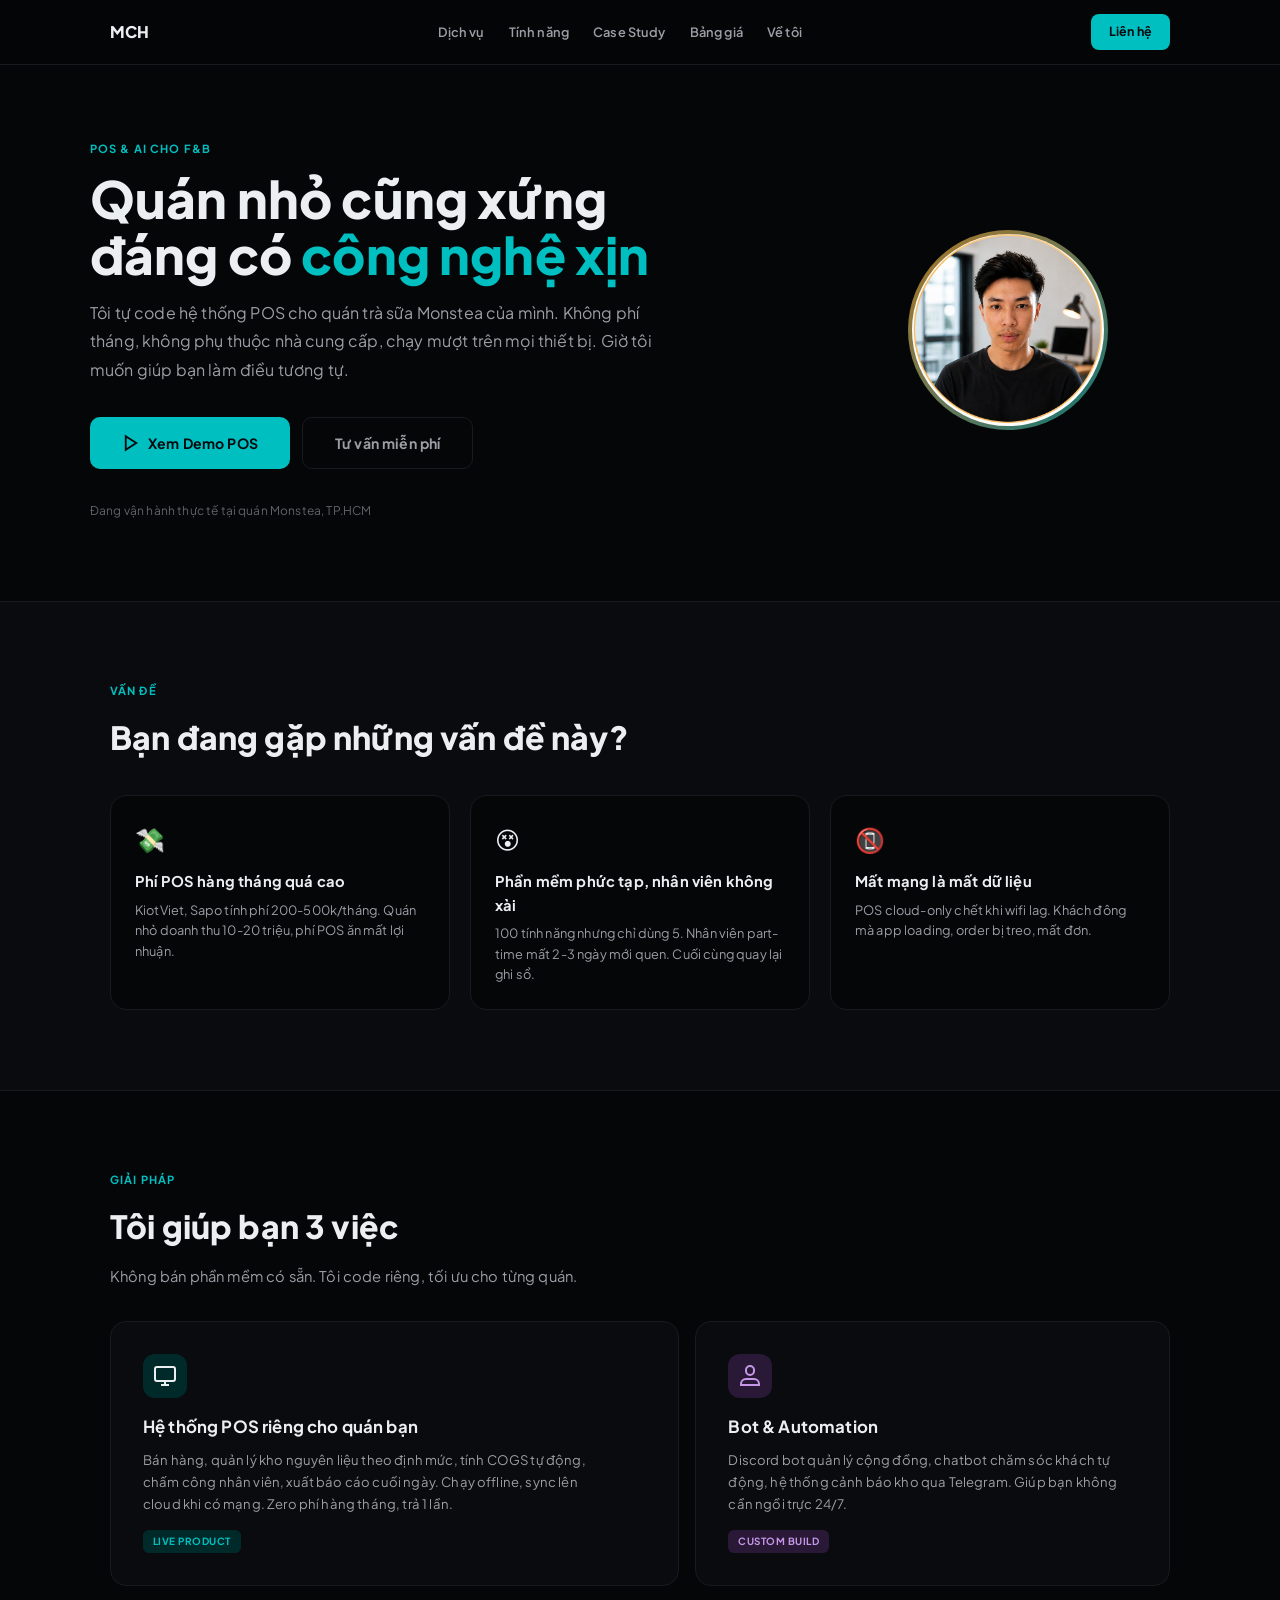
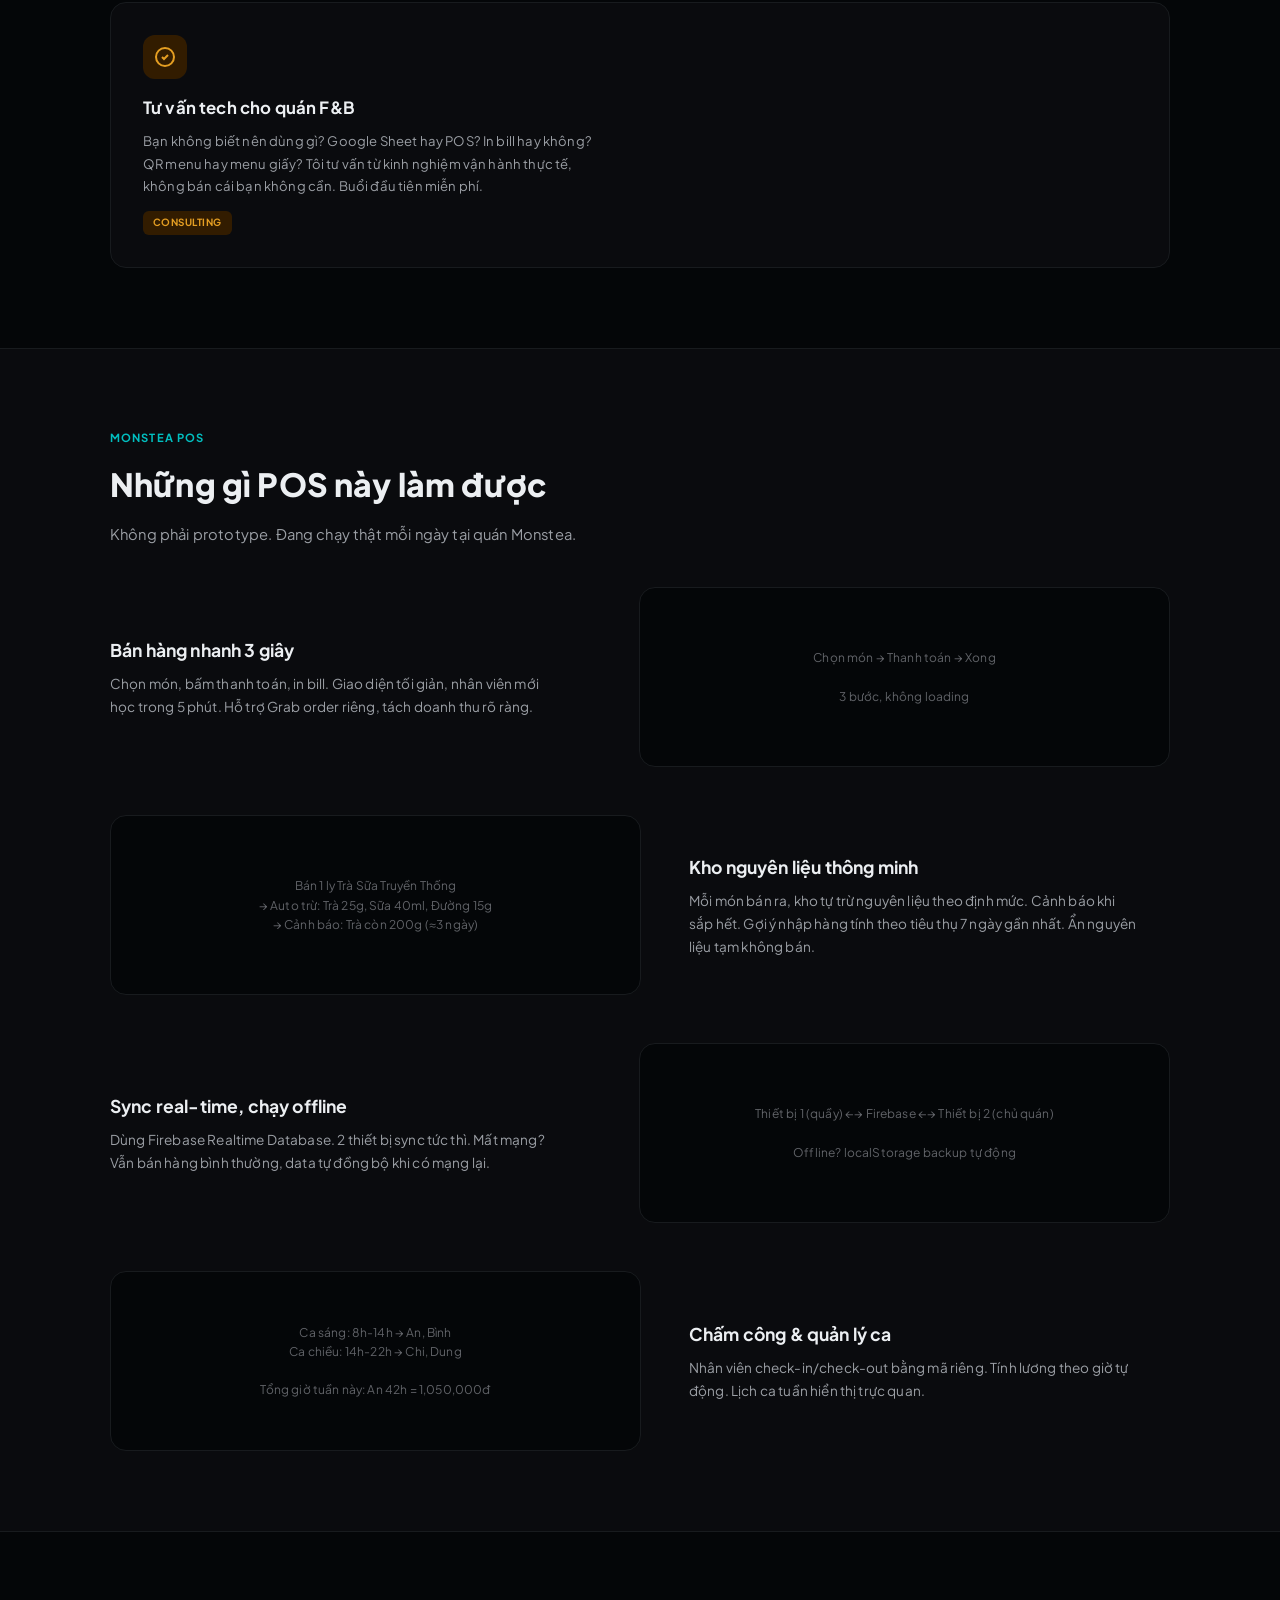
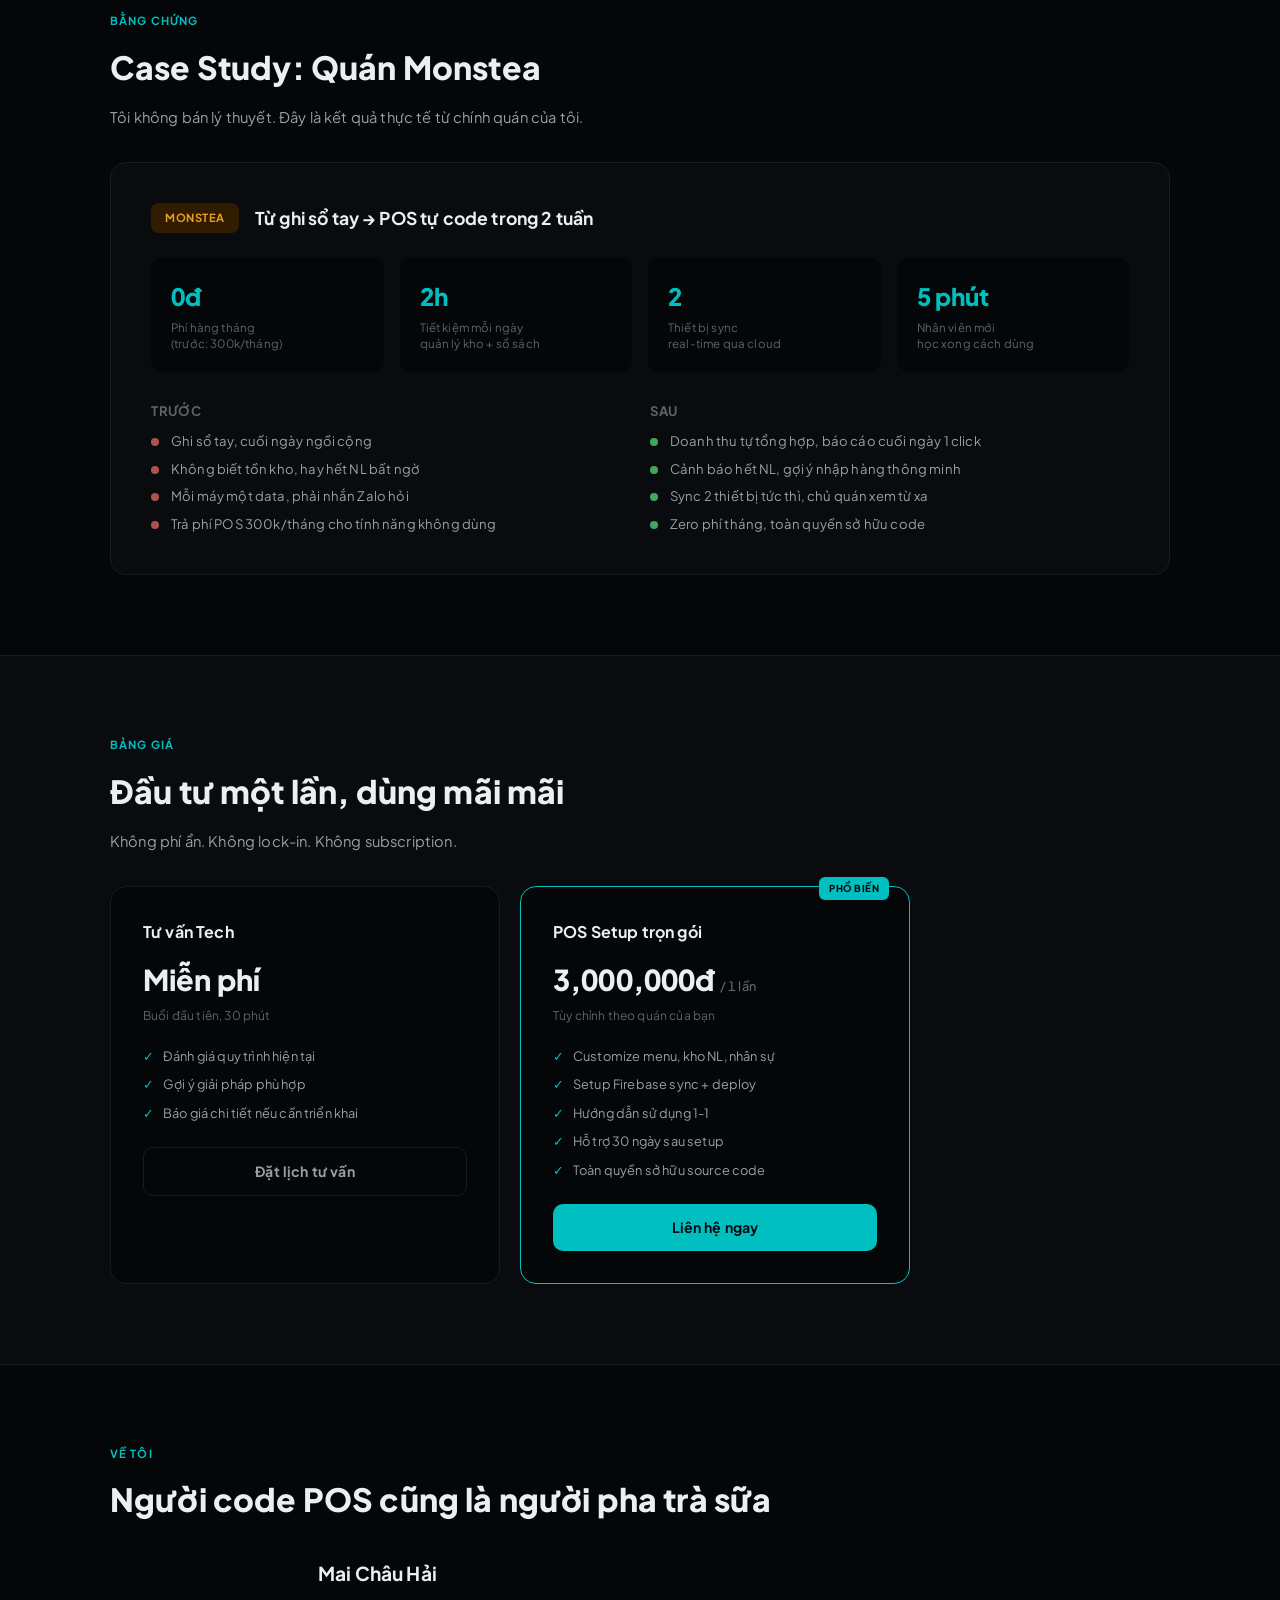
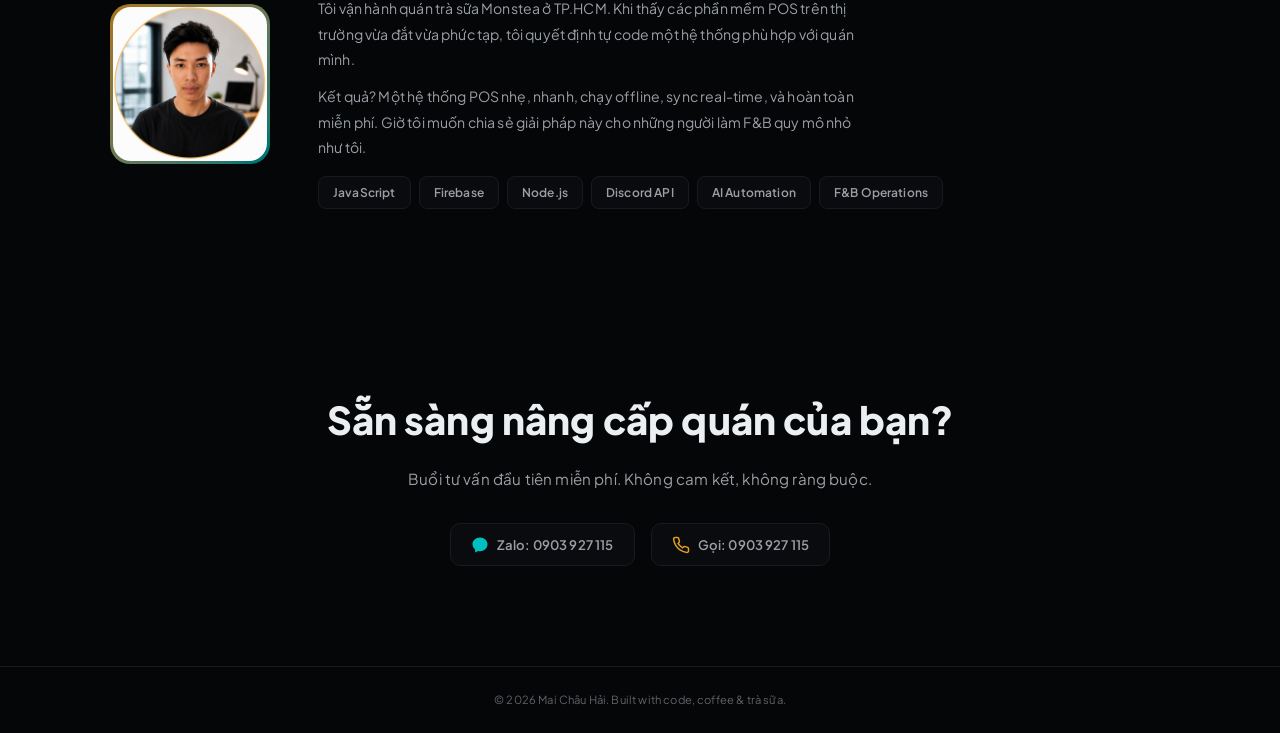
==== index.html @ 0582eb2e "feat: full-scroll landing page with 8 sections" ====
<!DOCTYPE html>
<html lang="vi">
<head>
<meta charset="UTF-8">
<meta name="viewport" content="width=device-width,initial-scale=1">
<title>Mai Châu Hải — POS & AI cho quán nhỏ</title>
<meta name="description" content="Giải pháp POS tự code, AI automation, tư vấn tech cho quán F&B nhỏ. Không phí tháng.">
<link rel="stylesheet" href="style.css">
</head>
<body>

<!-- NAV -->
<nav>
  <div class="container">
    <div class="logo">MCH</div>
    <div class="links">
      <a href="#services">Dịch vụ</a>
      <a href="#features">Tính năng</a>
      <a href="#case">Case Study</a>
      <a href="#pricing">Bảng giá</a>
      <a href="#about">Về tôi</a>
    </div>
    <a href="#contact" class="nav-cta">Liên hệ</a>
  </div>
</nav>

<!-- HERO -->
<section class="hero container">
  <div class="hero-text">
    <span class="label">POS & AI cho F&B</span>
    <h1>Quán nhỏ cũng xứng đáng có <em>công nghệ xịn</em></h1>
    <p>Tôi tự code hệ thống POS cho quán trà sữa Monstea của mình. Không phí tháng, không phụ thuộc nhà cung cấp, chạy mượt trên mọi thiết bị. Giờ tôi muốn giúp bạn làm điều tương tự.</p>
    <div class="hero-btns">
      <a href="https://maichauhai.github.io/monstea-pos/" target="_blank" class="btn btn-primary">
        <svg width="18" height="18" viewBox="0 0 24 24" fill="none" stroke="currentColor" stroke-width="2.5"><polygon points="5 3 19 12 5 21"/></svg>
        Xem Demo POS
      </a>
      <a href="#contact" class="btn btn-secondary">Tư vấn miễn phí</a>
    </div>
    <div class="trust-line">
      <span>Đang vận hành thực tế tại quán Monstea, TP.HCM</span>
    </div>
  </div>
  <div class="hero-img">
    <div class="avatar">
      <img src="assets/portrait.png" alt="Mai Châu Hải">
    </div>
  </div>
</section>

<!-- PROBLEM -->
<section class="problem" id="problem">
  <div class="container">
    <span class="label reveal">Vấn đề</span>
    <h2 class="reveal">Bạn đang gặp những vấn đề này?</h2>
    <div class="problem-grid">
      <div class="prob-card reveal">
        <span class="emoji">💸</span>
        <h3>Phí POS hàng tháng quá cao</h3>
        <p>KiotViet, Sapo tính phí 200-500k/tháng. Quán nhỏ doanh thu 10-20 triệu, phí POS ăn mất lợi nhuận.</p>
      </div>
      <div class="prob-card reveal">
        <span class="emoji">😵</span>
        <h3>Phần mềm phức tạp, nhân viên không xài</h3>
        <p>100 tính năng nhưng chỉ dùng 5. Nhân viên part-time mất 2-3 ngày mới quen. Cuối cùng quay lại ghi sổ.</p>
      </div>
      <div class="prob-card reveal">
        <span class="emoji">📵</span>
        <h3>Mất mạng là mất dữ liệu</h3>
        <p>POS cloud-only chết khi wifi lag. Khách đông mà app loading, order bị treo, mất đơn.</p>
      </div>
    </div>
  </div>
</section>

<!-- SERVICES -->
<section id="services">
  <div class="container">
    <span class="label reveal">Giải pháp</span>
    <h2 class="reveal">Tôi giúp bạn 3 việc</h2>
    <p class="sub reveal">Không bán phần mềm có sẵn. Tôi code riêng, tối ưu cho từng quán.</p>
    <div class="svc-grid">
      <div class="svc-card svc-pos reveal">
        <div class="icon"><svg width="24" height="24" viewBox="0 0 24 24" fill="none" stroke="currentColor" stroke-width="2"><rect x="2" y="3" width="20" height="14" rx="2"/><line x1="8" y1="21" x2="16" y2="21"/><line x1="12" y1="17" x2="12" y2="21"/></svg></div>
        <h3>Hệ thống POS riêng cho quán bạn</h3>
        <p>Bán hàng, quản lý kho nguyên liệu theo định mức, tính COGS tự động, chấm công nhân viên, xuất báo cáo cuối ngày. Chạy offline, sync lên cloud khi có mạng. Zero phí hàng tháng, trả 1 lần.</p>
        <span class="tag">Live product</span>
      </div>
      <div class="svc-card svc-ai reveal">
        <div class="icon"><svg width="24" height="24" viewBox="0 0 24 24" fill="none" stroke="oklch(75% 0.12 310)" stroke-width="2"><path d="M12 2a4 4 0 014 4v1a4 4 0 01-8 0V6a4 4 0 014-4z"/><path d="M16 15H8a5 5 0 00-5 5v1h18v-1a5 5 0 00-5-5z"/></svg></div>
        <h3>Bot & Automation</h3>
        <p>Discord bot quản lý cộng đồng, chatbot chăm sóc khách tự động, hệ thống cảnh báo kho qua Telegram. Giúp bạn không cần ngồi trực 24/7.</p>
        <span class="tag">Custom build</span>
      </div>
      <div class="svc-card svc-consult svc-full reveal">
        <div class="icon"><svg width="24" height="24" viewBox="0 0 24 24" fill="none" stroke="var(--accent2)" stroke-width="2"><path d="M21 12a9 9 0 11-18 0 9 9 0 0118 0z"/><path d="M9 12l2 2 4-4"/></svg></div>
        <h3>Tư vấn tech cho quán F&B</h3>
        <p>Bạn không biết nên dùng gì? Google Sheet hay POS? In bill hay không? QR menu hay menu giấy? Tôi tư vấn từ kinh nghiệm vận hành thực tế, không bán cái bạn không cần. Buổi đầu tiên miễn phí.</p>
        <span class="tag">Consulting</span>
      </div>
    </div>
  </div>
</section>

<!-- FEATURES -->
<section class="features" id="features">
  <div class="container">
    <span class="label reveal">Monstea POS</span>
    <h2 class="reveal">Những gì POS này làm được</h2>
    <p class="sub reveal">Không phải prototype. Đang chạy thật mỗi ngày tại quán Monstea.</p>
    <div class="feat-list">
      <div class="feat-row reveal">
        <div class="feat-text">
          <h3>Bán hàng nhanh 3 giây</h3>
          <p>Chọn món, bấm thanh toán, in bill. Giao diện tối giản, nhân viên mới học trong 5 phút. Hỗ trợ Grab order riêng, tách doanh thu rõ ràng.</p>
        </div>
        <div class="feat-visual"><div class="mock">Chọn món → Thanh toán → Xong<br><br>3 bước, không loading</div></div>
      </div>
      <div class="feat-row reveal">
        <div class="feat-text">
          <h3>Kho nguyên liệu thông minh</h3>
          <p>Mỗi món bán ra, kho tự trừ nguyên liệu theo định mức. Cảnh báo khi sắp hết. Gợi ý nhập hàng tính theo tiêu thụ 7 ngày gần nhất. Ẩn nguyên liệu tạm không bán.</p>
        </div>
        <div class="feat-visual"><div class="mock">Bán 1 ly Trà Sữa Truyền Thống<br>→ Auto trừ: Trà 25g, Sữa 40ml, Đường 15g<br>→ Cảnh báo: Trà còn 200g (≈3 ngày)</div></div>
      </div>
      <div class="feat-row reveal">
        <div class="feat-text">
          <h3>Sync real-time, chạy offline</h3>
          <p>Dùng Firebase Realtime Database. 2 thiết bị sync tức thì. Mất mạng? Vẫn bán hàng bình thường, data tự đồng bộ khi có mạng lại.</p>
        </div>
        <div class="feat-visual"><div class="mock">Thiết bị 1 (quầy) ←→ Firebase ←→ Thiết bị 2 (chủ quán)<br><br>Offline? localStorage backup tự động</div></div>
      </div>
      <div class="feat-row reveal">
        <div class="feat-text">
          <h3>Chấm công & quản lý ca</h3>
          <p>Nhân viên check-in/check-out bằng mã riêng. Tính lương theo giờ tự động. Lịch ca tuần hiển thị trực quan.</p>
        </div>
        <div class="feat-visual"><div class="mock">Ca sáng: 8h-14h → An, Bình<br>Ca chiều: 14h-22h → Chi, Dung<br><br>Tổng giờ tuần này: An 42h = 1,050,000đ</div></div>
      </div>
    </div>
  </div>
</section>

<!-- CASE STUDY -->
<section id="case">
  <div class="container">
    <span class="label reveal">Bằng chứng</span>
    <h2 class="reveal">Case Study: Quán Monstea</h2>
    <p class="sub reveal">Tôi không bán lý thuyết. Đây là kết quả thực tế từ chính quán của tôi.</p>
    <div class="case-card reveal">
      <div class="case-header">
        <span class="badge">Monstea</span>
        <h3>Từ ghi sổ tay → POS tự code trong 2 tuần</h3>
      </div>
      <div class="case-metrics">
        <div class="case-metric"><div class="val">0đ</div><div class="lbl">Phí hàng tháng<br>(trước: 300k/tháng)</div></div>
        <div class="case-metric"><div class="val">2h</div><div class="lbl">Tiết kiệm mỗi ngày<br>quản lý kho + sổ sách</div></div>
        <div class="case-metric"><div class="val">2</div><div class="lbl">Thiết bị sync<br>real-time qua cloud</div></div>
        <div class="case-metric"><div class="val">5 phút</div><div class="lbl">Nhân viên mới<br>học xong cách dùng</div></div>
      </div>
      <div class="case-story">
        <div class="case-col case-before">
          <h4>Trước</h4>
          <ul>
            <li>Ghi sổ tay, cuối ngày ngồi cộng</li>
            <li>Không biết tồn kho, hay hết NL bất ngờ</li>
            <li>Mỗi máy một data, phải nhắn Zalo hỏi</li>
            <li>Trả phí POS 300k/tháng cho tính năng không dùng</li>
          </ul>
        </div>
        <div class="case-col case-after">
          <h4>Sau</h4>
          <ul>
            <li>Doanh thu tự tổng hợp, báo cáo cuối ngày 1 click</li>
            <li>Cảnh báo hết NL, gợi ý nhập hàng thông minh</li>
            <li>Sync 2 thiết bị tức thì, chủ quán xem từ xa</li>
            <li>Zero phí tháng, toàn quyền sở hữu code</li>
          </ul>
        </div>
      </div>
    </div>
  </div>
</section>

<!-- PRICING -->
<section class="pricing" id="pricing">
  <div class="container">
    <span class="label reveal">Bảng giá</span>
    <h2 class="reveal">Đầu tư một lần, dùng mãi mãi</h2>
    <p class="sub reveal">Không phí ẩn. Không lock-in. Không subscription.</p>
    <div class="price-grid reveal">
      <div class="price-card">
        <h3>Tư vấn Tech</h3>
        <div class="price">Miễn phí</div>
        <div class="note">Buổi đầu tiên, 30 phút</div>
        <ul>
          <li>Đánh giá quy trình hiện tại</li>
          <li>Gợi ý giải pháp phù hợp</li>
          <li>Báo giá chi tiết nếu cần triển khai</li>
        </ul>
        <a href="#contact" class="btn btn-secondary">Đặt lịch tư vấn</a>
      </div>
      <div class="price-card featured">
        <h3>POS Setup trọn gói</h3>
        <div class="price">3,000,000đ <span>/ 1 lần</span></div>
        <div class="note">Tùy chỉnh theo quán của bạn</div>
        <ul>
          <li>Customize menu, kho NL, nhân sự</li>
          <li>Setup Firebase sync + deploy</li>
          <li>Hướng dẫn sử dụng 1-1</li>
          <li>Hỗ trợ 30 ngày sau setup</li>
          <li>Toàn quyền sở hữu source code</li>
        </ul>
        <a href="#contact" class="btn btn-primary">Liên hệ ngay</a>
      </div>
    </div>
  </div>
</section>

<!-- ABOUT -->
<section id="about">
  <div class="container">
    <span class="label reveal">Về tôi</span>
    <h2 class="reveal">Người code POS cũng là người pha trà sữa</h2>
    <div class="about-row reveal">
      <div class="about-img">
        <div class="avatar">
          <img src="assets/portrait.png" alt="Mai Châu Hải">
        </div>
      </div>
      <div class="about-text">
        <h3>Mai Châu Hải</h3>
        <p>Tôi vận hành quán trà sữa Monstea ở TP.HCM. Khi thấy các phần mềm POS trên thị trường vừa đắt vừa phức tạp, tôi quyết định tự code một hệ thống phù hợp với quán mình.</p>
        <p>Kết quả? Một hệ thống POS nhẹ, nhanh, chạy offline, sync real-time, và hoàn toàn miễn phí. Giờ tôi muốn chia sẻ giải pháp này cho những người làm F&B quy mô nhỏ như tôi.</p>
        <div class="about-tags">
          <span>JavaScript</span><span>Firebase</span><span>Node.js</span>
          <span>Discord API</span><span>AI Automation</span><span>F&B Operations</span>
        </div>
      </div>
    </div>
  </div>
</section>

<!-- FINAL CTA -->
<section class="final-cta" id="contact">
  <div class="container">
    <h2 class="reveal">Sẵn sàng nâng cấp quán của bạn?</h2>
    <p class="reveal">Buổi tư vấn đầu tiên miễn phí. Không cam kết, không ràng buộc.</p>
    <div class="contact-row reveal">
      <a href="https://zalo.me/0903927115" target="_blank" class="contact-pill">
        <svg width="18" height="18" viewBox="0 0 24 24" fill="var(--accent)"><path d="M12 2C6.48 2 2 6.04 2 11c0 2.77 1.36 5.24 3.5 6.87V22l3.93-2.16c.83.23 1.7.36 2.57.36 5.52 0 10-4.04 10-9S17.52 2 12 2z"/></svg>
        Zalo: 0903 927 115
      </a>
      <a href="tel:0903927115" class="contact-pill">
        <svg width="18" height="18" viewBox="0 0 24 24" fill="none" stroke="var(--accent2)" stroke-width="2"><path d="M22 16.92v3a2 2 0 01-2.18 2 19.79 19.79 0 01-8.63-3.07 19.5 19.5 0 01-6-6A19.79 19.79 0 012.12 4.18 2 2 0 014.11 2h3a2 2 0 012 1.72c.127.96.361 1.903.7 2.81a2 2 0 01-.45 2.11L8.09 9.91a16 16 0 006 6l1.27-1.27a2 2 0 012.11-.45c.907.339 1.85.573 2.81.7A2 2 0 0122 16.92z"/></svg>
        Gọi: 0903 927 115
      </a>
    </div>
  </div>
</section>

<footer>
  <div class="container">&copy; 2026 Mai Châu Hải. Built with code, coffee & trà sữa.</div>
</footer>

<script>
const obs=new IntersectionObserver((entries)=>{
  entries.forEach(e=>{if(e.isIntersecting){e.target.classList.add('visible');obs.unobserve(e.target)}})
},{threshold:0.1,rootMargin:'0px 0px -40px 0px'});
document.querySelectorAll('.reveal').forEach(el=>obs.observe(el));
</script>
</body>
</html>
---- style.css ----
@import url('https://fonts.googleapis.com/css2?family=Plus+Jakarta+Sans:wght@400;500;600;700;800&display=swap');
*,*::before,*::after{box-sizing:border-box;margin:0;padding:0}
:root{
  --bg:oklch(12% 0.008 260);--bg2:oklch(15% 0.006 260);--bg3:oklch(18% 0.008 260);
  --text1:oklch(95% 0.005 260);--text2:oklch(70% 0.01 260);--text3:oklch(50% 0.008 260);
  --accent:oklch(72% 0.14 195);--accent2:oklch(75% 0.15 75);
  --border:oklch(22% 0.008 260);--radius:16px;
  --font:'Plus Jakarta Sans',system-ui,sans-serif;
}
html{scroll-behavior:smooth}
body{font-family:var(--font);background:var(--bg);color:var(--text1);line-height:1.6;letter-spacing:0.01em;-webkit-font-smoothing:antialiased}
a{color:var(--accent);text-decoration:none}
.container{max-width:1100px;margin:0 auto;padding:0 20px}
section{padding:80px 0}
h2{font-size:clamp(1.4rem,3vw,2rem);font-weight:800;text-wrap:balance;margin-bottom:12px}
.label{font-size:0.7rem;font-weight:700;letter-spacing:0.1em;text-transform:uppercase;color:var(--accent);margin-bottom:12px;display:block}
.sub{font-size:0.92rem;color:var(--text2);max-width:55ch;line-height:1.7}

/* NAV */
nav{position:fixed;top:0;left:0;right:0;z-index:100;background:oklch(12% 0.008 260 / 0.85);backdrop-filter:blur(12px);border-bottom:1px solid var(--border);padding:14px 0}
nav .container{display:flex;justify-content:space-between;align-items:center}
nav .logo{font-weight:800;font-size:1rem;color:var(--text1)}
nav .links{display:flex;gap:24px;font-size:0.8rem;font-weight:600}
nav .links a{color:var(--text2);transition:color 0.2s}
nav .links a:hover{color:var(--text1)}
.nav-cta{background:var(--accent);color:oklch(15% 0.01 260);padding:8px 18px;border-radius:8px;font-weight:700;font-size:0.78rem;transition:opacity 0.2s}
.nav-cta:hover{opacity:0.85}

/* HERO */
.hero{padding:140px 0 80px;display:flex;align-items:center;gap:60px}
.hero-text{flex:1.3}
.hero-text h1{font-size:clamp(2rem,5vw,3.2rem);font-weight:800;line-height:1.1;margin-bottom:16px;text-wrap:balance}
.hero-text h1 em{font-style:normal;color:var(--accent)}
.hero-text p{font-size:1rem;color:var(--text2);max-width:50ch;margin-bottom:32px;line-height:1.8}
.hero-img{flex:0.7;display:flex;justify-content:center}
.hero-img .avatar{width:200px;height:200px;border-radius:50%;padding:4px;background:linear-gradient(135deg,oklch(60% 0.12 75),oklch(50% 0.1 195))}
.hero-img .avatar img{width:100%;height:100%;border-radius:50%;object-fit:cover}
.btn{display:inline-flex;align-items:center;gap:8px;padding:14px 32px;border-radius:10px;font-weight:700;font-size:0.88rem;border:none;cursor:pointer;transition:transform 0.15s,opacity 0.15s}
.btn:active{transform:scale(0.97)}
.btn-primary{background:var(--accent);color:oklch(15% 0.01 260)}
.btn-secondary{background:transparent;color:var(--text2);border:1px solid var(--border)}
.btn-primary:hover{opacity:0.9;transform:translateY(-1px)}
.btn-secondary:hover{border-color:var(--text3);color:var(--text1)}
.hero-btns{display:flex;gap:12px;flex-wrap:wrap}
.trust-line{margin-top:32px;font-size:0.75rem;color:var(--text3);display:flex;align-items:center;gap:8px}

/* PROBLEM */
.problem{background:var(--bg2);border-top:1px solid var(--border);border-bottom:1px solid var(--border)}
.problem-grid{display:grid;grid-template-columns:repeat(3,1fr);gap:20px;margin-top:32px}
.prob-card{padding:24px;border-radius:var(--radius);background:var(--bg);border:1px solid var(--border)}
.prob-card .emoji{font-size:1.5rem;margin-bottom:12px;display:block}
.prob-card h3{font-size:0.92rem;font-weight:700;margin-bottom:6px}
.prob-card p{font-size:0.8rem;color:var(--text2);line-height:1.6}

/* SERVICES */
.svc-grid{display:grid;grid-template-columns:1.2fr 1fr;gap:16px;margin-top:32px}
.svc-card{padding:32px;border-radius:var(--radius);background:var(--bg2);border:1px solid var(--border);transition:transform 0.25s cubic-bezier(0.16,1,0.3,1),background 0.25s}
.svc-card:hover{transform:translateY(-2px);background:var(--bg3)}
.svc-card .icon{width:44px;height:44px;border-radius:12px;display:flex;align-items:center;justify-content:center;margin-bottom:16px;font-size:1.3rem}
.svc-card h3{font-size:1.05rem;font-weight:700;margin-bottom:8px}
.svc-card p{font-size:0.82rem;color:var(--text2);line-height:1.7;max-width:45ch}
.svc-card .tag{display:inline-block;font-size:0.62rem;font-weight:700;padding:4px 10px;border-radius:6px;margin-top:14px;letter-spacing:0.05em;text-transform:uppercase}
.svc-pos .icon{background:oklch(25% 0.06 195)}.svc-pos .tag{background:oklch(25% 0.06 195);color:var(--accent)}
.svc-ai .icon{background:oklch(25% 0.06 310)}.svc-ai .tag{background:oklch(25% 0.06 310);color:oklch(75% 0.12 310)}
.svc-consult .icon{background:oklch(25% 0.06 75)}.svc-consult .tag{background:oklch(25% 0.06 75);color:var(--accent2)}
.svc-full{grid-column:1/-1}

/* FEATURES */
.features{background:var(--bg2);border-top:1px solid var(--border);border-bottom:1px solid var(--border)}
.feat-list{display:flex;flex-direction:column;gap:48px;margin-top:40px}
.feat-row{display:flex;align-items:center;gap:48px}
.feat-row:nth-child(even){flex-direction:row-reverse}
.feat-text{flex:1}
.feat-text h3{font-size:1.1rem;font-weight:700;margin-bottom:8px}
.feat-text p{font-size:0.85rem;color:var(--text2);line-height:1.7;max-width:45ch}
.feat-visual{flex:1;background:var(--bg);border:1px solid var(--border);border-radius:var(--radius);padding:24px;min-height:180px;display:flex;align-items:center;justify-content:center}
.feat-visual .mock{font-size:0.75rem;color:var(--text3);text-align:center}

/* CASE STUDY */
.case-card{background:var(--bg2);border:1px solid var(--border);border-radius:var(--radius);padding:40px;margin-top:32px}
.case-header{display:flex;align-items:center;gap:16px;margin-bottom:24px}
.case-header .badge{padding:6px 14px;border-radius:8px;background:oklch(25% 0.06 75);font-size:0.7rem;font-weight:700;color:var(--accent2);text-transform:uppercase;letter-spacing:0.05em}
.case-header h3{font-size:1.1rem;font-weight:700}
.case-metrics{display:grid;grid-template-columns:repeat(4,1fr);gap:16px;margin-bottom:28px}
.case-metric{padding:20px;border-radius:12px;background:var(--bg)}
.case-metric .val{font-size:1.5rem;font-weight:800;color:var(--accent);font-variant-numeric:tabular-nums}
.case-metric .lbl{font-size:0.72rem;color:var(--text3);margin-top:4px;line-height:1.4}
.case-story{display:grid;grid-template-columns:1fr 1fr;gap:20px}
.case-col h4{font-size:0.82rem;font-weight:700;margin-bottom:10px;color:var(--text3);text-transform:uppercase;letter-spacing:0.05em}
.case-col ul{list-style:none;display:flex;flex-direction:column;gap:8px}
.case-col li{font-size:0.82rem;color:var(--text2);padding-left:20px;position:relative;line-height:1.5}
.case-col li::before{content:'';position:absolute;left:0;top:7px;width:8px;height:8px;border-radius:50%}
.case-before li::before{background:oklch(55% 0.12 25)}
.case-after li::before{background:oklch(65% 0.14 150)}

/* PRICING */
.pricing{background:var(--bg2);border-top:1px solid var(--border);border-bottom:1px solid var(--border)}
.price-grid{display:grid;grid-template-columns:1fr 1fr;gap:20px;margin-top:32px;max-width:800px}
.price-card{padding:32px;border-radius:var(--radius);background:var(--bg);border:1px solid var(--border)}
.price-card.featured{border-color:var(--accent);position:relative}
.price-card.featured::after{content:'PHỔ BIẾN';position:absolute;top:-10px;right:20px;background:var(--accent);color:oklch(15% 0.01 260);font-size:0.6rem;font-weight:800;padding:4px 10px;border-radius:6px;letter-spacing:0.05em}
.price-card h3{font-size:1rem;font-weight:700;margin-bottom:4px}
.price-card .price{font-size:1.8rem;font-weight:800;margin:12px 0 4px;font-variant-numeric:tabular-nums}
.price-card .price span{font-size:0.8rem;font-weight:500;color:var(--text3)}
.price-card .note{font-size:0.75rem;color:var(--text3);margin-bottom:20px}
.price-card ul{list-style:none;display:flex;flex-direction:column;gap:8px;margin-bottom:24px}
.price-card li{font-size:0.8rem;color:var(--text2);padding-left:20px;position:relative}
.price-card li::before{content:'✓';position:absolute;left:0;color:var(--accent);font-weight:700}
.price-card .btn{width:100%;justify-content:center;padding:12px}

/* ABOUT */
.about-row{display:flex;gap:48px;align-items:center;margin-top:32px}
.about-img{flex-shrink:0}
.about-img .avatar{width:160px;height:160px;border-radius:20px;padding:3px;background:linear-gradient(135deg,oklch(60% 0.12 75),oklch(50% 0.1 195))}
.about-img .avatar img{width:100%;height:100%;border-radius:18px;object-fit:cover}
.about-text h3{font-size:1.2rem;font-weight:700;margin-bottom:8px}
.about-text p{font-size:0.88rem;color:var(--text2);line-height:1.8;max-width:55ch;margin-bottom:12px}
.about-tags{display:flex;flex-wrap:wrap;gap:8px;margin-top:16px}
.about-tags span{padding:6px 14px;border-radius:8px;background:var(--bg2);border:1px solid var(--border);font-size:0.75rem;font-weight:600;color:var(--text2)}

/* CTA */
.final-cta{text-align:center;padding:100px 0}
.final-cta h2{font-size:clamp(1.6rem,4vw,2.4rem);margin-bottom:16px}
.final-cta p{font-size:0.95rem;color:var(--text2);margin-bottom:32px;max-width:45ch;margin-left:auto;margin-right:auto}
.final-cta .btns{display:flex;gap:12px;justify-content:center;flex-wrap:wrap}
.contact-row{display:flex;gap:16px;justify-content:center;margin-top:24px}
.contact-pill{display:flex;align-items:center;gap:8px;padding:10px 20px;border-radius:10px;background:var(--bg2);border:1px solid var(--border);font-size:0.82rem;font-weight:600;color:var(--text2);transition:border-color 0.2s}
.contact-pill:hover{border-color:var(--text3);color:var(--text1)}

/* FOOTER */
footer{text-align:center;padding:24px 20px;font-size:0.7rem;color:var(--text3);border-top:1px solid var(--border)}

/* SCROLL ANIMATION */
.reveal{opacity:0;transform:translateY(24px);transition:opacity 0.6s cubic-bezier(0.16,1,0.3,1),transform 0.6s cubic-bezier(0.16,1,0.3,1)}
.reveal.visible{opacity:1;transform:translateY(0)}

/* RESPONSIVE */
@media(max-width:768px){
  .hero{flex-direction:column-reverse;padding:120px 0 60px;gap:32px;text-align:center}
  .hero-text p{margin-left:auto;margin-right:auto}
  .hero-btns{justify-content:center}
  .hero-img .avatar{width:140px;height:140px}
  .trust-line{justify-content:center}
  .problem-grid{grid-template-columns:1fr}
  .svc-grid{grid-template-columns:1fr}
  .feat-row,.feat-row:nth-child(even){flex-direction:column}
  .case-metrics{grid-template-columns:1fr 1fr}
  .case-story{grid-template-columns:1fr}
  .price-grid{grid-template-columns:1fr}
  .about-row{flex-direction:column;text-align:center}
  .about-tags{justify-content:center}
  nav .links{display:none}
  section{padding:60px 0}
}
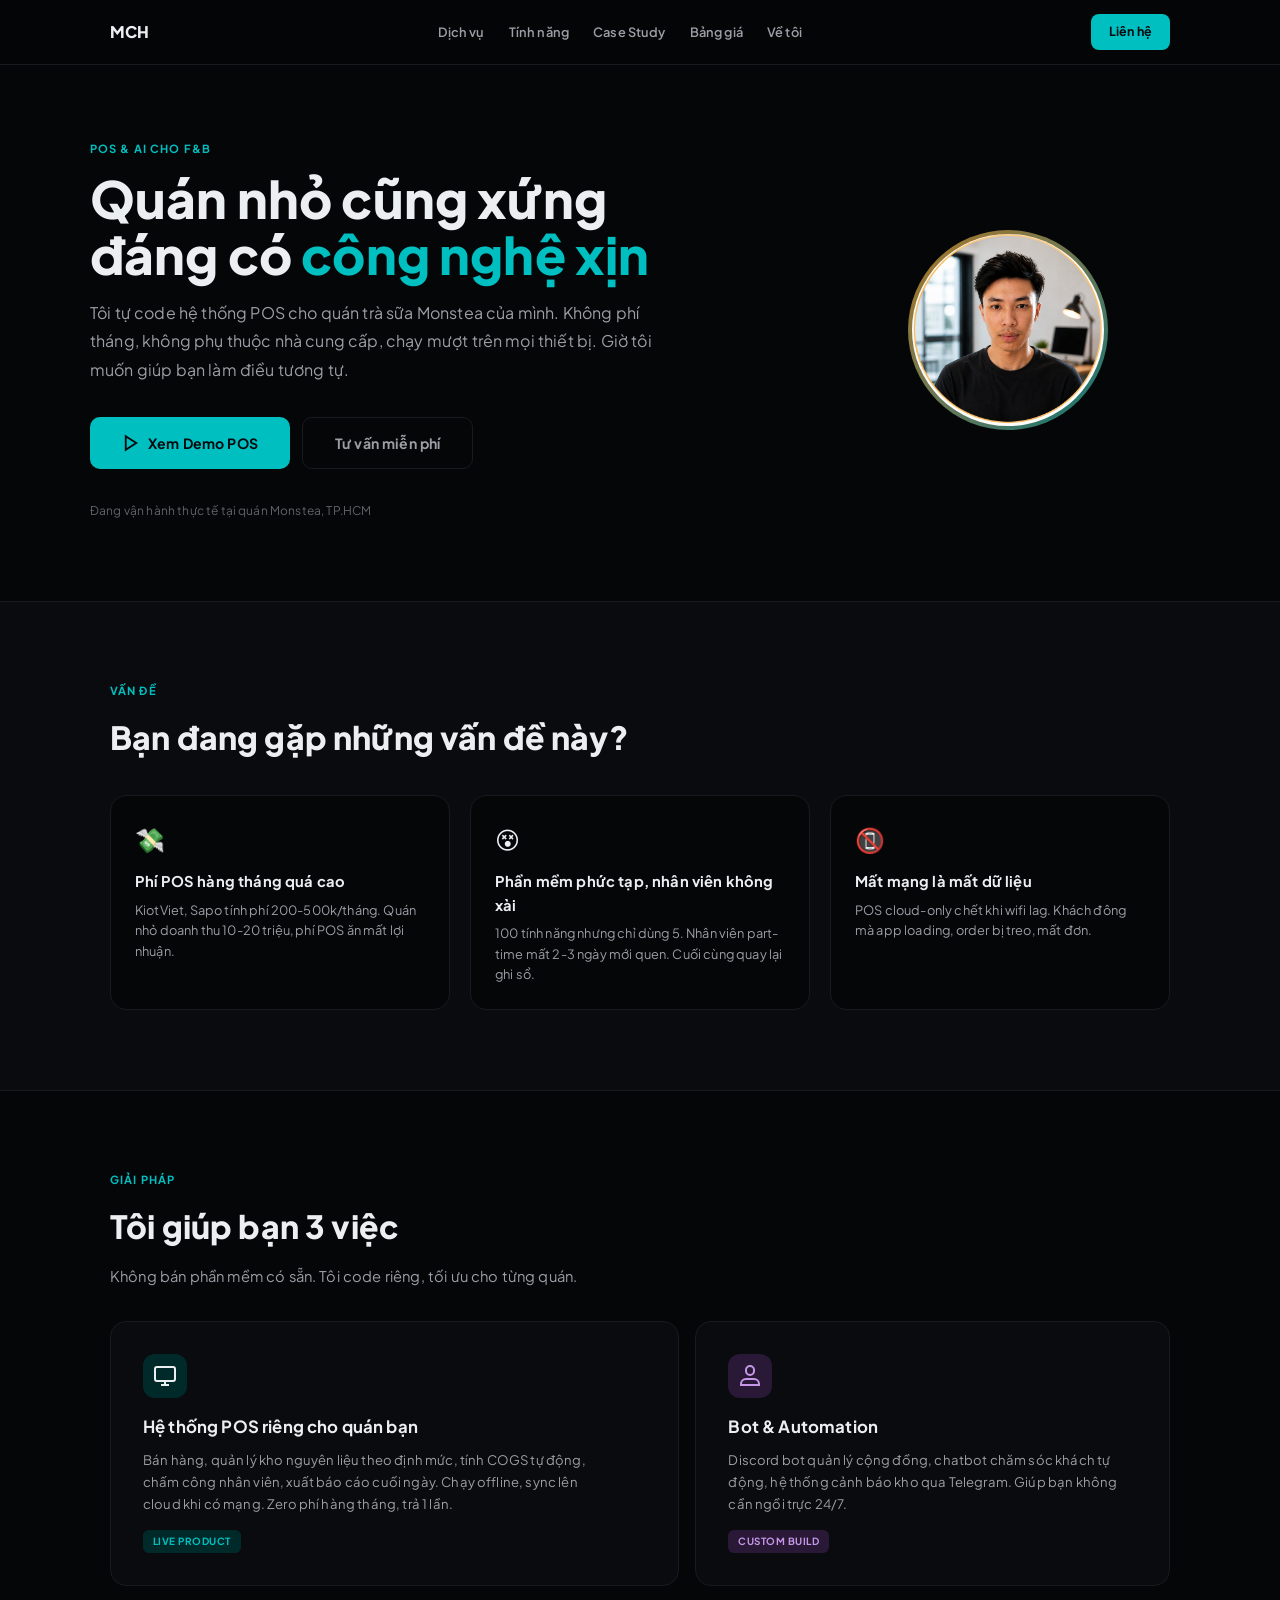
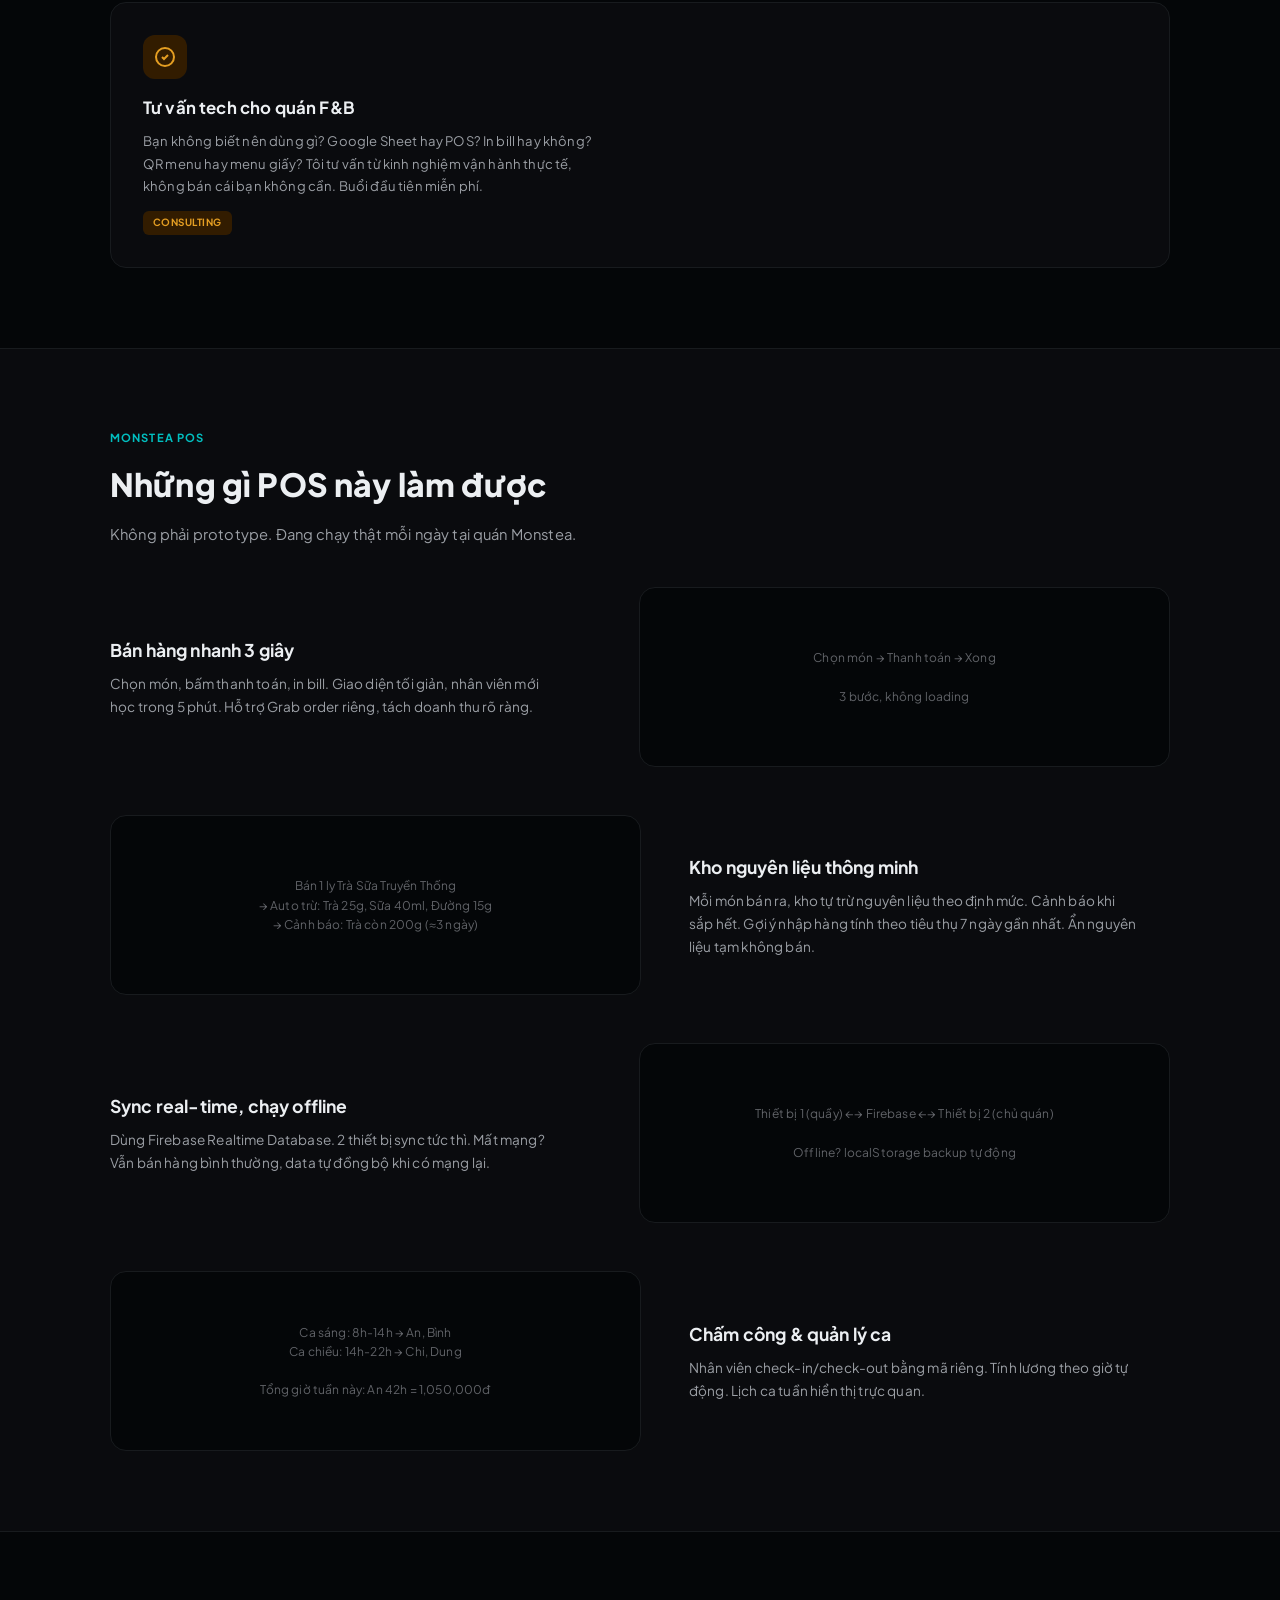
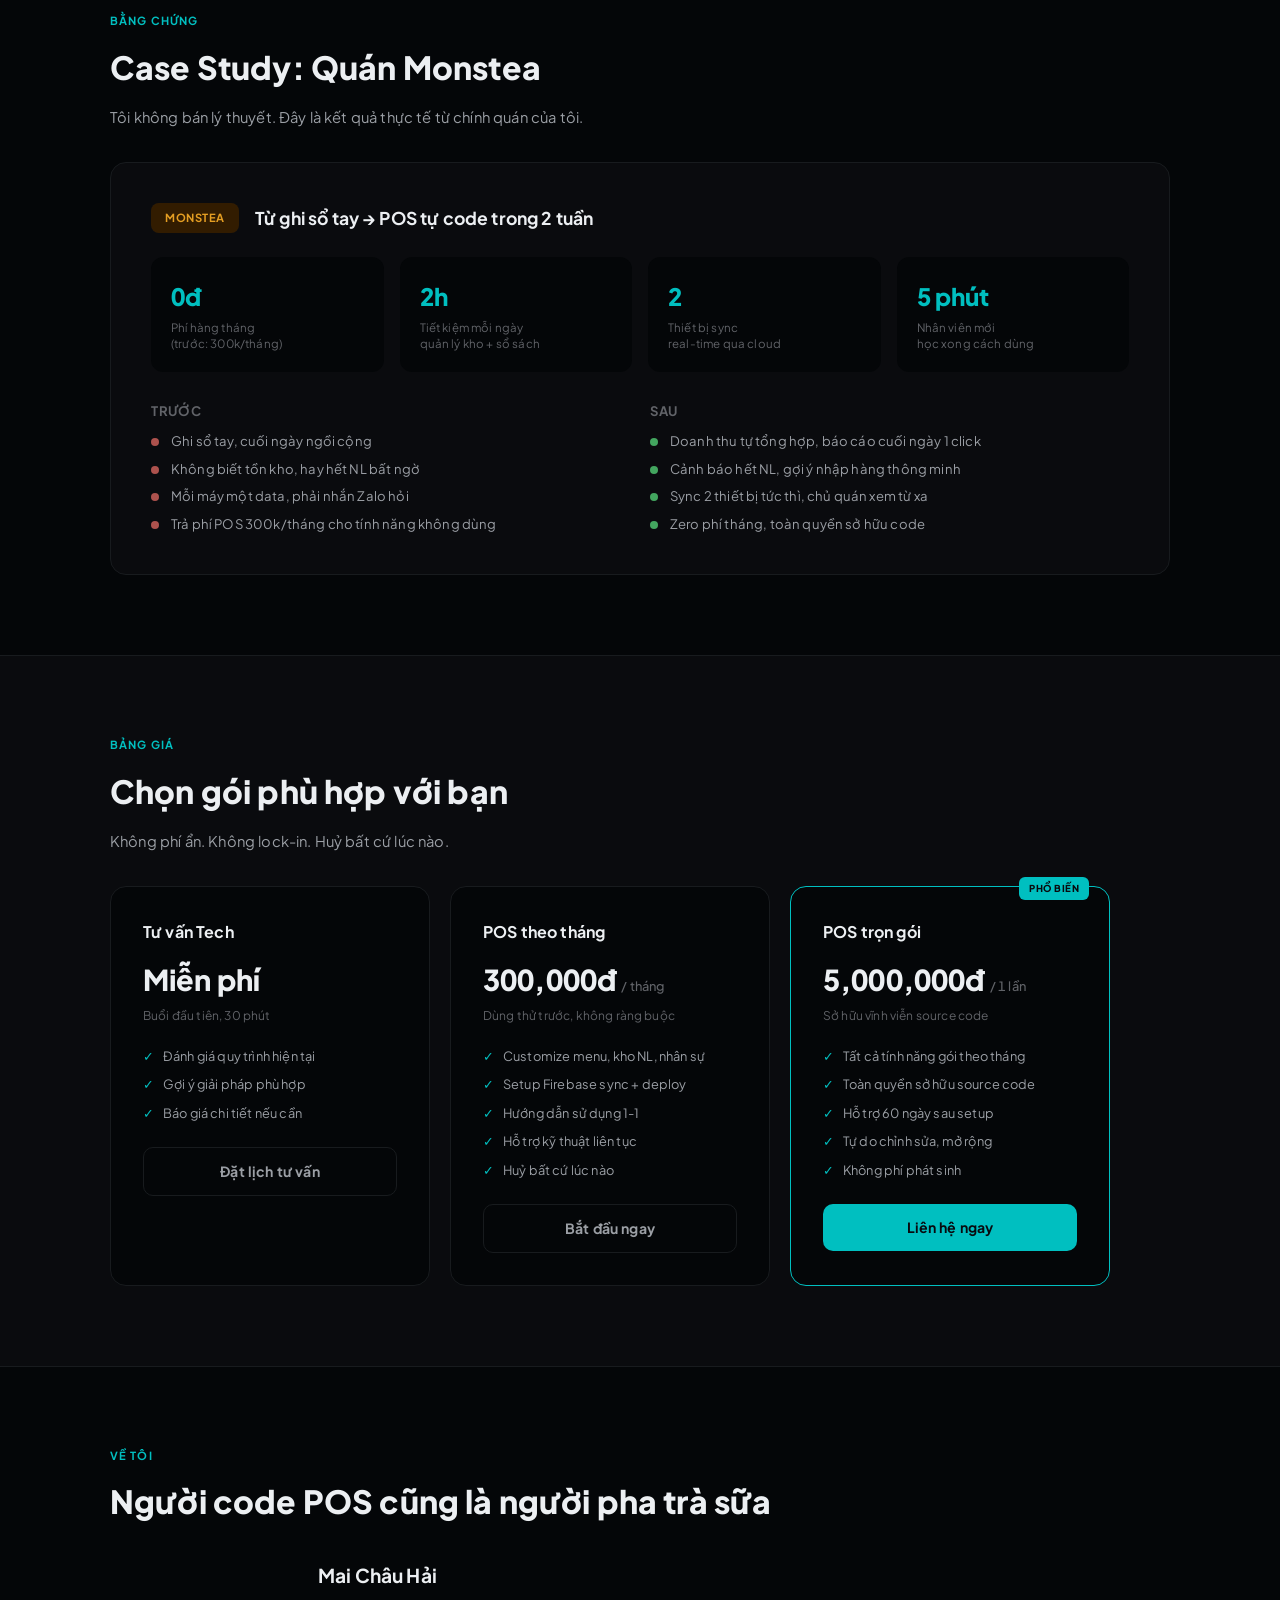
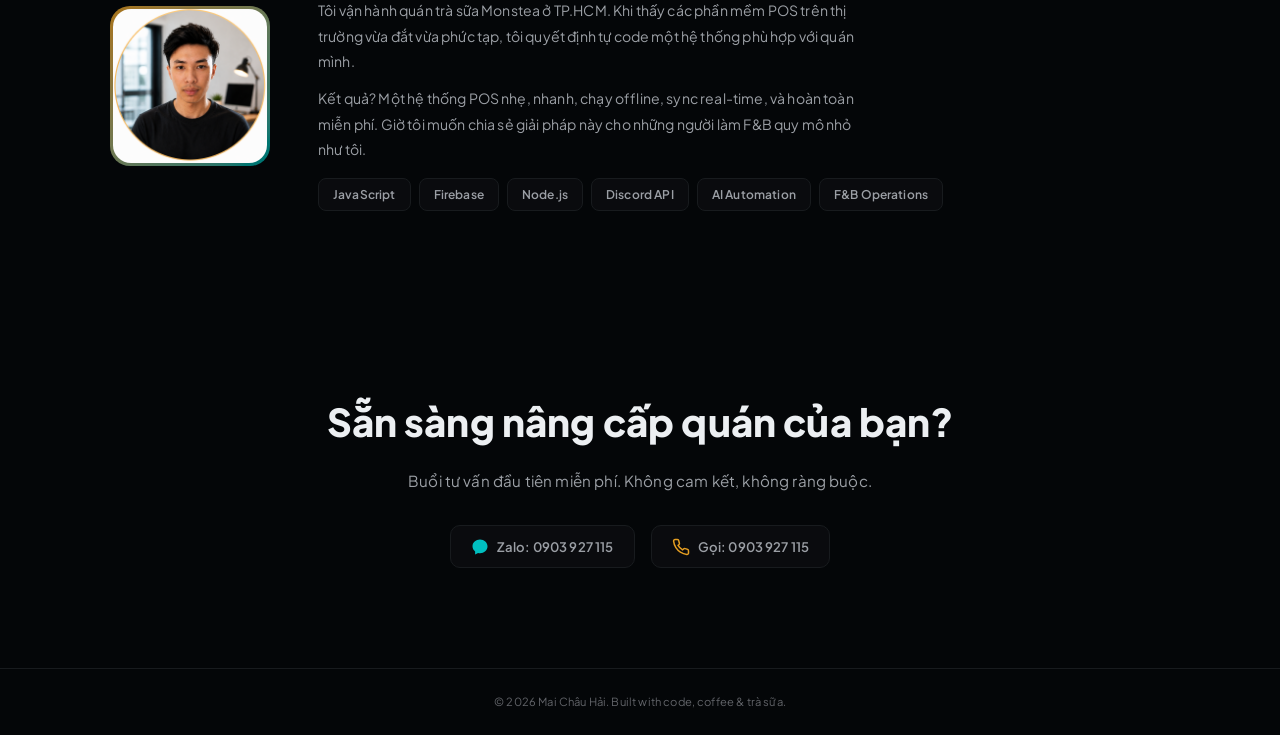
==== commit 1184ef3e: "update: 3-tier pricing (free/300k-mo/5M-own)" ====
--- a/index.html
+++ b/index.html
@@ -186,9 +186,9 @@
 <section class="pricing" id="pricing">
   <div class="container">
     <span class="label reveal">Bảng giá</span>
-    <h2 class="reveal">Đầu tư một lần, dùng mãi mãi</h2>
-    <p class="sub reveal">Không phí ẩn. Không lock-in. Không subscription.</p>
-    <div class="price-grid reveal">
+    <h2 class="reveal">Chọn gói phù hợp với bạn</h2>
+    <p class="sub reveal">Không phí ẩn. Không lock-in. Huỷ bất cứ lúc nào.</p>
+    <div class="price-grid price-3col reveal">
       <div class="price-card">
         <h3>Tư vấn Tech</h3>
         <div class="price">Miễn phí</div>
@@ -196,20 +196,33 @@
         <ul>
           <li>Đánh giá quy trình hiện tại</li>
           <li>Gợi ý giải pháp phù hợp</li>
-          <li>Báo giá chi tiết nếu cần triển khai</li>
+          <li>Báo giá chi tiết nếu cần</li>
         </ul>
         <a href="#contact" class="btn btn-secondary">Đặt lịch tư vấn</a>
       </div>
-      <div class="price-card featured">
-        <h3>POS Setup trọn gói</h3>
-        <div class="price">3,000,000đ <span>/ 1 lần</span></div>
-        <div class="note">Tùy chỉnh theo quán của bạn</div>
+      <div class="price-card">
+        <h3>POS theo tháng</h3>
+        <div class="price">300,000đ <span>/ tháng</span></div>
+        <div class="note">Dùng thử trước, không ràng buộc</div>
         <ul>
           <li>Customize menu, kho NL, nhân sự</li>
           <li>Setup Firebase sync + deploy</li>
           <li>Hướng dẫn sử dụng 1-1</li>
-          <li>Hỗ trợ 30 ngày sau setup</li>
+          <li>Hỗ trợ kỹ thuật liên tục</li>
+          <li>Huỷ bất cứ lúc nào</li>
+        </ul>
+        <a href="#contact" class="btn btn-secondary">Bắt đầu ngay</a>
+      </div>
+      <div class="price-card featured">
+        <h3>POS trọn gói</h3>
+        <div class="price">5,000,000đ <span>/ 1 lần</span></div>
+        <div class="note">Sở hữu vĩnh viễn source code</div>
+        <ul>
+          <li>Tất cả tính năng gói theo tháng</li>
           <li>Toàn quyền sở hữu source code</li>
+          <li>Hỗ trợ 60 ngày sau setup</li>
+          <li>Tự do chỉnh sửa, mở rộng</li>
+          <li>Không phí phát sinh</li>
         </ul>
         <a href="#contact" class="btn btn-primary">Liên hệ ngay</a>
       </div>
--- a/style.css
+++ b/style.css
@@ -96,6 +96,7 @@
 /* PRICING */
 .pricing{background:var(--bg2);border-top:1px solid var(--border);border-bottom:1px solid var(--border)}
 .price-grid{display:grid;grid-template-columns:1fr 1fr;gap:20px;margin-top:32px;max-width:800px}
+.price-3col{grid-template-columns:1fr 1fr 1fr;max-width:1000px}
 .price-card{padding:32px;border-radius:var(--radius);background:var(--bg);border:1px solid var(--border)}
 .price-card.featured{border-color:var(--accent);position:relative}
 .price-card.featured::after{content:'PHỔ BIẾN';position:absolute;top:-10px;right:20px;background:var(--accent);color:oklch(15% 0.01 260);font-size:0.6rem;font-weight:800;padding:4px 10px;border-radius:6px;letter-spacing:0.05em}
@@ -147,6 +148,7 @@
   .case-metrics{grid-template-columns:1fr 1fr}
   .case-story{grid-template-columns:1fr}
   .price-grid{grid-template-columns:1fr}
+  .price-3col{grid-template-columns:1fr}
   .about-row{flex-direction:column;text-align:center}
   .about-tags{justify-content:center}
   nav .links{display:none}
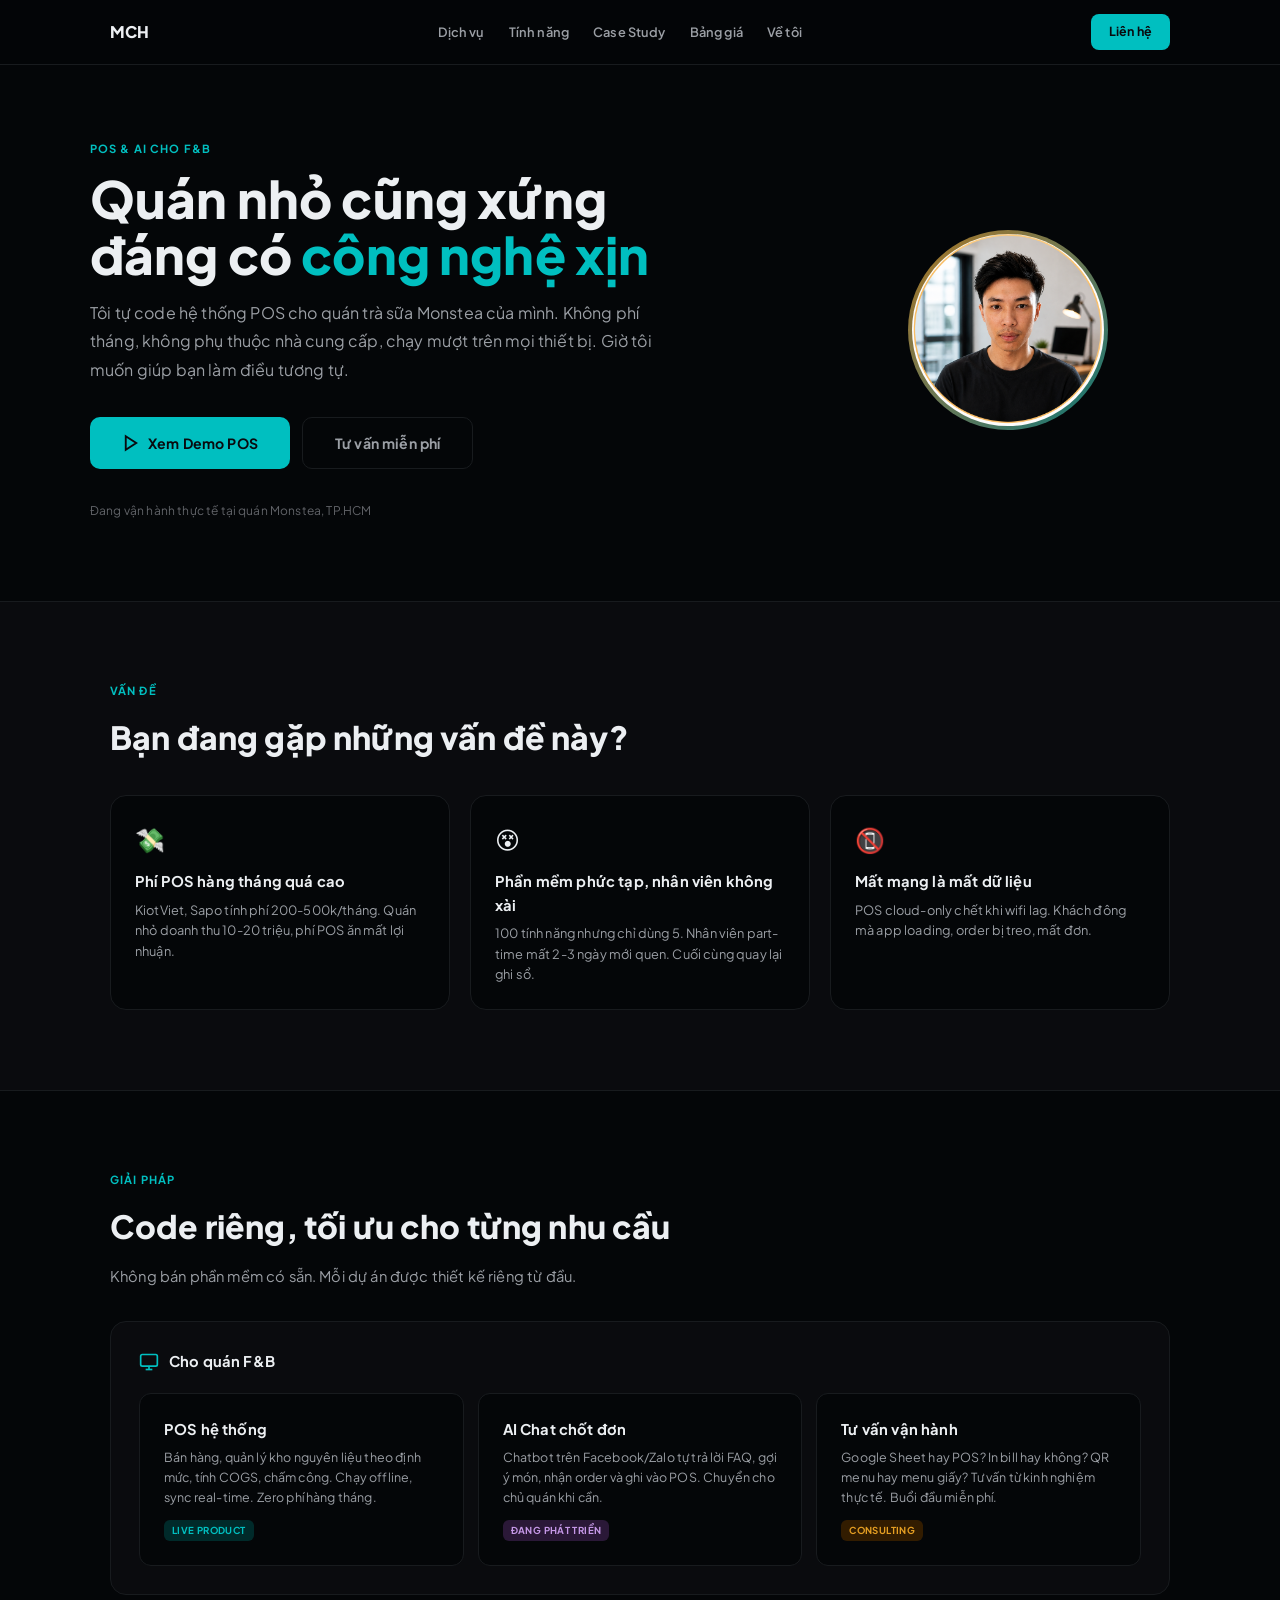
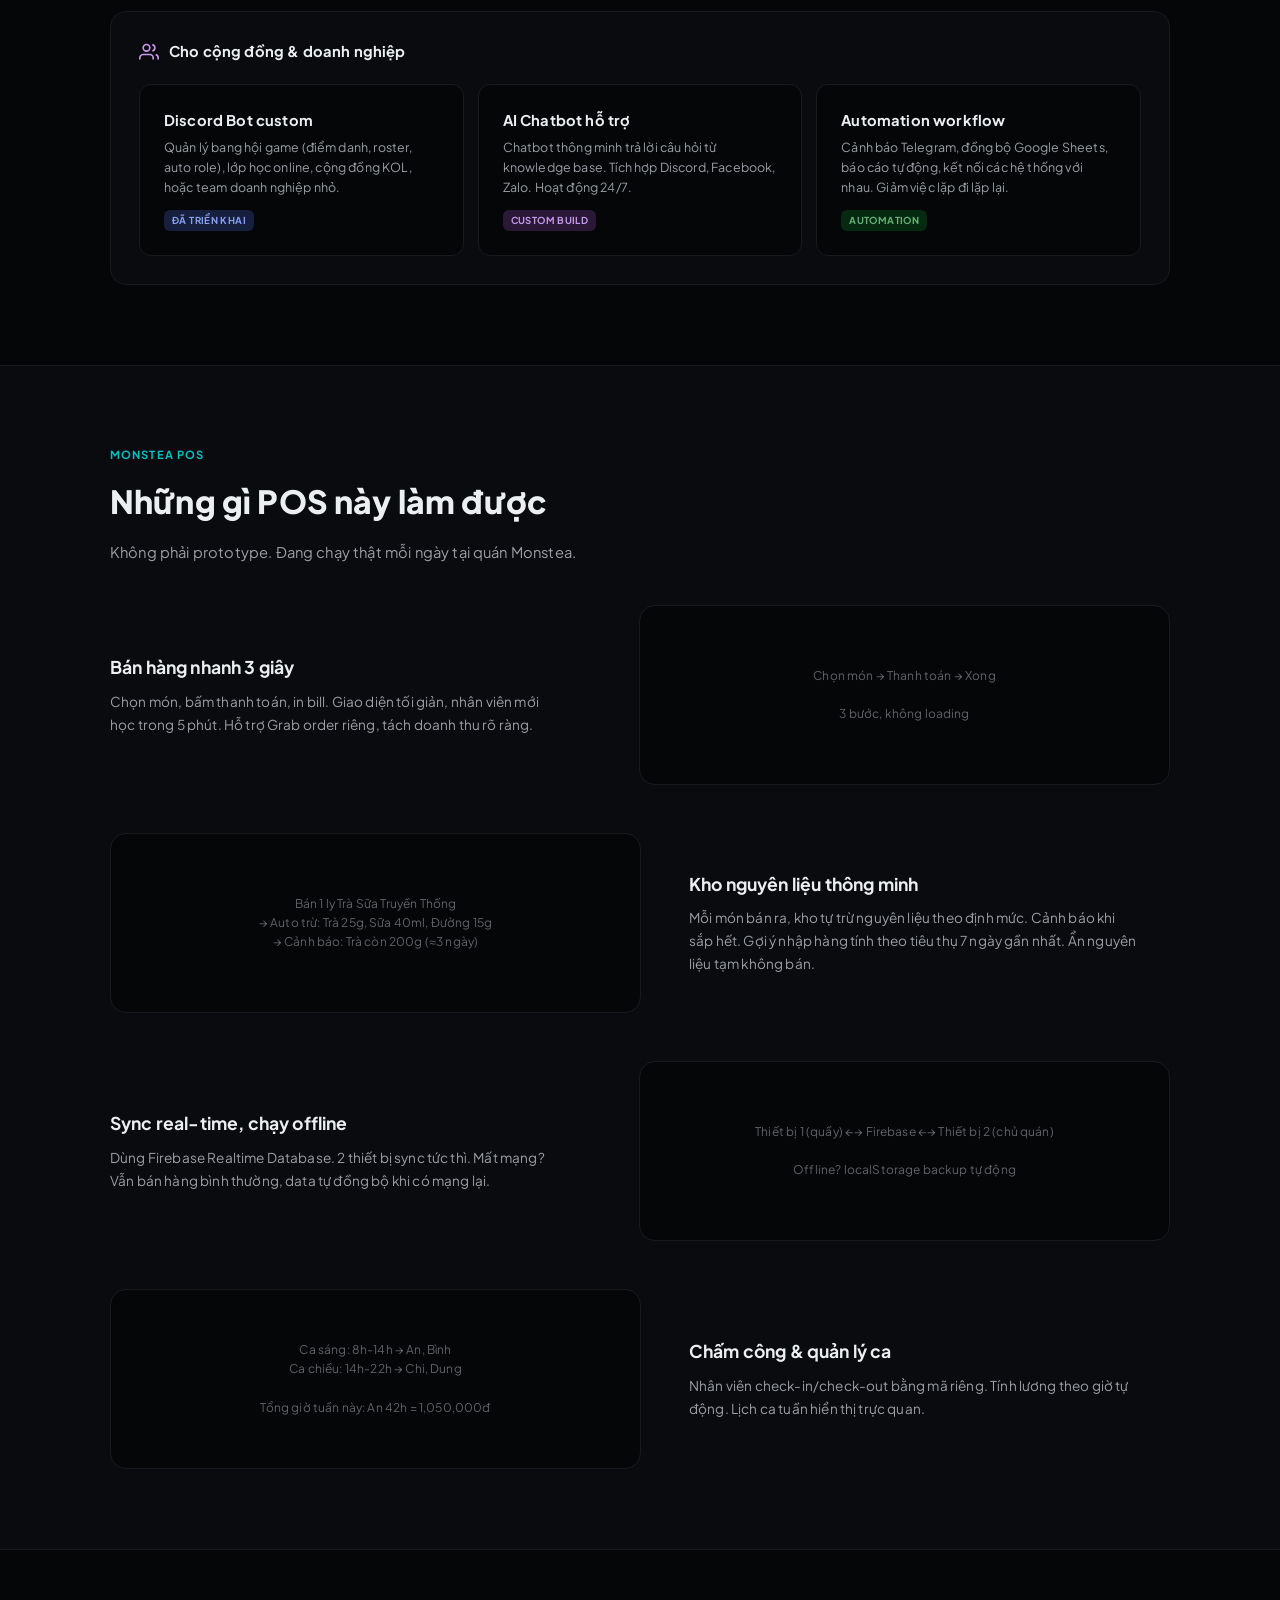
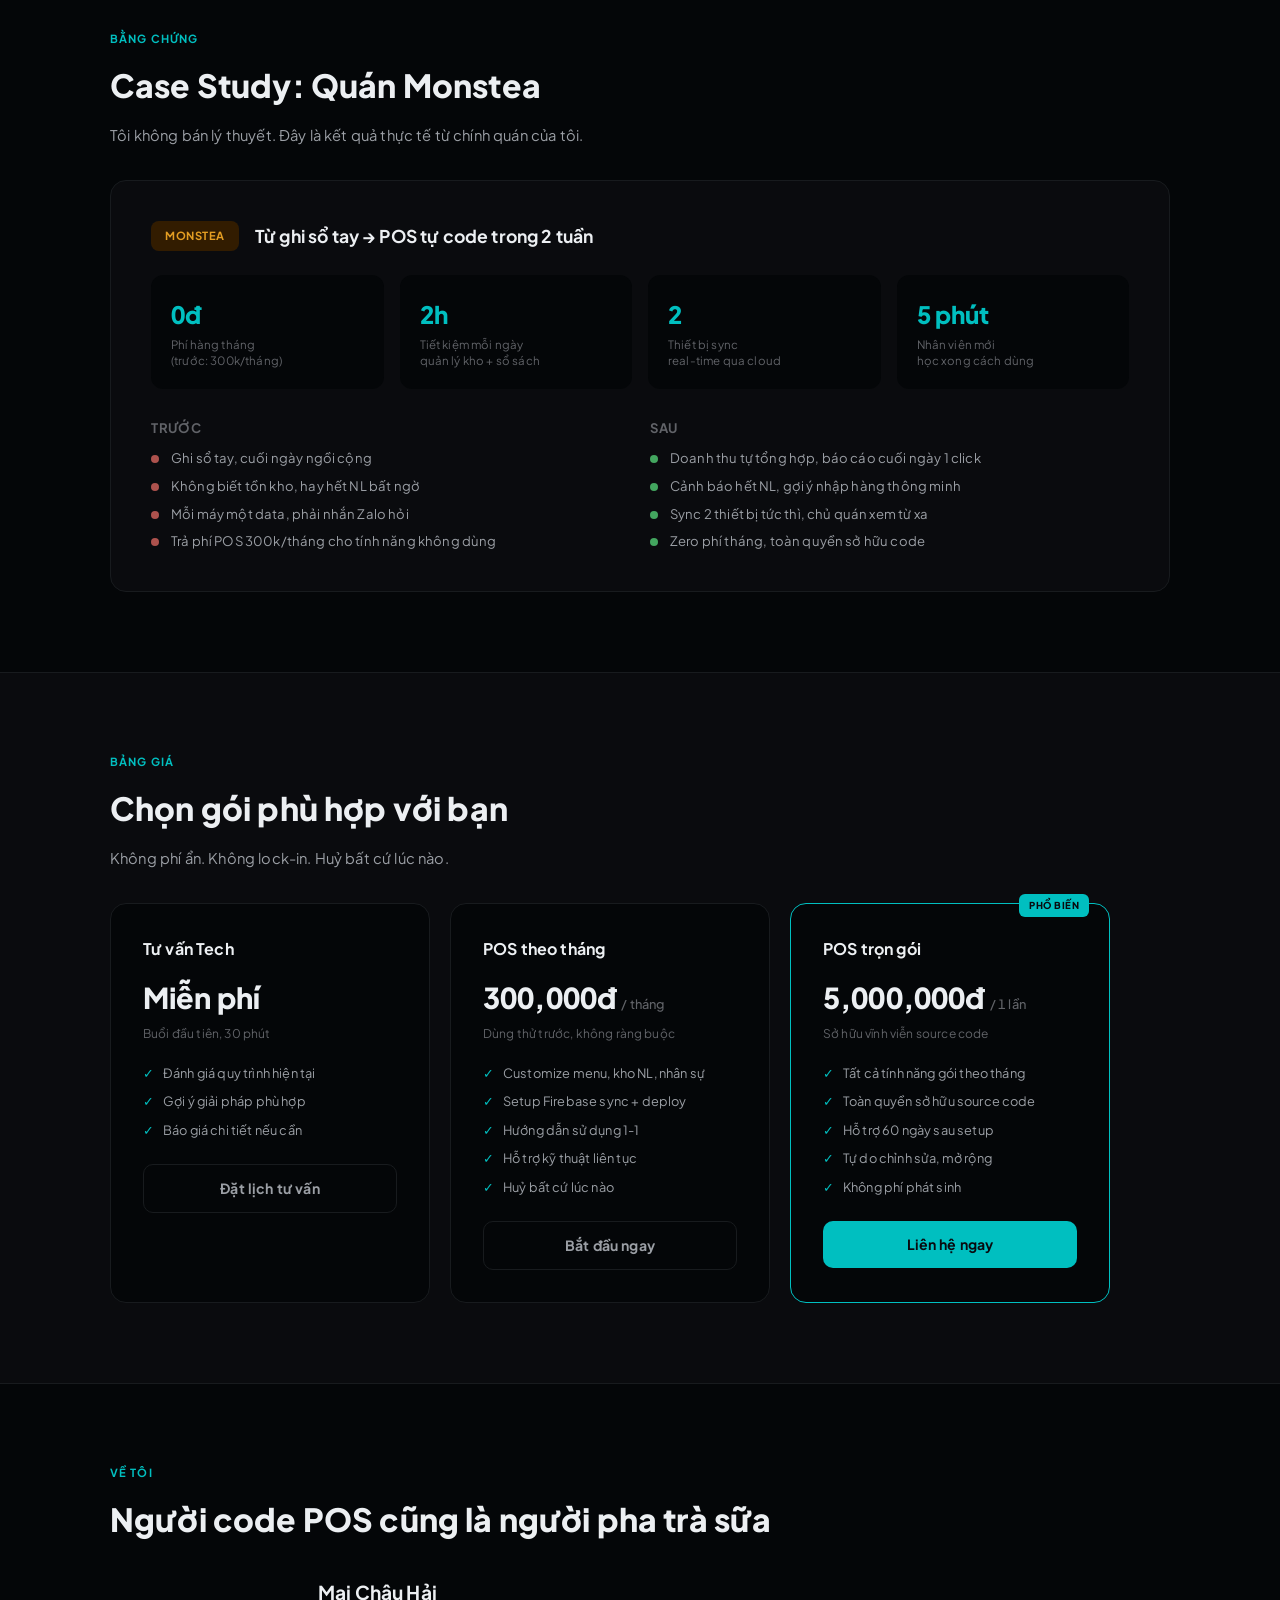
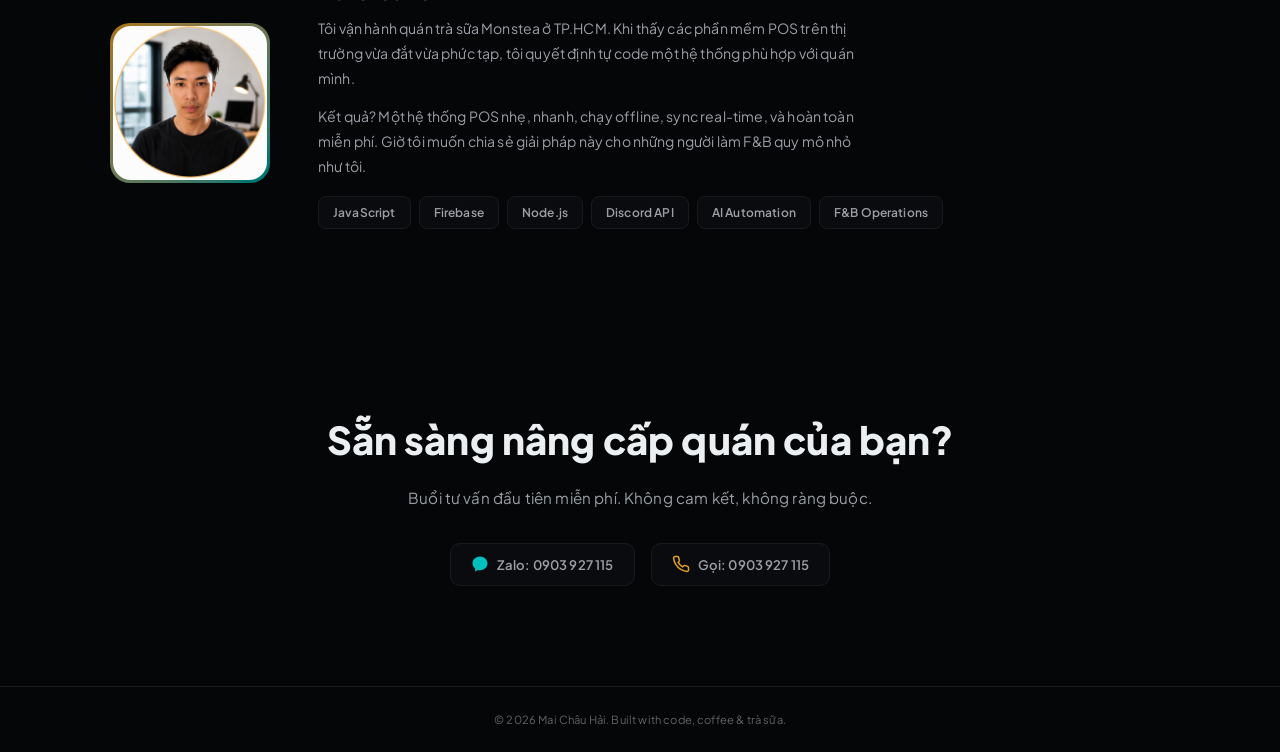
==== commit bf40785f: "feat: 2-group services (F&B + Community)" ====
--- a/index.html
+++ b/index.html
@@ -77,26 +77,56 @@
 <section id="services">
   <div class="container">
     <span class="label reveal">Giải pháp</span>
-    <h2 class="reveal">Tôi giúp bạn 3 việc</h2>
-    <p class="sub reveal">Không bán phần mềm có sẵn. Tôi code riêng, tối ưu cho từng quán.</p>
-    <div class="svc-grid">
-      <div class="svc-card svc-pos reveal">
-        <div class="icon"><svg width="24" height="24" viewBox="0 0 24 24" fill="none" stroke="currentColor" stroke-width="2"><rect x="2" y="3" width="20" height="14" rx="2"/><line x1="8" y1="21" x2="16" y2="21"/><line x1="12" y1="17" x2="12" y2="21"/></svg></div>
-        <h3>Hệ thống POS riêng cho quán bạn</h3>
-        <p>Bán hàng, quản lý kho nguyên liệu theo định mức, tính COGS tự động, chấm công nhân viên, xuất báo cáo cuối ngày. Chạy offline, sync lên cloud khi có mạng. Zero phí hàng tháng, trả 1 lần.</p>
-        <span class="tag">Live product</span>
-      </div>
-      <div class="svc-card svc-ai reveal">
-        <div class="icon"><svg width="24" height="24" viewBox="0 0 24 24" fill="none" stroke="oklch(75% 0.12 310)" stroke-width="2"><path d="M12 2a4 4 0 014 4v1a4 4 0 01-8 0V6a4 4 0 014-4z"/><path d="M16 15H8a5 5 0 00-5 5v1h18v-1a5 5 0 00-5-5z"/></svg></div>
-        <h3>Bot & Automation</h3>
-        <p>Discord bot quản lý cộng đồng, chatbot chăm sóc khách tự động, hệ thống cảnh báo kho qua Telegram. Giúp bạn không cần ngồi trực 24/7.</p>
-        <span class="tag">Custom build</span>
-      </div>
-      <div class="svc-card svc-consult svc-full reveal">
-        <div class="icon"><svg width="24" height="24" viewBox="0 0 24 24" fill="none" stroke="var(--accent2)" stroke-width="2"><path d="M21 12a9 9 0 11-18 0 9 9 0 0118 0z"/><path d="M9 12l2 2 4-4"/></svg></div>
-        <h3>Tư vấn tech cho quán F&B</h3>
-        <p>Bạn không biết nên dùng gì? Google Sheet hay POS? In bill hay không? QR menu hay menu giấy? Tôi tư vấn từ kinh nghiệm vận hành thực tế, không bán cái bạn không cần. Buổi đầu tiên miễn phí.</p>
-        <span class="tag">Consulting</span>
+    <h2 class="reveal">Code riêng, tối ưu cho từng nhu cầu</h2>
+    <p class="sub reveal">Không bán phần mềm có sẵn. Mỗi dự án được thiết kế riêng từ đầu.</p>
+
+    <!-- GROUP 1: F&B -->
+    <div class="svc-group reveal">
+      <h3 class="svc-group-title">
+        <svg width="20" height="20" viewBox="0 0 24 24" fill="none" stroke="var(--accent)" stroke-width="2"><rect x="2" y="3" width="20" height="14" rx="2"/><line x1="8" y1="21" x2="16" y2="21"/><line x1="12" y1="17" x2="12" y2="21"/></svg>
+        Cho quán F&B
+      </h3>
+      <div class="svc-grid">
+        <div class="svc-card svc-pos reveal">
+          <h4>POS hệ thống</h4>
+          <p>Bán hàng, quản lý kho nguyên liệu theo định mức, tính COGS, chấm công. Chạy offline, sync real-time. Zero phí hàng tháng.</p>
+          <span class="tag">Live product</span>
+        </div>
+        <div class="svc-card svc-ai reveal">
+          <h4>AI Chat chốt đơn</h4>
+          <p>Chatbot trên Facebook/Zalo tự trả lời FAQ, gợi ý món, nhận order và ghi vào POS. Chuyển cho chủ quán khi cần.</p>
+          <span class="tag">Đang phát triển</span>
+        </div>
+        <div class="svc-card svc-consult reveal">
+          <h4>Tư vấn vận hành</h4>
+          <p>Google Sheet hay POS? In bill hay không? QR menu hay menu giấy? Tư vấn từ kinh nghiệm thực tế. Buổi đầu miễn phí.</p>
+          <span class="tag">Consulting</span>
+        </div>
+      </div>
+    </div>
+
+    <!-- GROUP 2: Community & Business -->
+    <div class="svc-group reveal">
+      <h3 class="svc-group-title">
+        <svg width="20" height="20" viewBox="0 0 24 24" fill="none" stroke="oklch(75% 0.12 310)" stroke-width="2"><path d="M17 21v-2a4 4 0 00-4-4H5a4 4 0 00-4 4v2"/><circle cx="9" cy="7" r="4"/><path d="M23 21v-2a4 4 0 00-3-3.87"/><path d="M16 3.13a4 4 0 010 7.75"/></svg>
+        Cho cộng đồng & doanh nghiệp
+      </h3>
+      <div class="svc-grid">
+        <div class="svc-card svc-bot reveal">
+          <h4>Discord Bot custom</h4>
+          <p>Quản lý bang hội game (điểm danh, roster, auto role), lớp học online, cộng đồng KOL, hoặc team doanh nghiệp nhỏ.</p>
+          <span class="tag">Đã triển khai</span>
+        </div>
+        <div class="svc-card svc-chatbot reveal">
+          <h4>AI Chatbot hỗ trợ</h4>
+          <p>Chatbot thông minh trả lời câu hỏi từ knowledge base. Tích hợp Discord, Facebook, Zalo. Hoạt động 24/7.</p>
+          <span class="tag">Custom build</span>
+        </div>
+        <div class="svc-card svc-auto reveal">
+          <h4>Automation workflow</h4>
+          <p>Cảnh báo Telegram, đồng bộ Google Sheets, báo cáo tự động, kết nối các hệ thống với nhau. Giảm việc lặp đi lặp lại.</p>
+          <span class="tag">Automation</span>
+        </div>
       </div>
     </div>
   </div>
--- a/style.css
+++ b/style.css
@@ -53,17 +53,21 @@
 .prob-card p{font-size:0.8rem;color:var(--text2);line-height:1.6}
 
 /* SERVICES */
-.svc-grid{display:grid;grid-template-columns:1.2fr 1fr;gap:16px;margin-top:32px}
-.svc-card{padding:32px;border-radius:var(--radius);background:var(--bg2);border:1px solid var(--border);transition:transform 0.25s cubic-bezier(0.16,1,0.3,1),background 0.25s}
+.svc-group{margin-top:32px;padding:28px;border-radius:var(--radius);background:var(--bg2);border:1px solid var(--border)}
+.svc-group+.svc-group{margin-top:16px}
+.svc-group-title{font-size:0.92rem;font-weight:700;margin-bottom:20px;display:flex;align-items:center;gap:10px;color:var(--text1)}
+.svc-grid{display:grid;grid-template-columns:repeat(3,1fr);gap:14px}
+.svc-card{padding:24px;border-radius:12px;background:var(--bg);border:1px solid var(--border);transition:transform 0.25s cubic-bezier(0.16,1,0.3,1),background 0.25s}
 .svc-card:hover{transform:translateY(-2px);background:var(--bg3)}
-.svc-card .icon{width:44px;height:44px;border-radius:12px;display:flex;align-items:center;justify-content:center;margin-bottom:16px;font-size:1.3rem}
-.svc-card h3{font-size:1.05rem;font-weight:700;margin-bottom:8px}
-.svc-card p{font-size:0.82rem;color:var(--text2);line-height:1.7;max-width:45ch}
-.svc-card .tag{display:inline-block;font-size:0.62rem;font-weight:700;padding:4px 10px;border-radius:6px;margin-top:14px;letter-spacing:0.05em;text-transform:uppercase}
-.svc-pos .icon{background:oklch(25% 0.06 195)}.svc-pos .tag{background:oklch(25% 0.06 195);color:var(--accent)}
-.svc-ai .icon{background:oklch(25% 0.06 310)}.svc-ai .tag{background:oklch(25% 0.06 310);color:oklch(75% 0.12 310)}
-.svc-consult .icon{background:oklch(25% 0.06 75)}.svc-consult .tag{background:oklch(25% 0.06 75);color:var(--accent2)}
-.svc-full{grid-column:1/-1}
+.svc-card h4{font-size:0.92rem;font-weight:700;margin-bottom:6px}
+.svc-card p{font-size:0.78rem;color:var(--text2);line-height:1.6}
+.svc-card .tag{display:inline-block;font-size:0.6rem;font-weight:700;padding:3px 8px;border-radius:6px;margin-top:12px;letter-spacing:0.04em;text-transform:uppercase}
+.svc-pos .tag{background:oklch(25% 0.06 195);color:var(--accent)}
+.svc-ai .tag{background:oklch(25% 0.06 310);color:oklch(75% 0.12 310)}
+.svc-consult .tag{background:oklch(25% 0.06 75);color:var(--accent2)}
+.svc-bot .tag{background:oklch(25% 0.06 270);color:oklch(72% 0.12 270)}
+.svc-chatbot .tag{background:oklch(25% 0.06 310);color:oklch(75% 0.12 310)}
+.svc-auto .tag{background:oklch(25% 0.06 150);color:oklch(70% 0.12 150)}
 
 /* FEATURES */
 .features{background:var(--bg2);border-top:1px solid var(--border);border-bottom:1px solid var(--border)}
@@ -144,6 +148,7 @@
   .trust-line{justify-content:center}
   .problem-grid{grid-template-columns:1fr}
   .svc-grid{grid-template-columns:1fr}
+  .svc-group{padding:20px}
   .feat-row,.feat-row:nth-child(even){flex-direction:column}
   .case-metrics{grid-template-columns:1fr 1fr}
   .case-story{grid-template-columns:1fr}
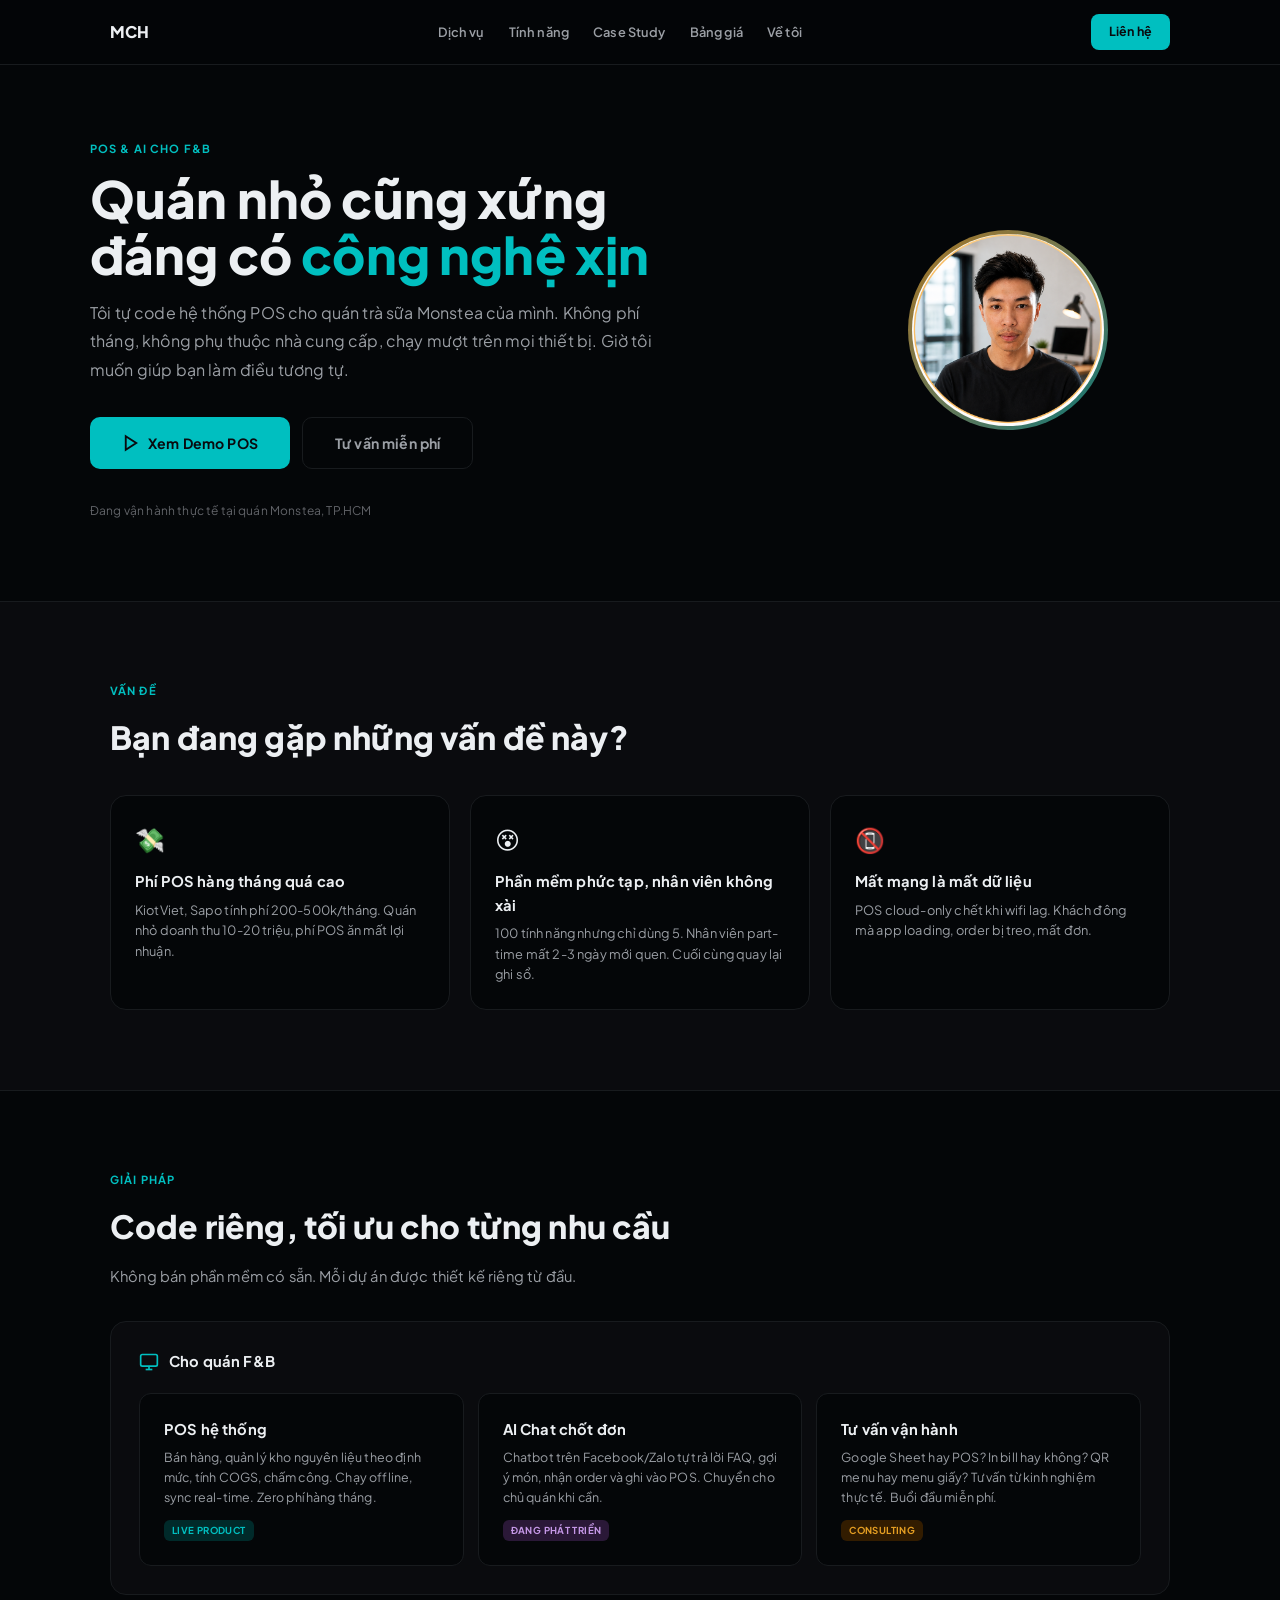
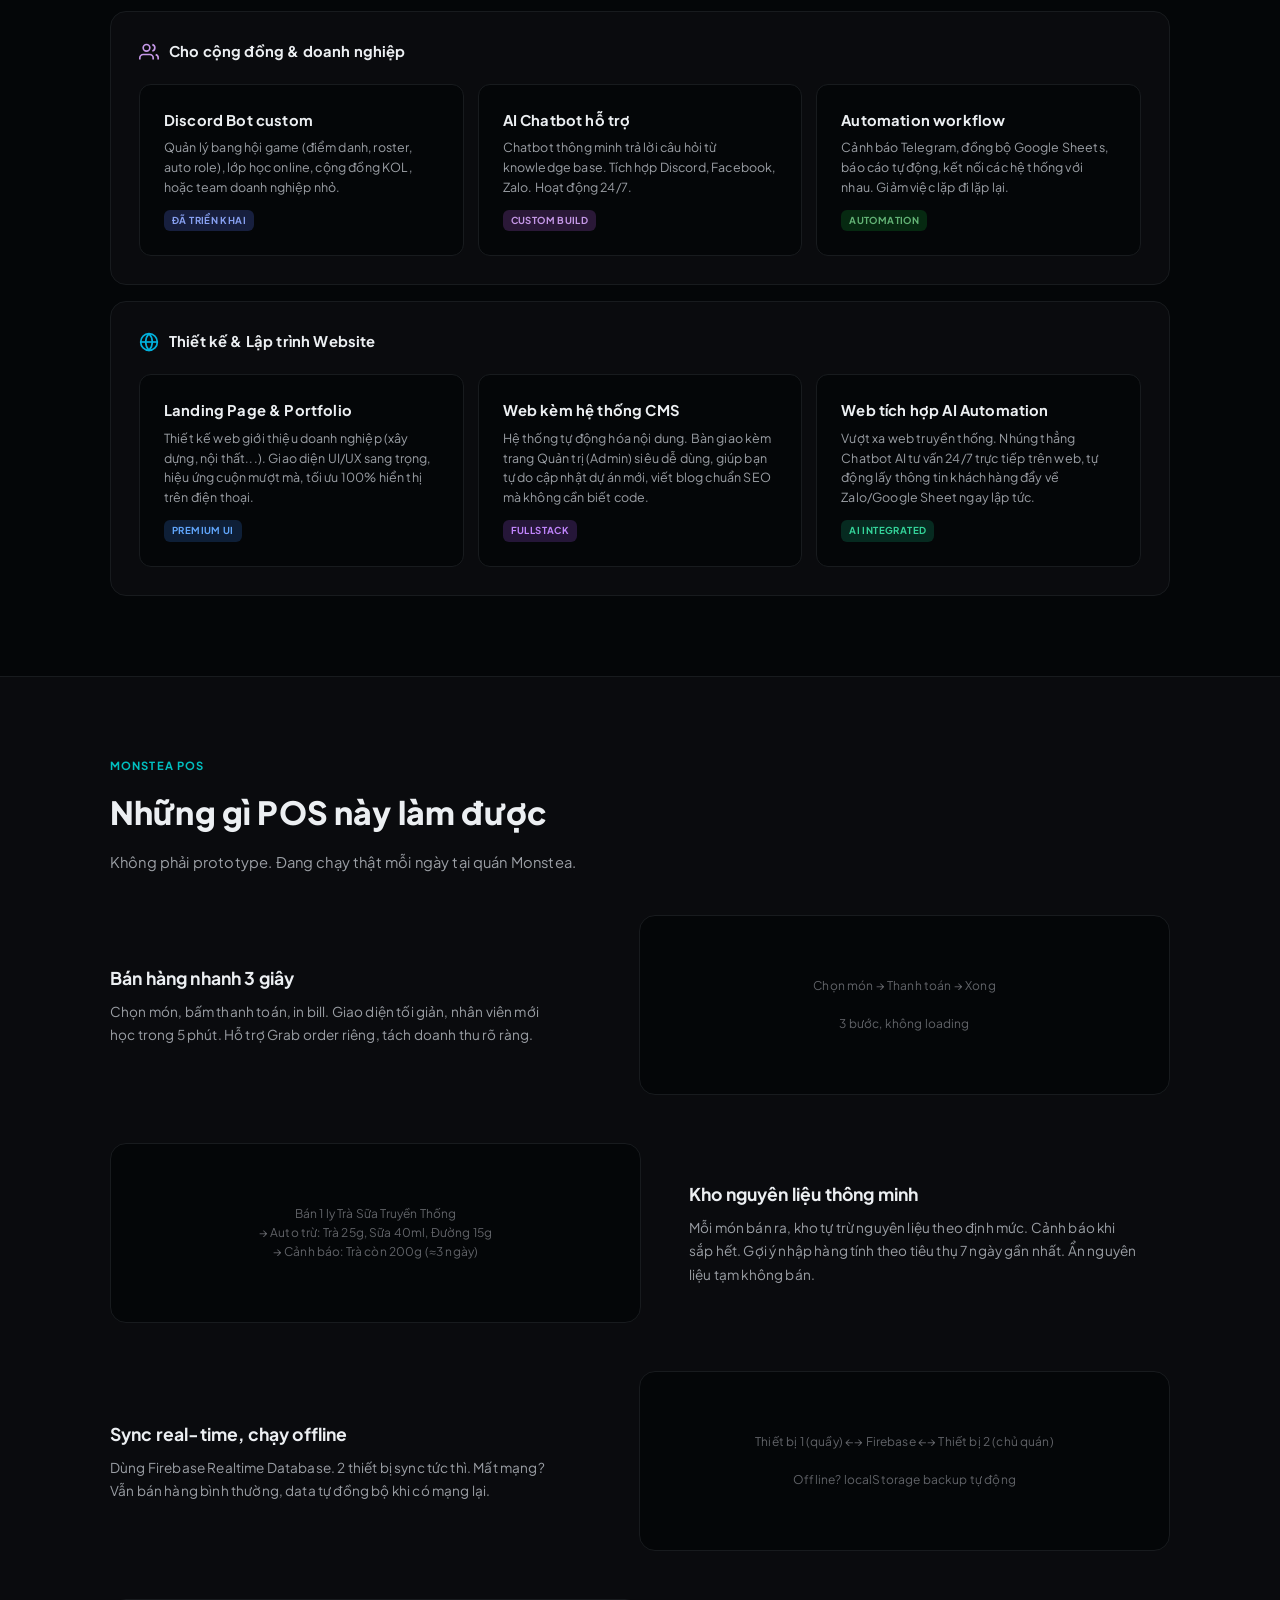
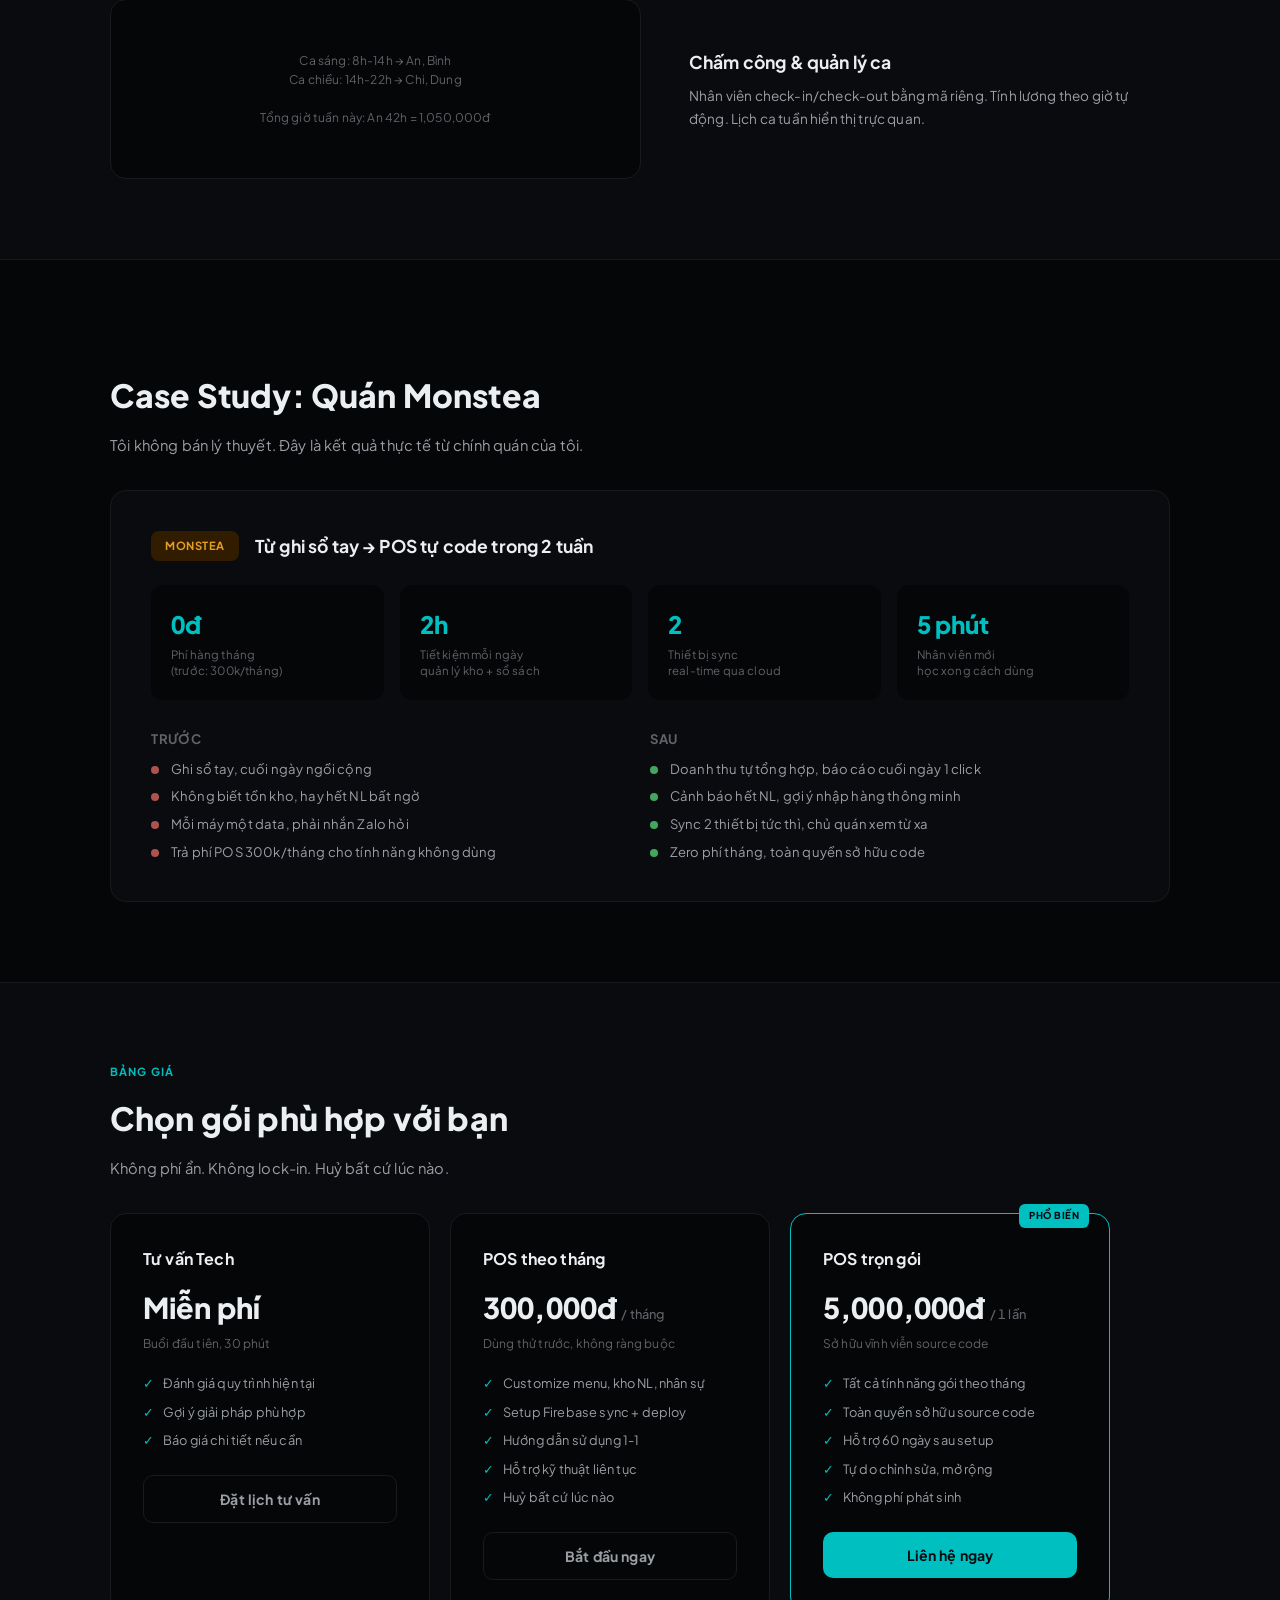
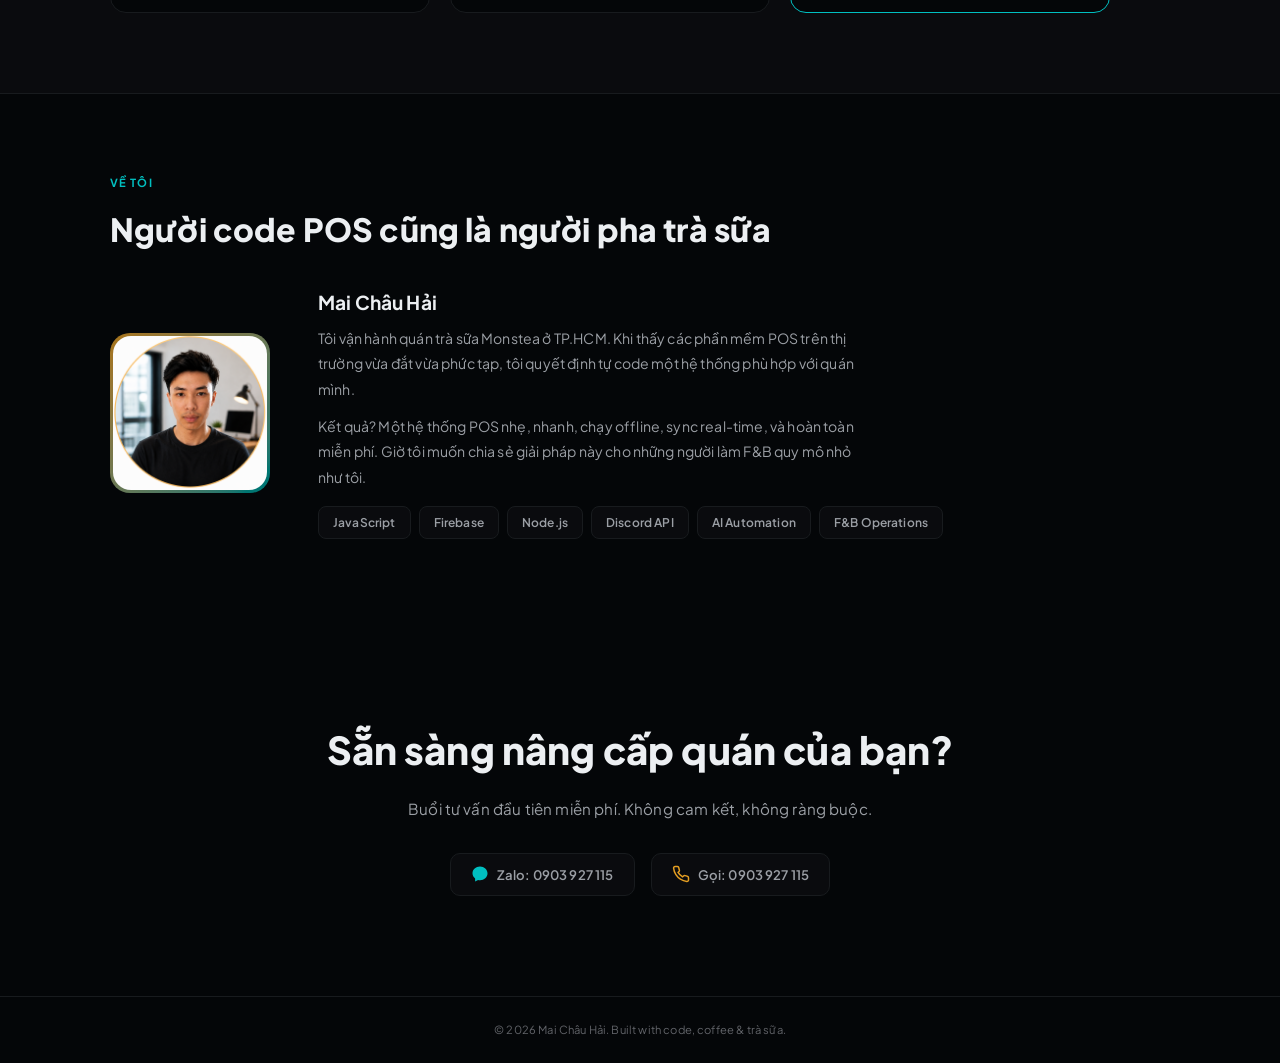
==== commit cb72c546: "feat: them muc Thiet ke va Lap trinh Website vao phan Giai phap" ====
--- a/index.html
+++ b/index.html
@@ -126,6 +126,31 @@
           <h4>Automation workflow</h4>
           <p>Cảnh báo Telegram, đồng bộ Google Sheets, báo cáo tự động, kết nối các hệ thống với nhau. Giảm việc lặp đi lặp lại.</p>
           <span class="tag">Automation</span>
+        </div>
+      </div>
+    </div>
+
+    <!-- GROUP 3: Website -->
+    <div class="svc-group reveal">
+      <h3 class="svc-group-title">
+        <svg width="20" height="20" viewBox="0 0 24 24" fill="none" stroke="oklch(70% 0.15 220)" stroke-width="2"><circle cx="12" cy="12" r="10"/><path d="M12 2a14.5 14.5 0 0 0 0 20 14.5 14.5 0 0 0 0-20"/><path d="M2 12h20"/></svg>
+        Thiết kế & Lập trình Website
+      </h3>
+      <div class="svc-grid">
+        <div class="svc-card svc-web reveal">
+          <h4>Landing Page & Portfolio</h4>
+          <p>Thiết kế web giới thiệu doanh nghiệp (xây dựng, nội thất...). Giao diện UI/UX sang trọng, hiệu ứng cuộn mượt mà, tối ưu 100% hiển thị trên điện thoại.</p>
+          <span class="tag" style="background: rgba(59, 130, 246, 0.2); color: #60a5fa;">Premium UI</span>
+        </div>
+        <div class="svc-card svc-web-cms reveal">
+          <h4>Web kèm hệ thống CMS</h4>
+          <p>Hệ thống tự động hóa nội dung. Bàn giao kèm trang Quản trị (Admin) siêu dễ dùng, giúp bạn tự do cập nhật dự án mới, viết blog chuẩn SEO mà không cần biết code.</p>
+          <span class="tag" style="background: rgba(168, 85, 247, 0.2); color: #c084fc;">Fullstack</span>
+        </div>
+        <div class="svc-card svc-web-auto reveal">
+          <h4>Web tích hợp AI Automation</h4>
+          <p>Vượt xa web truyền thống. Nhúng thẳng Chatbot AI tư vấn 24/7 trực tiếp trên web, tự động lấy thông tin khách hàng đẩy về Zalo/Google Sheet ngay lập tức.</p>
+          <span class="tag" style="background: rgba(16, 185, 129, 0.2); color: #34d399;">AI Integrated</span>
         </div>
       </div>
     </div>
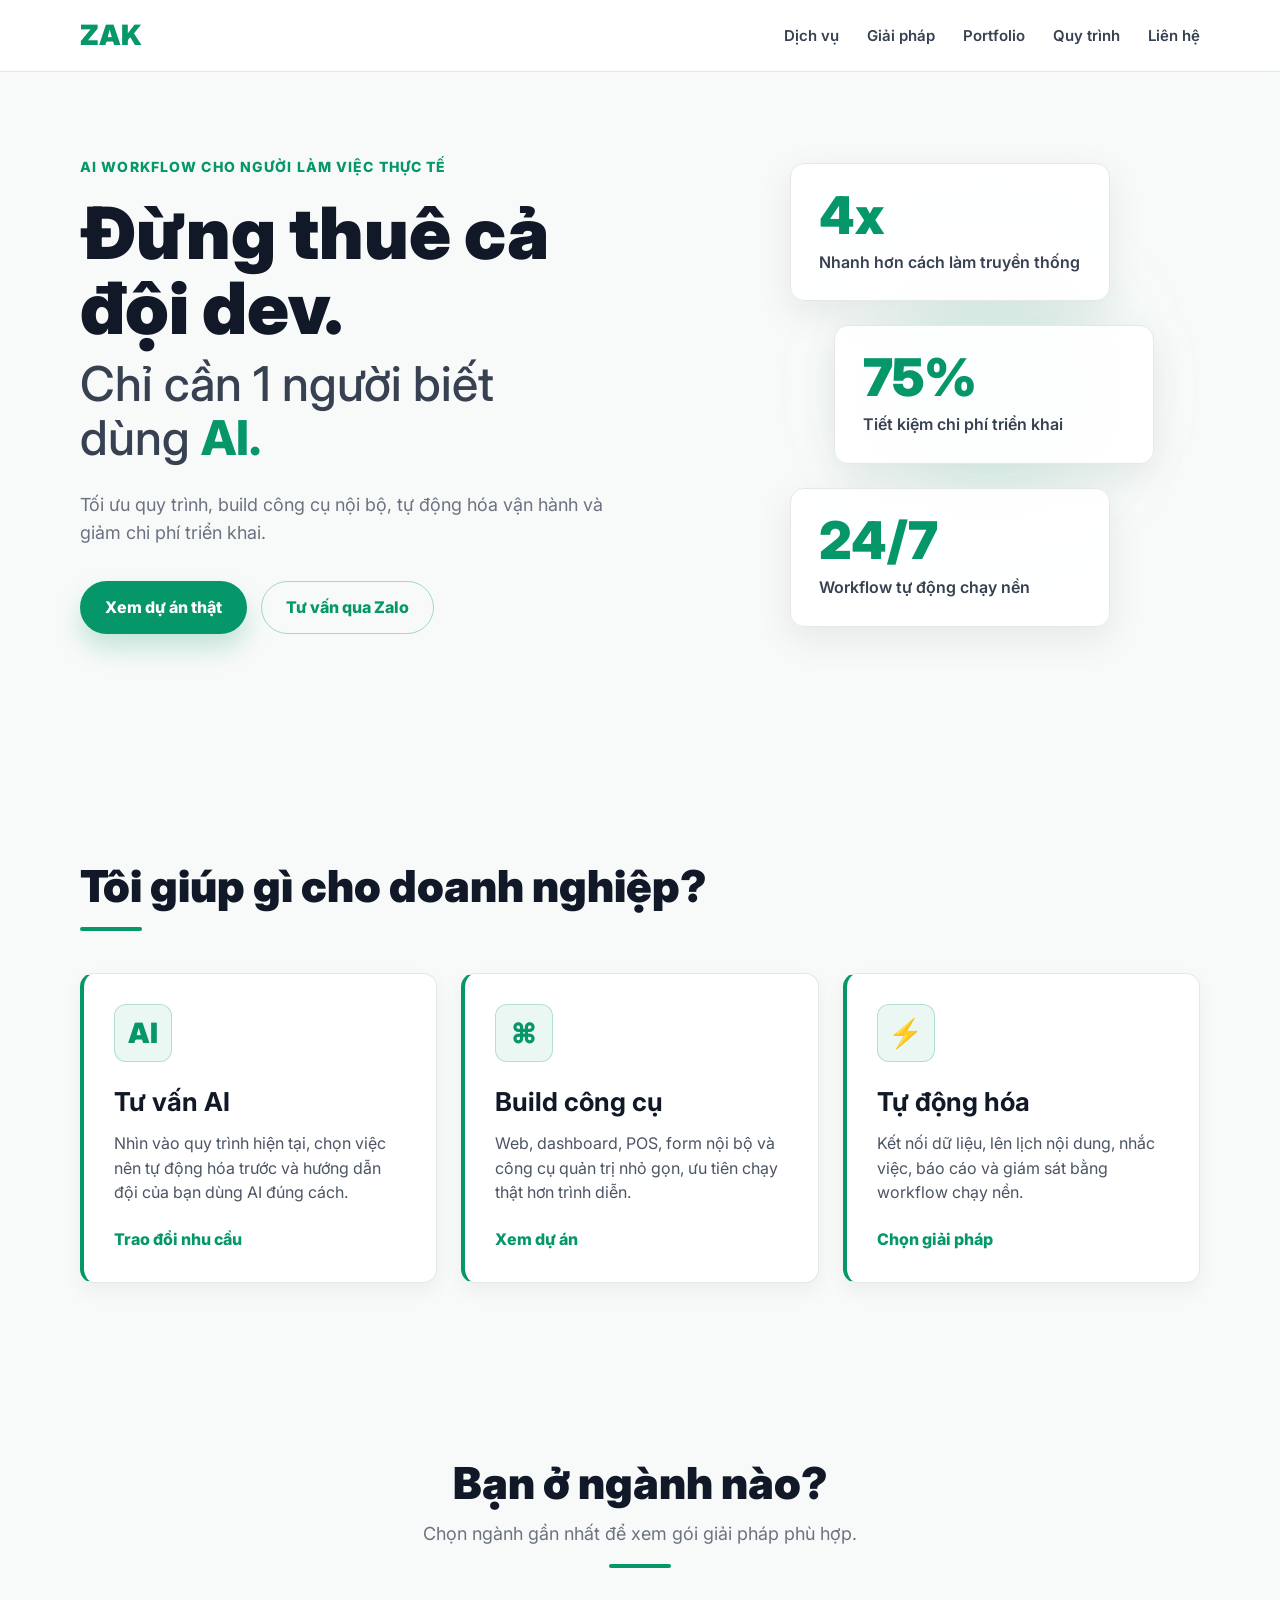
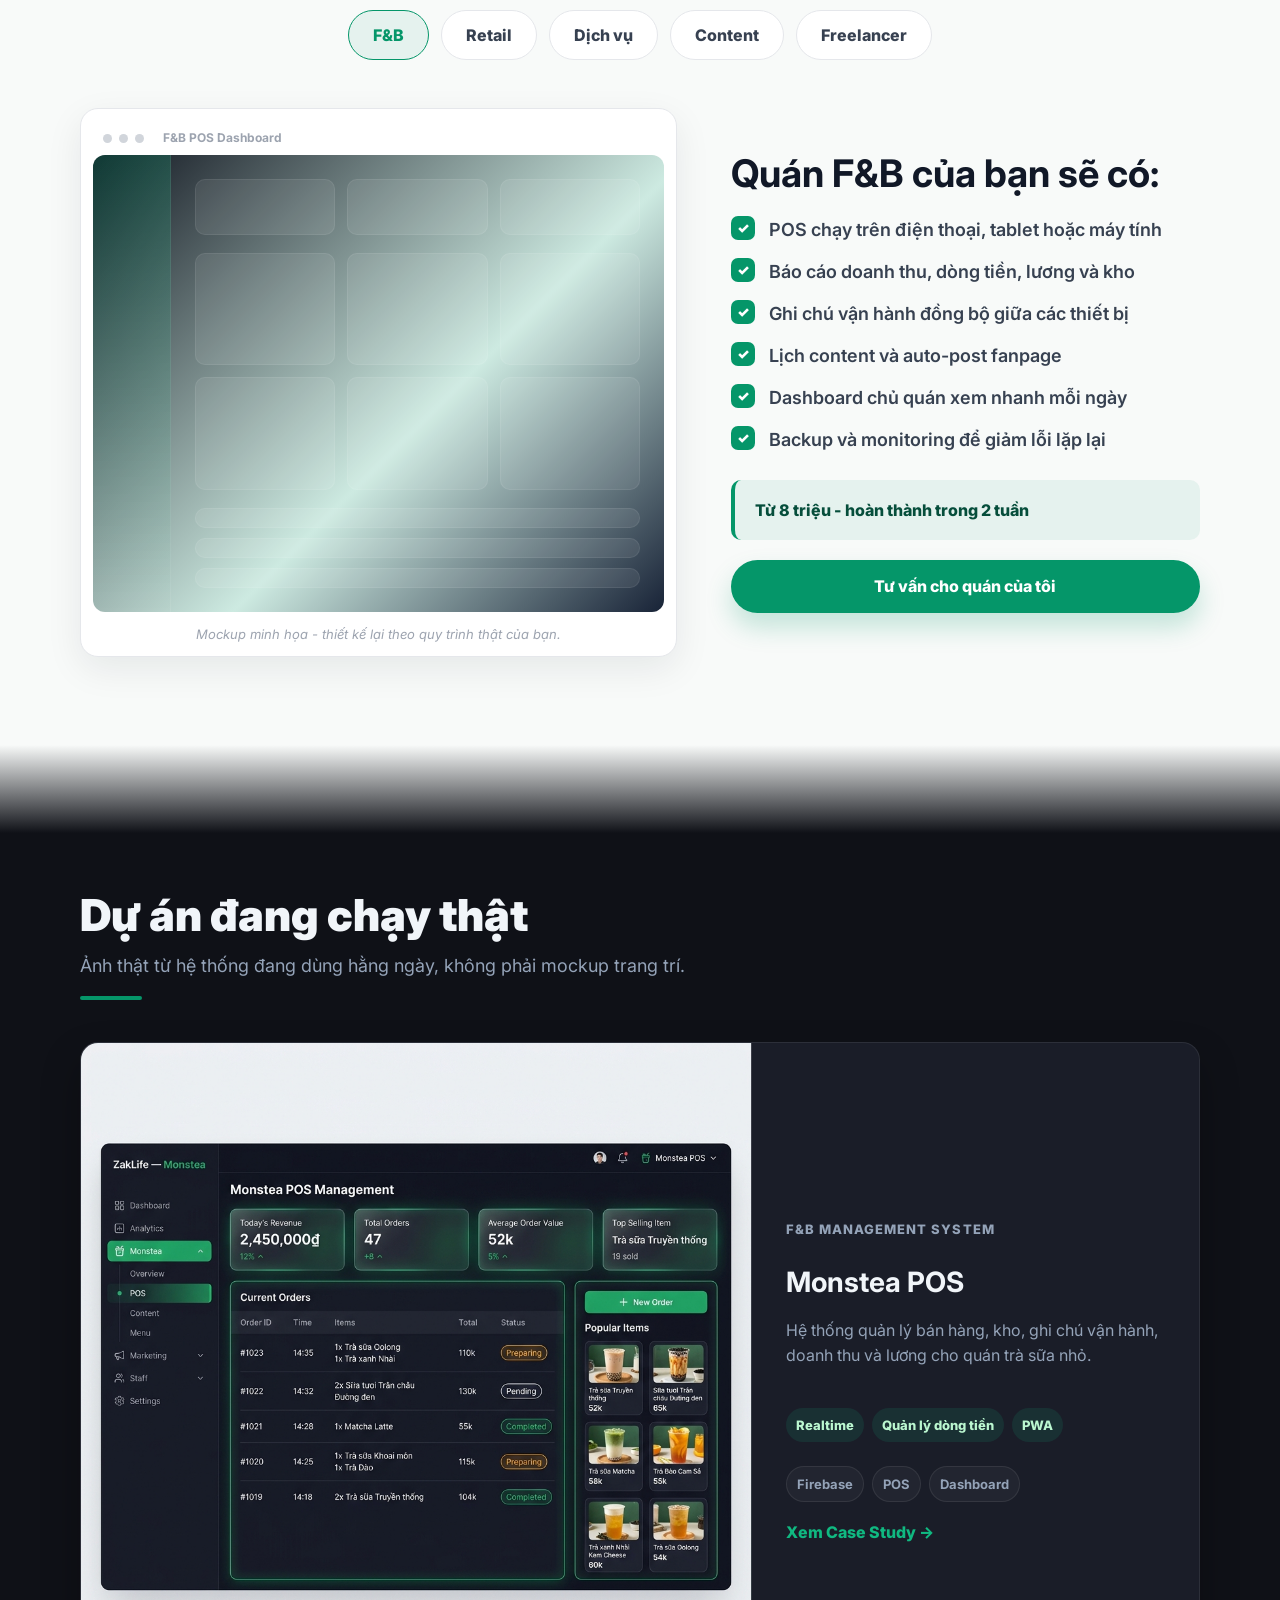
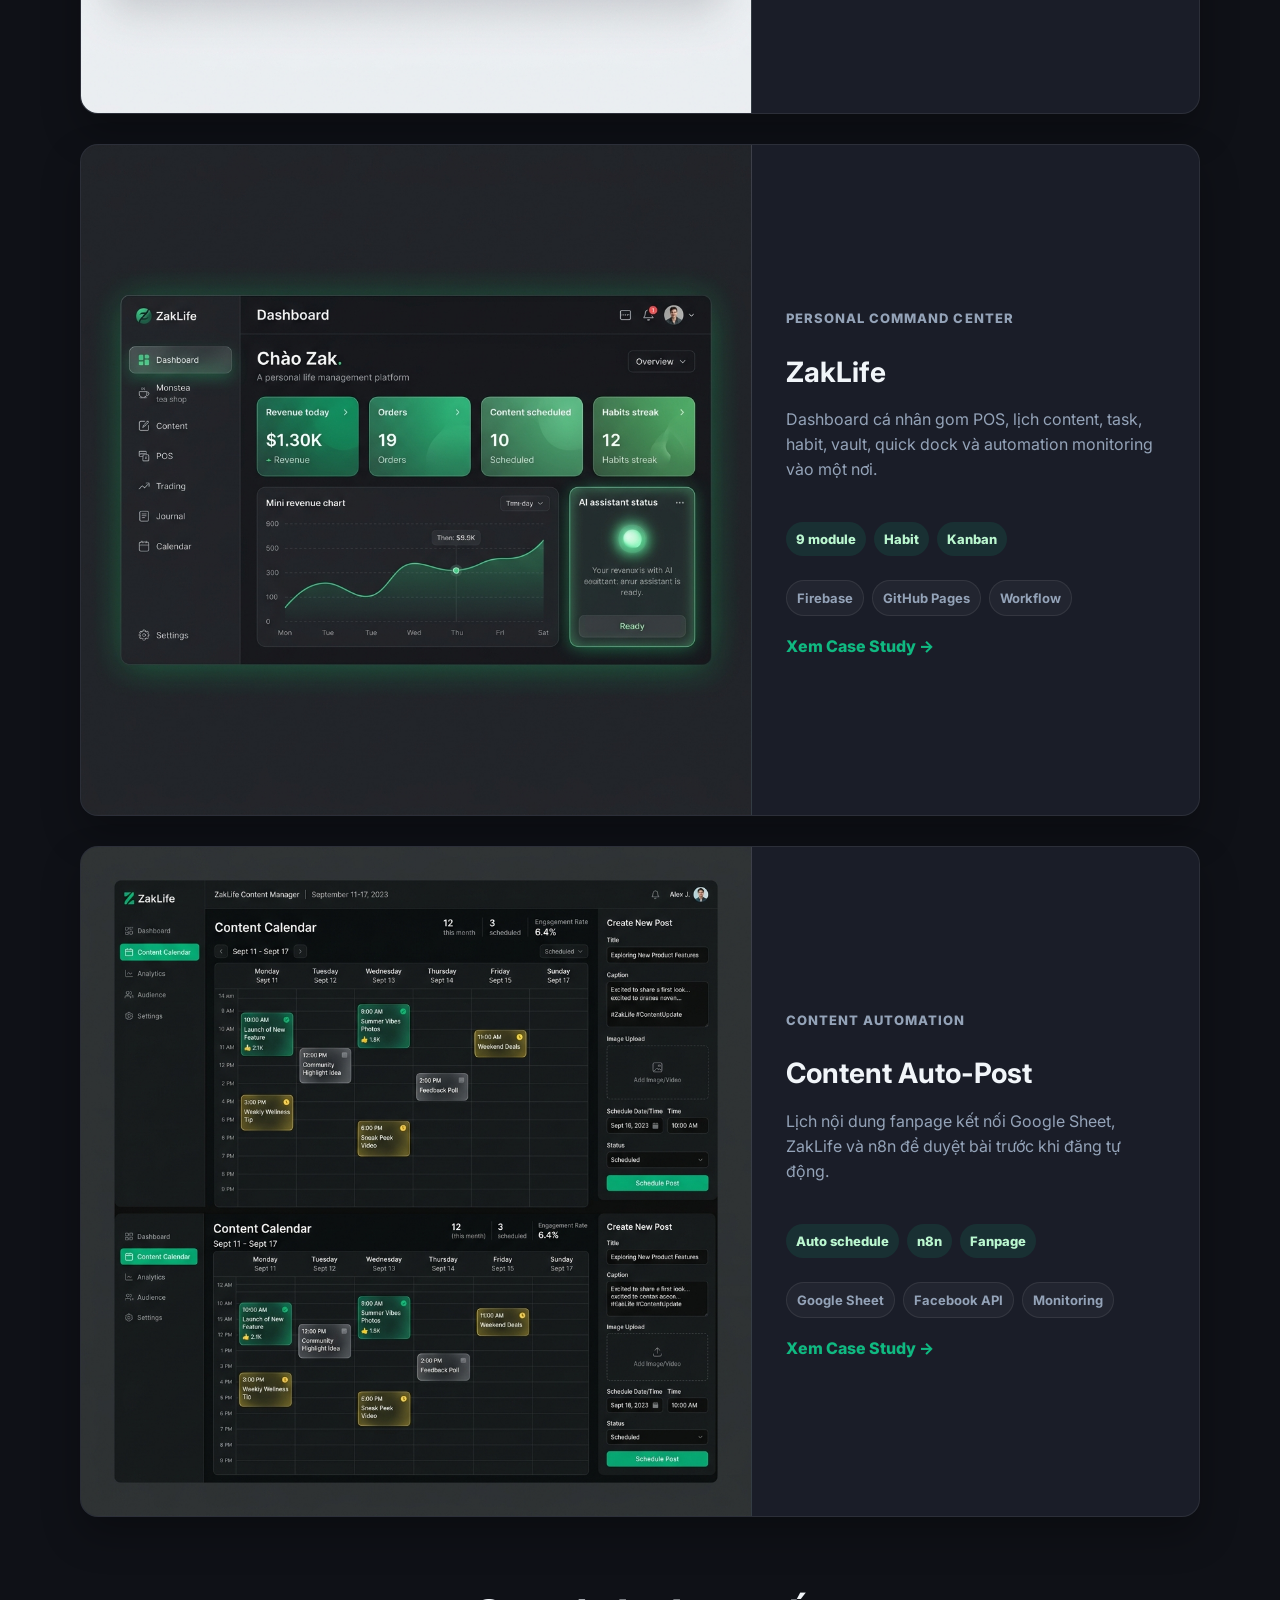
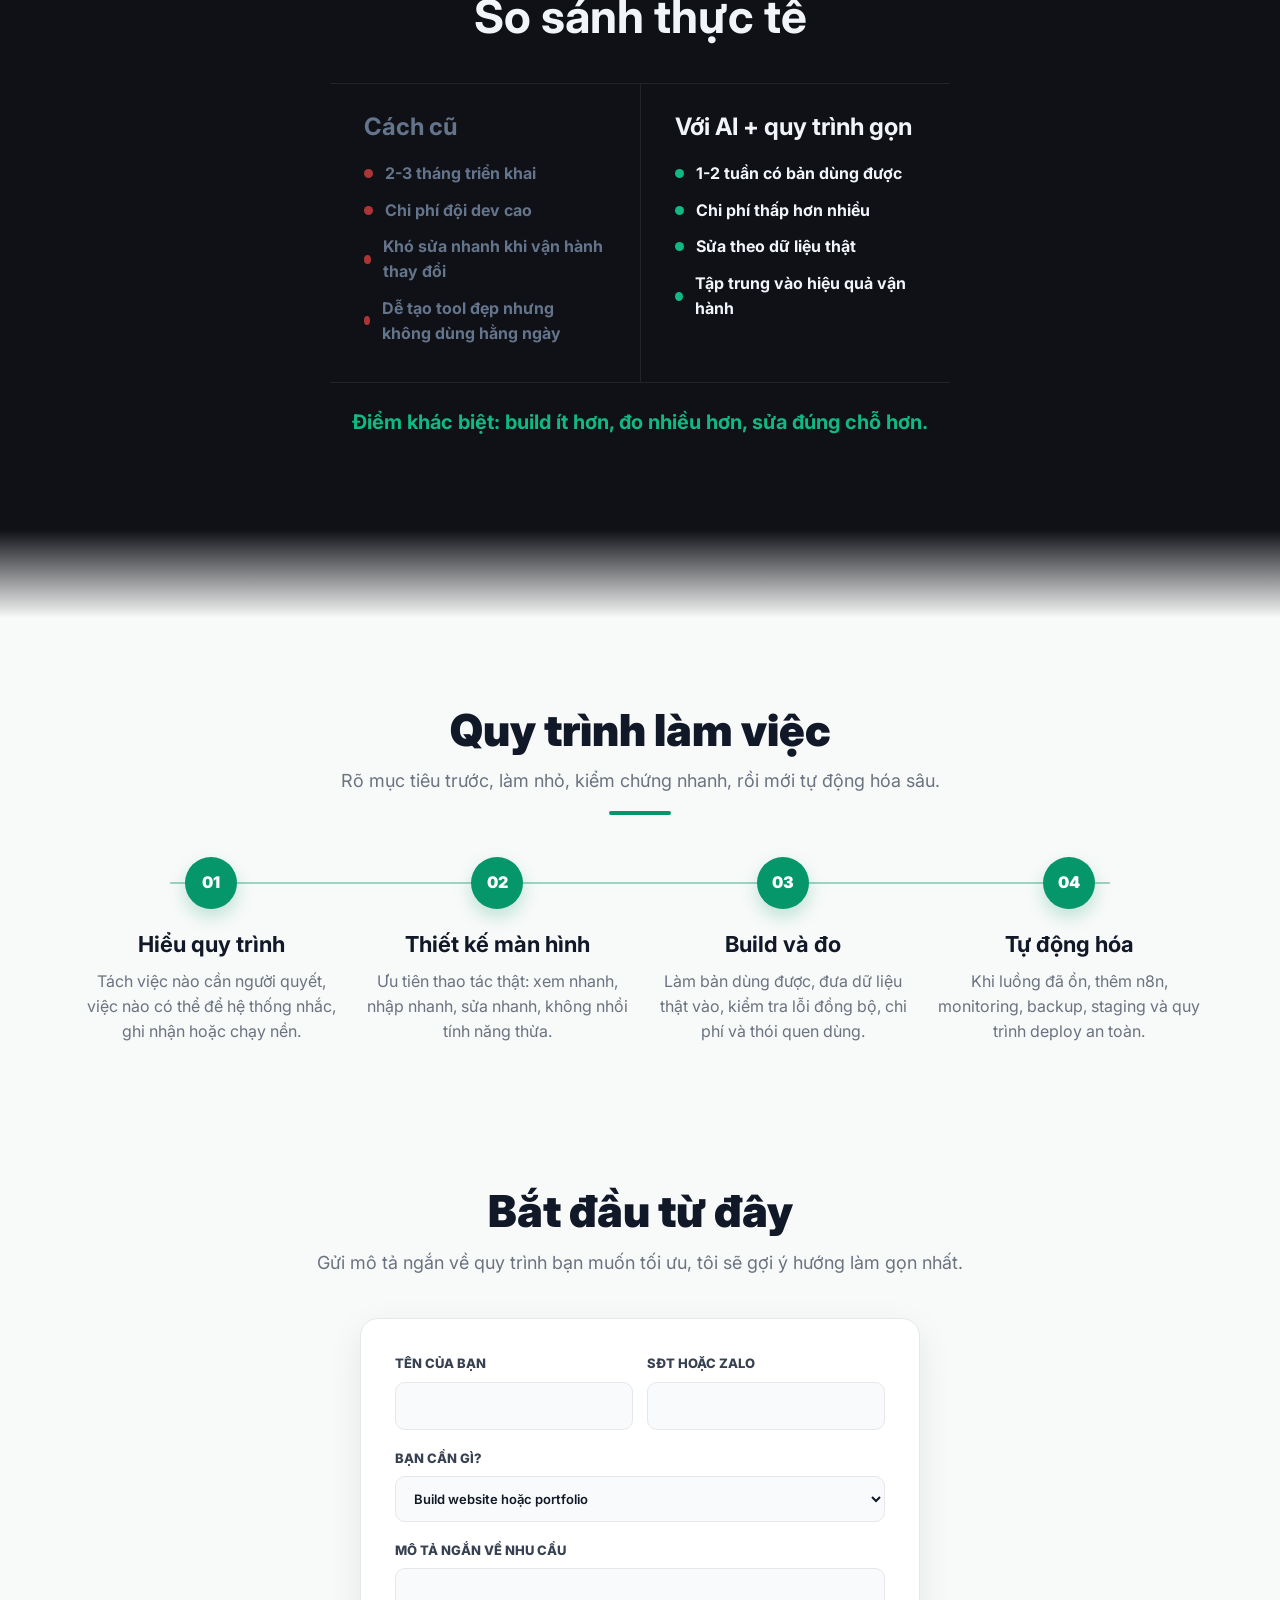
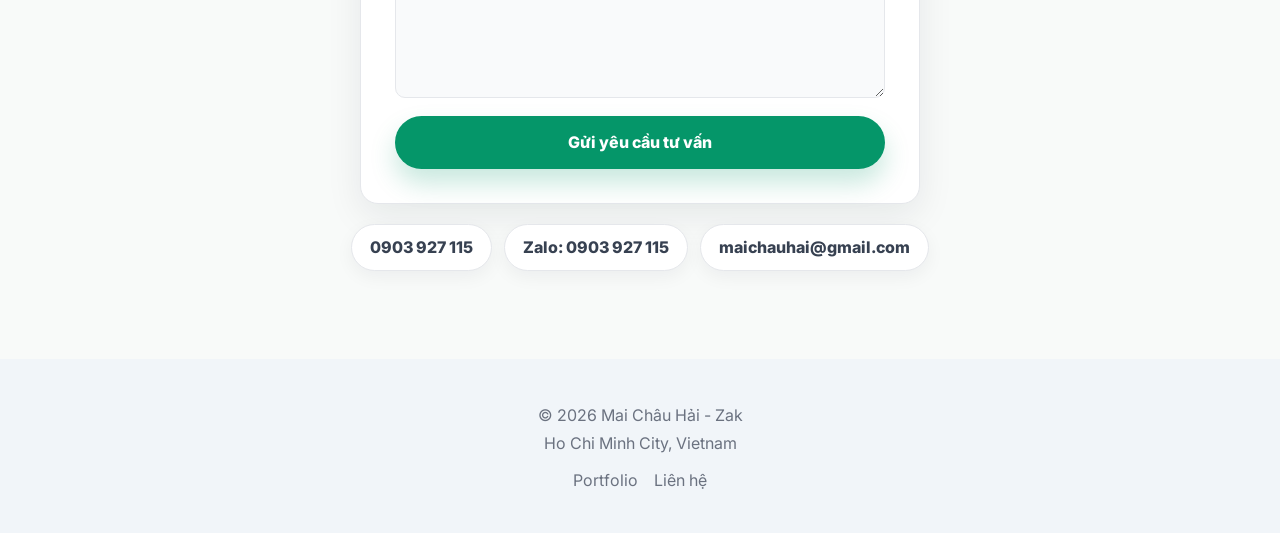
==== commit b1c87fd1: "v2" ====
--- a/index.html
+++ b/index.html
@@ -1,341 +1,283 @@
-<!DOCTYPE html>
+<!doctype html>
 <html lang="vi">
 <head>
-<meta charset="UTF-8">
-<meta name="viewport" content="width=device-width,initial-scale=1">
-<title>Mai Châu Hải — POS & AI cho quán nhỏ</title>
-<meta name="description" content="Giải pháp POS tự code, AI automation, tư vấn tech cho quán F&B nhỏ. Không phí tháng.">
-<link rel="stylesheet" href="style.css">
+  <meta charset="utf-8">
+  <meta name="viewport" content="width=device-width, initial-scale=1">
+  <title>Mai Châu Hải - AI Workflow & Web Automation</title>
+  <meta name="description" content="Tư vấn, thiết kế và build web, app, POS, workflow tự động hóa cho doanh nghiệp nhỏ bằng AI.">
+  <meta property="og:title" content="Mai Châu Hải - Đừng thuê cả đội dev. Chỉ cần 1 người biết dùng AI.">
+  <meta property="og:description" content="Web, app, tool, workflow - nhanh hơn, gọn hơn, dễ vận hành hơn.">
+  <meta property="og:type" content="website">
+  <script>document.documentElement.classList.add("js");</script>
+  <link rel="preconnect" href="https://fonts.googleapis.com">
+  <link rel="preconnect" href="https://fonts.gstatic.com" crossorigin>
+  <link href="https://fonts.googleapis.com/css2?family=Inter:wght@400;500;600;700;800;900&display=swap" rel="stylesheet">
+  <link rel="stylesheet" href="style.css">
 </head>
 <body>
-
-<!-- NAV -->
-<nav>
-  <div class="container">
-    <div class="logo">MCH</div>
-    <div class="links">
+  <header class="site-nav" data-nav>
+    <a class="logo" href="#home" aria-label="Trang chủ Zak">ZAK</a>
+    <nav class="nav-links" data-menu>
       <a href="#services">Dịch vụ</a>
-      <a href="#features">Tính năng</a>
-      <a href="#case">Case Study</a>
-      <a href="#pricing">Bảng giá</a>
-      <a href="#about">Về tôi</a>
-    </div>
-    <a href="#contact" class="nav-cta">Liên hệ</a>
+      <a href="#solutions">Giải pháp</a>
+      <a href="#portfolio">Portfolio</a>
+      <a href="#process">Quy trình</a>
+      <a href="#contact">Liên hệ</a>
+    </nav>
+    <button class="menu-btn" type="button" data-menu-btn aria-label="Mở menu">
+      <span></span><span></span><span></span>
+    </button>
+  </header>
+
+  <main>
+    <section class="hero light-section" id="home">
+      <div class="container hero-grid">
+        <div class="hero-copy reveal">
+          <p class="eyebrow">AI workflow cho người làm việc thực tế</p>
+          <h1>Đừng thuê cả đội dev.</h1>
+          <h2>Chỉ cần 1 người biết dùng <span>AI.</span></h2>
+          <p class="hero-sub">Tối ưu quy trình, build công cụ nội bộ, tự động hóa vận hành và giảm chi phí triển khai.</p>
+          <div class="hero-actions">
+            <a class="btn primary" href="#portfolio">Xem dự án thật</a>
+            <a class="btn ghost" href="#contact">Tư vấn qua Zalo</a>
+          </div>
+        </div>
+        <div class="metric-stack reveal" aria-label="Kết quả chính">
+          <div class="soft-glow"></div>
+          <article class="metric-card">
+            <strong data-counter="4" data-suffix="x">0x</strong>
+            <span>Nhanh hơn cách làm truyền thống</span>
+          </article>
+          <article class="metric-card offset">
+            <strong data-counter="75" data-suffix="%">0%</strong>
+            <span>Tiết kiệm chi phí triển khai</span>
+          </article>
+          <article class="metric-card">
+            <strong data-counter="24" data-suffix="/7">0/7</strong>
+            <span>Workflow tự động chạy nền</span>
+          </article>
+        </div>
+      </div>
+    </section>
+
+    <section class="services light-section" id="services">
+      <div class="container">
+        <div class="section-head left reveal">
+          <h2>Tôi giúp gì cho doanh nghiệp?</h2>
+          <span class="underline"></span>
+        </div>
+        <div class="services-grid">
+          <article class="service-card reveal">
+            <div class="line-icon">AI</div>
+            <h3>Tư vấn AI</h3>
+            <p>Nhìn vào quy trình hiện tại, chọn việc nên tự động hóa trước và hướng dẫn đội của bạn dùng AI đúng cách.</p>
+            <a href="#contact">Trao đổi nhu cầu</a>
+          </article>
+          <article class="service-card reveal">
+            <div class="line-icon">⌘</div>
+            <h3>Build công cụ</h3>
+            <p>Web, dashboard, POS, form nội bộ và công cụ quản trị nhỏ gọn, ưu tiên chạy thật hơn trình diễn.</p>
+            <a href="#portfolio">Xem dự án</a>
+          </article>
+          <article class="service-card reveal">
+            <div class="line-icon">⚡</div>
+            <h3>Tự động hóa</h3>
+            <p>Kết nối dữ liệu, lên lịch nội dung, nhắc việc, báo cáo và giám sát bằng workflow chạy nền.</p>
+            <a href="#solutions">Chọn giải pháp</a>
+          </article>
+        </div>
+      </div>
+    </section>
+
+    <section class="solutions light-section" id="solutions">
+      <div class="container">
+        <div class="section-head center reveal">
+          <h2>Bạn ở ngành nào?</h2>
+          <p>Chọn ngành gần nhất để xem gói giải pháp phù hợp.</p>
+          <span class="underline"></span>
+        </div>
+
+        <div class="solution-tabs reveal" role="tablist" aria-label="Chọn ngành">
+          <button class="active" data-solution-tab="fnb" role="tab">F&B</button>
+          <button data-solution-tab="retail" role="tab">Retail</button>
+          <button data-solution-tab="service" role="tab">Dịch vụ</button>
+          <button data-solution-tab="content" role="tab">Content</button>
+          <button data-solution-tab="freelancer" role="tab">Freelancer</button>
+        </div>
+
+        <div class="solution-panel reveal" data-solution-panel>
+          <div class="browser-mockup" aria-hidden="true">
+            <div class="browser-bar"><span></span><span></span><span></span><em data-mock-title>POS Dashboard</em></div>
+            <div class="mock-screen" data-mock-screen>
+              <div class="mock-sidebar"></div>
+              <div class="mock-content">
+                <div class="mock-stat-row"><i></i><i></i><i></i></div>
+                <div class="mock-main-grid">
+                  <b></b><b></b><b></b><b></b><b></b><b></b>
+                </div>
+                <div class="mock-table"><span></span><span></span><span></span></div>
+              </div>
+            </div>
+            <p>Mockup minh họa - thiết kế lại theo quy trình thật của bạn.</p>
+          </div>
+          <div class="solution-copy">
+            <h3 data-solution-title>Quán F&B của bạn sẽ có:</h3>
+            <ul data-solution-features></ul>
+            <div class="price-note" data-solution-price>Từ 8 triệu - hoàn thành trong 2 tuần</div>
+            <a class="btn primary wide" href="#contact" data-solution-cta>Tư vấn cho quán của tôi</a>
+          </div>
+        </div>
+      </div>
+    </section>
+
+    <div class="transition to-dark" aria-hidden="true"></div>
+
+    <section class="portfolio dark-section" id="portfolio">
+      <div class="container">
+        <div class="section-head left reveal">
+          <h2>Dự án đang chạy thật</h2>
+          <p>Ảnh thật từ hệ thống đang dùng hằng ngày, không phải mockup trang trí.</p>
+          <span class="underline"></span>
+        </div>
+
+        <div class="projects-grid">
+          <article class="project-card reveal" data-case="monstea">
+            <div class="project-media"><img src="assets/monstea-pos.png" alt="Ảnh thật dashboard Monstea POS"></div>
+            <div class="project-body">
+              <p class="project-kicker">F&B Management System</p>
+              <h3>Monstea POS</h3>
+              <p>Hệ thống quản lý bán hàng, kho, ghi chú vận hành, doanh thu và lương cho quán trà sữa nhỏ.</p>
+              <div class="pill-row"><span>Realtime</span><span>Quản lý dòng tiền</span><span>PWA</span></div>
+              <div class="tag-row"><span>Firebase</span><span>POS</span><span>Dashboard</span></div>
+              <button class="case-link" type="button" data-case-open="monstea">Xem Case Study →</button>
+            </div>
+          </article>
+
+          <article class="project-card reveal" data-case="zaklife">
+            <div class="project-media"><img src="assets/zaklife-dashboard.png" alt="Ảnh thật dashboard ZakLife"></div>
+            <div class="project-body">
+              <p class="project-kicker">Personal Command Center</p>
+              <h3>ZakLife</h3>
+              <p>Dashboard cá nhân gom POS, lịch content, task, habit, vault, quick dock và automation monitoring vào một nơi.</p>
+              <div class="pill-row"><span>9 module</span><span>Habit</span><span>Kanban</span></div>
+              <div class="tag-row"><span>Firebase</span><span>GitHub Pages</span><span>Workflow</span></div>
+              <button class="case-link" type="button" data-case-open="zaklife">Xem Case Study →</button>
+            </div>
+          </article>
+
+          <article class="project-card reveal" data-case="content">
+            <div class="project-media"><img src="assets/content-manager.png" alt="Ảnh thật Content Calendar"></div>
+            <div class="project-body">
+              <p class="project-kicker">Content Automation</p>
+              <h3>Content Auto-Post</h3>
+              <p>Lịch nội dung fanpage kết nối Google Sheet, ZakLife và n8n để duyệt bài trước khi đăng tự động.</p>
+              <div class="pill-row"><span>Auto schedule</span><span>n8n</span><span>Fanpage</span></div>
+              <div class="tag-row"><span>Google Sheet</span><span>Facebook API</span><span>Monitoring</span></div>
+              <button class="case-link" type="button" data-case-open="content">Xem Case Study →</button>
+            </div>
+          </article>
+        </div>
+
+        <section class="comparison reveal" id="comparison">
+          <h2>So sánh thực tế</h2>
+          <div class="compare-grid">
+            <div class="compare-col old">
+              <h3>Cách cũ</h3>
+              <p><span></span>2-3 tháng triển khai</p>
+              <p><span></span>Chi phí đội dev cao</p>
+              <p><span></span>Khó sửa nhanh khi vận hành thay đổi</p>
+              <p><span></span>Dễ tạo tool đẹp nhưng không dùng hằng ngày</p>
+            </div>
+            <div class="compare-col new">
+              <h3>Với AI + quy trình gọn</h3>
+              <p><span></span>1-2 tuần có bản dùng được</p>
+              <p><span></span>Chi phí thấp hơn nhiều</p>
+              <p><span></span>Sửa theo dữ liệu thật</p>
+              <p><span></span>Tập trung vào hiệu quả vận hành</p>
+            </div>
+          </div>
+          <strong>Điểm khác biệt: build ít hơn, đo nhiều hơn, sửa đúng chỗ hơn.</strong>
+        </section>
+      </div>
+    </section>
+
+    <div class="transition to-light" aria-hidden="true"></div>
+
+    <section class="process light-section" id="process">
+      <div class="container">
+        <div class="section-head center reveal">
+          <h2>Quy trình làm việc</h2>
+          <p>Rõ mục tiêu trước, làm nhỏ, kiểm chứng nhanh, rồi mới tự động hóa sâu.</p>
+          <span class="underline"></span>
+        </div>
+        <div class="process-steps">
+          <article class="process-step reveal"><div>01</div><h3>Hiểu quy trình</h3><p>Tách việc nào cần người quyết, việc nào có thể để hệ thống nhắc, ghi nhận hoặc chạy nền.</p></article>
+          <article class="process-step reveal"><div>02</div><h3>Thiết kế màn hình</h3><p>Ưu tiên thao tác thật: xem nhanh, nhập nhanh, sửa nhanh, không nhồi tính năng thừa.</p></article>
+          <article class="process-step reveal"><div>03</div><h3>Build và đo</h3><p>Làm bản dùng được, đưa dữ liệu thật vào, kiểm tra lỗi đồng bộ, chi phí và thói quen dùng.</p></article>
+          <article class="process-step reveal"><div>04</div><h3>Tự động hóa</h3><p>Khi luồng đã ổn, thêm n8n, monitoring, backup, staging và quy trình deploy an toàn.</p></article>
+        </div>
+      </div>
+    </section>
+
+    <section class="contact light-section" id="contact">
+      <div class="container">
+        <div class="section-head center reveal">
+          <h2>Bắt đầu từ đây</h2>
+          <p>Gửi mô tả ngắn về quy trình bạn muốn tối ưu, tôi sẽ gợi ý hướng làm gọn nhất.</p>
+        </div>
+        <form class="contact-form reveal" action="https://formspree.io/f/YOUR_ID" method="POST">
+          <div class="form-grid">
+            <label>Tên của bạn<input name="name" autocomplete="name" required></label>
+            <label>SĐT hoặc Zalo<input name="phone" autocomplete="tel" required></label>
+          </div>
+          <label>Bạn cần gì?
+            <select name="need">
+              <option>Build website hoặc portfolio</option>
+              <option>Tự động hóa quy trình</option>
+              <option>POS hoặc dashboard quản lý</option>
+              <option>Tư vấn dùng AI trong công việc</option>
+            </select>
+          </label>
+          <label>Mô tả ngắn về nhu cầu<textarea name="message" rows="5"></textarea></label>
+          <button class="btn primary wide" type="submit">Gửi yêu cầu tư vấn</button>
+        </form>
+        <div class="contact-cards reveal">
+          <a href="tel:0903927115">0903 927 115</a>
+          <a href="https://zalo.me/0903927115" target="_blank" rel="noopener">Zalo: 0903 927 115</a>
+          <a href="mailto:maichauhai@gmail.com">maichauhai@gmail.com</a>
+        </div>
+      </div>
+    </section>
+  </main>
+
+  <footer class="site-footer">
+    <p>© 2026 Mai Châu Hải - Zak</p>
+    <p>Ho Chi Minh City, Vietnam</p>
+    <div><a href="#portfolio">Portfolio</a><a href="#contact">Liên hệ</a></div>
+  </footer>
+
+  <div class="case-modal" id="caseModal" aria-hidden="true">
+    <div class="case-modal__backdrop" data-case-close></div>
+    <article class="case-modal__panel" role="dialog" aria-modal="true" aria-labelledby="caseModalTitle">
+      <button class="case-modal__close" type="button" data-case-close aria-label="Đóng">×</button>
+      <p class="case-modal__kicker" id="caseModalKicker"></p>
+      <h2 id="caseModalTitle"></h2>
+      <p class="case-modal__summary" id="caseModalSummary"></p>
+      <div class="case-modal__grid">
+        <section>
+          <h3>Luồng vận hành</h3>
+          <ol id="caseModalFlow"></ol>
+        </section>
+        <section>
+          <h3>Kết quả khách thấy</h3>
+          <ul id="caseModalOutcome"></ul>
+        </section>
+      </div>
+      <div class="case-modal__note" id="caseModalNote"></div>
+      <a class="btn primary" href="#contact" data-case-close>Trao đổi dự án tương tự</a>
+    </article>
   </div>
-</nav>
-
-<!-- HERO -->
-<section class="hero container">
-  <div class="hero-text">
-    <span class="label">POS & AI cho F&B</span>
-    <h1>Quán nhỏ cũng xứng đáng có <em>công nghệ xịn</em></h1>
-    <p>Tôi tự code hệ thống POS cho quán trà sữa Monstea của mình. Không phí tháng, không phụ thuộc nhà cung cấp, chạy mượt trên mọi thiết bị. Giờ tôi muốn giúp bạn làm điều tương tự.</p>
-    <div class="hero-btns">
-      <a href="https://maichauhai.github.io/monstea-pos/" target="_blank" class="btn btn-primary">
-        <svg width="18" height="18" viewBox="0 0 24 24" fill="none" stroke="currentColor" stroke-width="2.5"><polygon points="5 3 19 12 5 21"/></svg>
-        Xem Demo POS
-      </a>
-      <a href="#contact" class="btn btn-secondary">Tư vấn miễn phí</a>
-    </div>
-    <div class="trust-line">
-      <span>Đang vận hành thực tế tại quán Monstea, TP.HCM</span>
-    </div>
-  </div>
-  <div class="hero-img">
-    <div class="avatar">
-      <img src="assets/portrait.png" alt="Mai Châu Hải">
-    </div>
-  </div>
-</section>
-
-<!-- PROBLEM -->
-<section class="problem" id="problem">
-  <div class="container">
-    <span class="label reveal">Vấn đề</span>
-    <h2 class="reveal">Bạn đang gặp những vấn đề này?</h2>
-    <div class="problem-grid">
-      <div class="prob-card reveal">
-        <span class="emoji">💸</span>
-        <h3>Phí POS hàng tháng quá cao</h3>
-        <p>KiotViet, Sapo tính phí 200-500k/tháng. Quán nhỏ doanh thu 10-20 triệu, phí POS ăn mất lợi nhuận.</p>
-      </div>
-      <div class="prob-card reveal">
-        <span class="emoji">😵</span>
-        <h3>Phần mềm phức tạp, nhân viên không xài</h3>
-        <p>100 tính năng nhưng chỉ dùng 5. Nhân viên part-time mất 2-3 ngày mới quen. Cuối cùng quay lại ghi sổ.</p>
-      </div>
-      <div class="prob-card reveal">
-        <span class="emoji">📵</span>
-        <h3>Mất mạng là mất dữ liệu</h3>
-        <p>POS cloud-only chết khi wifi lag. Khách đông mà app loading, order bị treo, mất đơn.</p>
-      </div>
-    </div>
-  </div>
-</section>
-
-<!-- SERVICES -->
-<section id="services">
-  <div class="container">
-    <span class="label reveal">Giải pháp</span>
-    <h2 class="reveal">Code riêng, tối ưu cho từng nhu cầu</h2>
-    <p class="sub reveal">Không bán phần mềm có sẵn. Mỗi dự án được thiết kế riêng từ đầu.</p>
-
-    <!-- GROUP 1: F&B -->
-    <div class="svc-group reveal">
-      <h3 class="svc-group-title">
-        <svg width="20" height="20" viewBox="0 0 24 24" fill="none" stroke="var(--accent)" stroke-width="2"><rect x="2" y="3" width="20" height="14" rx="2"/><line x1="8" y1="21" x2="16" y2="21"/><line x1="12" y1="17" x2="12" y2="21"/></svg>
-        Cho quán F&B
-      </h3>
-      <div class="svc-grid">
-        <div class="svc-card svc-pos reveal">
-          <h4>POS hệ thống</h4>
-          <p>Bán hàng, quản lý kho nguyên liệu theo định mức, tính COGS, chấm công. Chạy offline, sync real-time. Zero phí hàng tháng.</p>
-          <span class="tag">Live product</span>
-        </div>
-        <div class="svc-card svc-ai reveal">
-          <h4>AI Chat chốt đơn</h4>
-          <p>Chatbot trên Facebook/Zalo tự trả lời FAQ, gợi ý món, nhận order và ghi vào POS. Chuyển cho chủ quán khi cần.</p>
-          <span class="tag">Đang phát triển</span>
-        </div>
-        <div class="svc-card svc-consult reveal">
-          <h4>Tư vấn vận hành</h4>
-          <p>Google Sheet hay POS? In bill hay không? QR menu hay menu giấy? Tư vấn từ kinh nghiệm thực tế. Buổi đầu miễn phí.</p>
-          <span class="tag">Consulting</span>
-        </div>
-      </div>
-    </div>
-
-    <!-- GROUP 2: Community & Business -->
-    <div class="svc-group reveal">
-      <h3 class="svc-group-title">
-        <svg width="20" height="20" viewBox="0 0 24 24" fill="none" stroke="oklch(75% 0.12 310)" stroke-width="2"><path d="M17 21v-2a4 4 0 00-4-4H5a4 4 0 00-4 4v2"/><circle cx="9" cy="7" r="4"/><path d="M23 21v-2a4 4 0 00-3-3.87"/><path d="M16 3.13a4 4 0 010 7.75"/></svg>
-        Cho cộng đồng & doanh nghiệp
-      </h3>
-      <div class="svc-grid">
-        <div class="svc-card svc-bot reveal">
-          <h4>Discord Bot custom</h4>
-          <p>Quản lý bang hội game (điểm danh, roster, auto role), lớp học online, cộng đồng KOL, hoặc team doanh nghiệp nhỏ.</p>
-          <span class="tag">Đã triển khai</span>
-        </div>
-        <div class="svc-card svc-chatbot reveal">
-          <h4>AI Chatbot hỗ trợ</h4>
-          <p>Chatbot thông minh trả lời câu hỏi từ knowledge base. Tích hợp Discord, Facebook, Zalo. Hoạt động 24/7.</p>
-          <span class="tag">Custom build</span>
-        </div>
-        <div class="svc-card svc-auto reveal">
-          <h4>Automation workflow</h4>
-          <p>Cảnh báo Telegram, đồng bộ Google Sheets, báo cáo tự động, kết nối các hệ thống với nhau. Giảm việc lặp đi lặp lại.</p>
-          <span class="tag">Automation</span>
-        </div>
-      </div>
-    </div>
-
-    <!-- GROUP 3: Website -->
-    <div class="svc-group reveal">
-      <h3 class="svc-group-title">
-        <svg width="20" height="20" viewBox="0 0 24 24" fill="none" stroke="oklch(70% 0.15 220)" stroke-width="2"><circle cx="12" cy="12" r="10"/><path d="M12 2a14.5 14.5 0 0 0 0 20 14.5 14.5 0 0 0 0-20"/><path d="M2 12h20"/></svg>
-        Thiết kế & Lập trình Website
-      </h3>
-      <div class="svc-grid">
-        <div class="svc-card svc-web reveal">
-          <h4>Landing Page & Portfolio</h4>
-          <p>Thiết kế web giới thiệu doanh nghiệp (xây dựng, nội thất...). Giao diện UI/UX sang trọng, hiệu ứng cuộn mượt mà, tối ưu 100% hiển thị trên điện thoại.</p>
-          <span class="tag" style="background: rgba(59, 130, 246, 0.2); color: #60a5fa;">Premium UI</span>
-        </div>
-        <div class="svc-card svc-web-cms reveal">
-          <h4>Web kèm hệ thống CMS</h4>
-          <p>Hệ thống tự động hóa nội dung. Bàn giao kèm trang Quản trị (Admin) siêu dễ dùng, giúp bạn tự do cập nhật dự án mới, viết blog chuẩn SEO mà không cần biết code.</p>
-          <span class="tag" style="background: rgba(168, 85, 247, 0.2); color: #c084fc;">Fullstack</span>
-        </div>
-        <div class="svc-card svc-web-auto reveal">
-          <h4>Web tích hợp AI Automation</h4>
-          <p>Vượt xa web truyền thống. Nhúng thẳng Chatbot AI tư vấn 24/7 trực tiếp trên web, tự động lấy thông tin khách hàng đẩy về Zalo/Google Sheet ngay lập tức.</p>
-          <span class="tag" style="background: rgba(16, 185, 129, 0.2); color: #34d399;">AI Integrated</span>
-        </div>
-      </div>
-    </div>
-  </div>
-</section>
-
-<!-- FEATURES -->
-<section class="features" id="features">
-  <div class="container">
-    <span class="label reveal">Monstea POS</span>
-    <h2 class="reveal">Những gì POS này làm được</h2>
-    <p class="sub reveal">Không phải prototype. Đang chạy thật mỗi ngày tại quán Monstea.</p>
-    <div class="feat-list">
-      <div class="feat-row reveal">
-        <div class="feat-text">
-          <h3>Bán hàng nhanh 3 giây</h3>
-          <p>Chọn món, bấm thanh toán, in bill. Giao diện tối giản, nhân viên mới học trong 5 phút. Hỗ trợ Grab order riêng, tách doanh thu rõ ràng.</p>
-        </div>
-        <div class="feat-visual"><div class="mock">Chọn món → Thanh toán → Xong<br><br>3 bước, không loading</div></div>
-      </div>
-      <div class="feat-row reveal">
-        <div class="feat-text">
-          <h3>Kho nguyên liệu thông minh</h3>
-          <p>Mỗi món bán ra, kho tự trừ nguyên liệu theo định mức. Cảnh báo khi sắp hết. Gợi ý nhập hàng tính theo tiêu thụ 7 ngày gần nhất. Ẩn nguyên liệu tạm không bán.</p>
-        </div>
-        <div class="feat-visual"><div class="mock">Bán 1 ly Trà Sữa Truyền Thống<br>→ Auto trừ: Trà 25g, Sữa 40ml, Đường 15g<br>→ Cảnh báo: Trà còn 200g (≈3 ngày)</div></div>
-      </div>
-      <div class="feat-row reveal">
-        <div class="feat-text">
-          <h3>Sync real-time, chạy offline</h3>
-          <p>Dùng Firebase Realtime Database. 2 thiết bị sync tức thì. Mất mạng? Vẫn bán hàng bình thường, data tự đồng bộ khi có mạng lại.</p>
-        </div>
-        <div class="feat-visual"><div class="mock">Thiết bị 1 (quầy) ←→ Firebase ←→ Thiết bị 2 (chủ quán)<br><br>Offline? localStorage backup tự động</div></div>
-      </div>
-      <div class="feat-row reveal">
-        <div class="feat-text">
-          <h3>Chấm công & quản lý ca</h3>
-          <p>Nhân viên check-in/check-out bằng mã riêng. Tính lương theo giờ tự động. Lịch ca tuần hiển thị trực quan.</p>
-        </div>
-        <div class="feat-visual"><div class="mock">Ca sáng: 8h-14h → An, Bình<br>Ca chiều: 14h-22h → Chi, Dung<br><br>Tổng giờ tuần này: An 42h = 1,050,000đ</div></div>
-      </div>
-    </div>
-  </div>
-</section>
-
-<!-- CASE STUDY -->
-<section id="case">
-  <div class="container">
-    <span class="label reveal">Bằng chứng</span>
-    <h2 class="reveal">Case Study: Quán Monstea</h2>
-    <p class="sub reveal">Tôi không bán lý thuyết. Đây là kết quả thực tế từ chính quán của tôi.</p>
-    <div class="case-card reveal">
-      <div class="case-header">
-        <span class="badge">Monstea</span>
-        <h3>Từ ghi sổ tay → POS tự code trong 2 tuần</h3>
-      </div>
-      <div class="case-metrics">
-        <div class="case-metric"><div class="val">0đ</div><div class="lbl">Phí hàng tháng<br>(trước: 300k/tháng)</div></div>
-        <div class="case-metric"><div class="val">2h</div><div class="lbl">Tiết kiệm mỗi ngày<br>quản lý kho + sổ sách</div></div>
-        <div class="case-metric"><div class="val">2</div><div class="lbl">Thiết bị sync<br>real-time qua cloud</div></div>
-        <div class="case-metric"><div class="val">5 phút</div><div class="lbl">Nhân viên mới<br>học xong cách dùng</div></div>
-      </div>
-      <div class="case-story">
-        <div class="case-col case-before">
-          <h4>Trước</h4>
-          <ul>
-            <li>Ghi sổ tay, cuối ngày ngồi cộng</li>
-            <li>Không biết tồn kho, hay hết NL bất ngờ</li>
-            <li>Mỗi máy một data, phải nhắn Zalo hỏi</li>
-            <li>Trả phí POS 300k/tháng cho tính năng không dùng</li>
-          </ul>
-        </div>
-        <div class="case-col case-after">
-          <h4>Sau</h4>
-          <ul>
-            <li>Doanh thu tự tổng hợp, báo cáo cuối ngày 1 click</li>
-            <li>Cảnh báo hết NL, gợi ý nhập hàng thông minh</li>
-            <li>Sync 2 thiết bị tức thì, chủ quán xem từ xa</li>
-            <li>Zero phí tháng, toàn quyền sở hữu code</li>
-          </ul>
-        </div>
-      </div>
-    </div>
-  </div>
-</section>
-
-<!-- PRICING -->
-<section class="pricing" id="pricing">
-  <div class="container">
-    <span class="label reveal">Bảng giá</span>
-    <h2 class="reveal">Chọn gói phù hợp với bạn</h2>
-    <p class="sub reveal">Không phí ẩn. Không lock-in. Huỷ bất cứ lúc nào.</p>
-    <div class="price-grid price-3col reveal">
-      <div class="price-card">
-        <h3>Tư vấn Tech</h3>
-        <div class="price">Miễn phí</div>
-        <div class="note">Buổi đầu tiên, 30 phút</div>
-        <ul>
-          <li>Đánh giá quy trình hiện tại</li>
-          <li>Gợi ý giải pháp phù hợp</li>
-          <li>Báo giá chi tiết nếu cần</li>
-        </ul>
-        <a href="#contact" class="btn btn-secondary">Đặt lịch tư vấn</a>
-      </div>
-      <div class="price-card">
-        <h3>POS theo tháng</h3>
-        <div class="price">300,000đ <span>/ tháng</span></div>
-        <div class="note">Dùng thử trước, không ràng buộc</div>
-        <ul>
-          <li>Customize menu, kho NL, nhân sự</li>
-          <li>Setup Firebase sync + deploy</li>
-          <li>Hướng dẫn sử dụng 1-1</li>
-          <li>Hỗ trợ kỹ thuật liên tục</li>
-          <li>Huỷ bất cứ lúc nào</li>
-        </ul>
-        <a href="#contact" class="btn btn-secondary">Bắt đầu ngay</a>
-      </div>
-      <div class="price-card featured">
-        <h3>POS trọn gói</h3>
-        <div class="price">5,000,000đ <span>/ 1 lần</span></div>
-        <div class="note">Sở hữu vĩnh viễn source code</div>
-        <ul>
-          <li>Tất cả tính năng gói theo tháng</li>
-          <li>Toàn quyền sở hữu source code</li>
-          <li>Hỗ trợ 60 ngày sau setup</li>
-          <li>Tự do chỉnh sửa, mở rộng</li>
-          <li>Không phí phát sinh</li>
-        </ul>
-        <a href="#contact" class="btn btn-primary">Liên hệ ngay</a>
-      </div>
-    </div>
-  </div>
-</section>
-
-<!-- ABOUT -->
-<section id="about">
-  <div class="container">
-    <span class="label reveal">Về tôi</span>
-    <h2 class="reveal">Người code POS cũng là người pha trà sữa</h2>
-    <div class="about-row reveal">
-      <div class="about-img">
-        <div class="avatar">
-          <img src="assets/portrait.png" alt="Mai Châu Hải">
-        </div>
-      </div>
-      <div class="about-text">
-        <h3>Mai Châu Hải</h3>
-        <p>Tôi vận hành quán trà sữa Monstea ở TP.HCM. Khi thấy các phần mềm POS trên thị trường vừa đắt vừa phức tạp, tôi quyết định tự code một hệ thống phù hợp với quán mình.</p>
-        <p>Kết quả? Một hệ thống POS nhẹ, nhanh, chạy offline, sync real-time, và hoàn toàn miễn phí. Giờ tôi muốn chia sẻ giải pháp này cho những người làm F&B quy mô nhỏ như tôi.</p>
-        <div class="about-tags">
-          <span>JavaScript</span><span>Firebase</span><span>Node.js</span>
-          <span>Discord API</span><span>AI Automation</span><span>F&B Operations</span>
-        </div>
-      </div>
-    </div>
-  </div>
-</section>
-
-<!-- FINAL CTA -->
-<section class="final-cta" id="contact">
-  <div class="container">
-    <h2 class="reveal">Sẵn sàng nâng cấp quán của bạn?</h2>
-    <p class="reveal">Buổi tư vấn đầu tiên miễn phí. Không cam kết, không ràng buộc.</p>
-    <div class="contact-row reveal">
-      <a href="https://zalo.me/0903927115" target="_blank" class="contact-pill">
-        <svg width="18" height="18" viewBox="0 0 24 24" fill="var(--accent)"><path d="M12 2C6.48 2 2 6.04 2 11c0 2.77 1.36 5.24 3.5 6.87V22l3.93-2.16c.83.23 1.7.36 2.57.36 5.52 0 10-4.04 10-9S17.52 2 12 2z"/></svg>
-        Zalo: 0903 927 115
-      </a>
-      <a href="tel:0903927115" class="contact-pill">
-        <svg width="18" height="18" viewBox="0 0 24 24" fill="none" stroke="var(--accent2)" stroke-width="2"><path d="M22 16.92v3a2 2 0 01-2.18 2 19.79 19.79 0 01-8.63-3.07 19.5 19.5 0 01-6-6A19.79 19.79 0 012.12 4.18 2 2 0 014.11 2h3a2 2 0 012 1.72c.127.96.361 1.903.7 2.81a2 2 0 01-.45 2.11L8.09 9.91a16 16 0 006 6l1.27-1.27a2 2 0 012.11-.45c.907.339 1.85.573 2.81.7A2 2 0 0122 16.92z"/></svg>
-        Gọi: 0903 927 115
-      </a>
-    </div>
-  </div>
-</section>
-
-<footer>
-  <div class="container">&copy; 2026 Mai Châu Hải. Built with code, coffee & trà sữa.</div>
-</footer>
-
-<script>
-const obs=new IntersectionObserver((entries)=>{
-  entries.forEach(e=>{if(e.isIntersecting){e.target.classList.add('visible');obs.unobserve(e.target)}})
-},{threshold:0.1,rootMargin:'0px 0px -40px 0px'});
-document.querySelectorAll('.reveal').forEach(el=>obs.observe(el));
-</script>
+
+  <script src="script.js"></script>
 </body>
 </html>
--- a/style.css
+++ b/style.css
@@ -1,161 +1,1413 @@
-@import url('https://fonts.googleapis.com/css2?family=Plus+Jakarta+Sans:wght@400;500;600;700;800&display=swap');
-*,*::before,*::after{box-sizing:border-box;margin:0;padding:0}
-:root{
-  --bg:oklch(12% 0.008 260);--bg2:oklch(15% 0.006 260);--bg3:oklch(18% 0.008 260);
-  --text1:oklch(95% 0.005 260);--text2:oklch(70% 0.01 260);--text3:oklch(50% 0.008 260);
-  --accent:oklch(72% 0.14 195);--accent2:oklch(75% 0.15 75);
-  --border:oklch(22% 0.008 260);--radius:16px;
-  --font:'Plus Jakarta Sans',system-ui,sans-serif;
-}
-html{scroll-behavior:smooth}
-body{font-family:var(--font);background:var(--bg);color:var(--text1);line-height:1.6;letter-spacing:0.01em;-webkit-font-smoothing:antialiased}
-a{color:var(--accent);text-decoration:none}
-.container{max-width:1100px;margin:0 auto;padding:0 20px}
-section{padding:80px 0}
-h2{font-size:clamp(1.4rem,3vw,2rem);font-weight:800;text-wrap:balance;margin-bottom:12px}
-.label{font-size:0.7rem;font-weight:700;letter-spacing:0.1em;text-transform:uppercase;color:var(--accent);margin-bottom:12px;display:block}
-.sub{font-size:0.92rem;color:var(--text2);max-width:55ch;line-height:1.7}
-
-/* NAV */
-nav{position:fixed;top:0;left:0;right:0;z-index:100;background:oklch(12% 0.008 260 / 0.85);backdrop-filter:blur(12px);border-bottom:1px solid var(--border);padding:14px 0}
-nav .container{display:flex;justify-content:space-between;align-items:center}
-nav .logo{font-weight:800;font-size:1rem;color:var(--text1)}
-nav .links{display:flex;gap:24px;font-size:0.8rem;font-weight:600}
-nav .links a{color:var(--text2);transition:color 0.2s}
-nav .links a:hover{color:var(--text1)}
-.nav-cta{background:var(--accent);color:oklch(15% 0.01 260);padding:8px 18px;border-radius:8px;font-weight:700;font-size:0.78rem;transition:opacity 0.2s}
-.nav-cta:hover{opacity:0.85}
-
-/* HERO */
-.hero{padding:140px 0 80px;display:flex;align-items:center;gap:60px}
-.hero-text{flex:1.3}
-.hero-text h1{font-size:clamp(2rem,5vw,3.2rem);font-weight:800;line-height:1.1;margin-bottom:16px;text-wrap:balance}
-.hero-text h1 em{font-style:normal;color:var(--accent)}
-.hero-text p{font-size:1rem;color:var(--text2);max-width:50ch;margin-bottom:32px;line-height:1.8}
-.hero-img{flex:0.7;display:flex;justify-content:center}
-.hero-img .avatar{width:200px;height:200px;border-radius:50%;padding:4px;background:linear-gradient(135deg,oklch(60% 0.12 75),oklch(50% 0.1 195))}
-.hero-img .avatar img{width:100%;height:100%;border-radius:50%;object-fit:cover}
-.btn{display:inline-flex;align-items:center;gap:8px;padding:14px 32px;border-radius:10px;font-weight:700;font-size:0.88rem;border:none;cursor:pointer;transition:transform 0.15s,opacity 0.15s}
-.btn:active{transform:scale(0.97)}
-.btn-primary{background:var(--accent);color:oklch(15% 0.01 260)}
-.btn-secondary{background:transparent;color:var(--text2);border:1px solid var(--border)}
-.btn-primary:hover{opacity:0.9;transform:translateY(-1px)}
-.btn-secondary:hover{border-color:var(--text3);color:var(--text1)}
-.hero-btns{display:flex;gap:12px;flex-wrap:wrap}
-.trust-line{margin-top:32px;font-size:0.75rem;color:var(--text3);display:flex;align-items:center;gap:8px}
-
-/* PROBLEM */
-.problem{background:var(--bg2);border-top:1px solid var(--border);border-bottom:1px solid var(--border)}
-.problem-grid{display:grid;grid-template-columns:repeat(3,1fr);gap:20px;margin-top:32px}
-.prob-card{padding:24px;border-radius:var(--radius);background:var(--bg);border:1px solid var(--border)}
-.prob-card .emoji{font-size:1.5rem;margin-bottom:12px;display:block}
-.prob-card h3{font-size:0.92rem;font-weight:700;margin-bottom:6px}
-.prob-card p{font-size:0.8rem;color:var(--text2);line-height:1.6}
-
-/* SERVICES */
-.svc-group{margin-top:32px;padding:28px;border-radius:var(--radius);background:var(--bg2);border:1px solid var(--border)}
-.svc-group+.svc-group{margin-top:16px}
-.svc-group-title{font-size:0.92rem;font-weight:700;margin-bottom:20px;display:flex;align-items:center;gap:10px;color:var(--text1)}
-.svc-grid{display:grid;grid-template-columns:repeat(3,1fr);gap:14px}
-.svc-card{padding:24px;border-radius:12px;background:var(--bg);border:1px solid var(--border);transition:transform 0.25s cubic-bezier(0.16,1,0.3,1),background 0.25s}
-.svc-card:hover{transform:translateY(-2px);background:var(--bg3)}
-.svc-card h4{font-size:0.92rem;font-weight:700;margin-bottom:6px}
-.svc-card p{font-size:0.78rem;color:var(--text2);line-height:1.6}
-.svc-card .tag{display:inline-block;font-size:0.6rem;font-weight:700;padding:3px 8px;border-radius:6px;margin-top:12px;letter-spacing:0.04em;text-transform:uppercase}
-.svc-pos .tag{background:oklch(25% 0.06 195);color:var(--accent)}
-.svc-ai .tag{background:oklch(25% 0.06 310);color:oklch(75% 0.12 310)}
-.svc-consult .tag{background:oklch(25% 0.06 75);color:var(--accent2)}
-.svc-bot .tag{background:oklch(25% 0.06 270);color:oklch(72% 0.12 270)}
-.svc-chatbot .tag{background:oklch(25% 0.06 310);color:oklch(75% 0.12 310)}
-.svc-auto .tag{background:oklch(25% 0.06 150);color:oklch(70% 0.12 150)}
-
-/* FEATURES */
-.features{background:var(--bg2);border-top:1px solid var(--border);border-bottom:1px solid var(--border)}
-.feat-list{display:flex;flex-direction:column;gap:48px;margin-top:40px}
-.feat-row{display:flex;align-items:center;gap:48px}
-.feat-row:nth-child(even){flex-direction:row-reverse}
-.feat-text{flex:1}
-.feat-text h3{font-size:1.1rem;font-weight:700;margin-bottom:8px}
-.feat-text p{font-size:0.85rem;color:var(--text2);line-height:1.7;max-width:45ch}
-.feat-visual{flex:1;background:var(--bg);border:1px solid var(--border);border-radius:var(--radius);padding:24px;min-height:180px;display:flex;align-items:center;justify-content:center}
-.feat-visual .mock{font-size:0.75rem;color:var(--text3);text-align:center}
-
-/* CASE STUDY */
-.case-card{background:var(--bg2);border:1px solid var(--border);border-radius:var(--radius);padding:40px;margin-top:32px}
-.case-header{display:flex;align-items:center;gap:16px;margin-bottom:24px}
-.case-header .badge{padding:6px 14px;border-radius:8px;background:oklch(25% 0.06 75);font-size:0.7rem;font-weight:700;color:var(--accent2);text-transform:uppercase;letter-spacing:0.05em}
-.case-header h3{font-size:1.1rem;font-weight:700}
-.case-metrics{display:grid;grid-template-columns:repeat(4,1fr);gap:16px;margin-bottom:28px}
-.case-metric{padding:20px;border-radius:12px;background:var(--bg)}
-.case-metric .val{font-size:1.5rem;font-weight:800;color:var(--accent);font-variant-numeric:tabular-nums}
-.case-metric .lbl{font-size:0.72rem;color:var(--text3);margin-top:4px;line-height:1.4}
-.case-story{display:grid;grid-template-columns:1fr 1fr;gap:20px}
-.case-col h4{font-size:0.82rem;font-weight:700;margin-bottom:10px;color:var(--text3);text-transform:uppercase;letter-spacing:0.05em}
-.case-col ul{list-style:none;display:flex;flex-direction:column;gap:8px}
-.case-col li{font-size:0.82rem;color:var(--text2);padding-left:20px;position:relative;line-height:1.5}
-.case-col li::before{content:'';position:absolute;left:0;top:7px;width:8px;height:8px;border-radius:50%}
-.case-before li::before{background:oklch(55% 0.12 25)}
-.case-after li::before{background:oklch(65% 0.14 150)}
-
-/* PRICING */
-.pricing{background:var(--bg2);border-top:1px solid var(--border);border-bottom:1px solid var(--border)}
-.price-grid{display:grid;grid-template-columns:1fr 1fr;gap:20px;margin-top:32px;max-width:800px}
-.price-3col{grid-template-columns:1fr 1fr 1fr;max-width:1000px}
-.price-card{padding:32px;border-radius:var(--radius);background:var(--bg);border:1px solid var(--border)}
-.price-card.featured{border-color:var(--accent);position:relative}
-.price-card.featured::after{content:'PHỔ BIẾN';position:absolute;top:-10px;right:20px;background:var(--accent);color:oklch(15% 0.01 260);font-size:0.6rem;font-weight:800;padding:4px 10px;border-radius:6px;letter-spacing:0.05em}
-.price-card h3{font-size:1rem;font-weight:700;margin-bottom:4px}
-.price-card .price{font-size:1.8rem;font-weight:800;margin:12px 0 4px;font-variant-numeric:tabular-nums}
-.price-card .price span{font-size:0.8rem;font-weight:500;color:var(--text3)}
-.price-card .note{font-size:0.75rem;color:var(--text3);margin-bottom:20px}
-.price-card ul{list-style:none;display:flex;flex-direction:column;gap:8px;margin-bottom:24px}
-.price-card li{font-size:0.8rem;color:var(--text2);padding-left:20px;position:relative}
-.price-card li::before{content:'✓';position:absolute;left:0;color:var(--accent);font-weight:700}
-.price-card .btn{width:100%;justify-content:center;padding:12px}
-
-/* ABOUT */
-.about-row{display:flex;gap:48px;align-items:center;margin-top:32px}
-.about-img{flex-shrink:0}
-.about-img .avatar{width:160px;height:160px;border-radius:20px;padding:3px;background:linear-gradient(135deg,oklch(60% 0.12 75),oklch(50% 0.1 195))}
-.about-img .avatar img{width:100%;height:100%;border-radius:18px;object-fit:cover}
-.about-text h3{font-size:1.2rem;font-weight:700;margin-bottom:8px}
-.about-text p{font-size:0.88rem;color:var(--text2);line-height:1.8;max-width:55ch;margin-bottom:12px}
-.about-tags{display:flex;flex-wrap:wrap;gap:8px;margin-top:16px}
-.about-tags span{padding:6px 14px;border-radius:8px;background:var(--bg2);border:1px solid var(--border);font-size:0.75rem;font-weight:600;color:var(--text2)}
-
-/* CTA */
-.final-cta{text-align:center;padding:100px 0}
-.final-cta h2{font-size:clamp(1.6rem,4vw,2.4rem);margin-bottom:16px}
-.final-cta p{font-size:0.95rem;color:var(--text2);margin-bottom:32px;max-width:45ch;margin-left:auto;margin-right:auto}
-.final-cta .btns{display:flex;gap:12px;justify-content:center;flex-wrap:wrap}
-.contact-row{display:flex;gap:16px;justify-content:center;margin-top:24px}
-.contact-pill{display:flex;align-items:center;gap:8px;padding:10px 20px;border-radius:10px;background:var(--bg2);border:1px solid var(--border);font-size:0.82rem;font-weight:600;color:var(--text2);transition:border-color 0.2s}
-.contact-pill:hover{border-color:var(--text3);color:var(--text1)}
-
-/* FOOTER */
-footer{text-align:center;padding:24px 20px;font-size:0.7rem;color:var(--text3);border-top:1px solid var(--border)}
-
-/* SCROLL ANIMATION */
-.reveal{opacity:0;transform:translateY(24px);transition:opacity 0.6s cubic-bezier(0.16,1,0.3,1),transform 0.6s cubic-bezier(0.16,1,0.3,1)}
-.reveal.visible{opacity:1;transform:translateY(0)}
-
-/* RESPONSIVE */
-@media(max-width:768px){
-  .hero{flex-direction:column-reverse;padding:120px 0 60px;gap:32px;text-align:center}
-  .hero-text p{margin-left:auto;margin-right:auto}
-  .hero-btns{justify-content:center}
-  .hero-img .avatar{width:140px;height:140px}
-  .trust-line{justify-content:center}
-  .problem-grid{grid-template-columns:1fr}
-  .svc-grid{grid-template-columns:1fr}
-  .svc-group{padding:20px}
-  .feat-row,.feat-row:nth-child(even){flex-direction:column}
-  .case-metrics{grid-template-columns:1fr 1fr}
-  .case-story{grid-template-columns:1fr}
-  .price-grid{grid-template-columns:1fr}
-  .price-3col{grid-template-columns:1fr}
-  .about-row{flex-direction:column;text-align:center}
-  .about-tags{justify-content:center}
-  nav .links{display:none}
-  section{padding:60px 0}
-}
+:root {
+  --bg-light: #f8faf9;
+  --bg-white: #ffffff;
+  --text-dark: #111827;
+  --text-gray: #6b7280;
+  --text-light-gray: #9ca3af;
+  --border-light: #e5e7eb;
+  --accent: #059669;
+  --accent-light: #10b981;
+  --accent-bg: rgba(5, 150, 105, 0.08);
+  --bg-dark: #0f1117;
+  --bg-dark-card: #1a1d28;
+  --text-white: #f1f5f9;
+  --text-dark-gray: #94a3b8;
+  --border-dark: rgba(255, 255, 255, 0.08);
+  --muted-red: #ef4444;
+  --muted-red-bg: rgba(239, 68, 68, 0.1);
+  --shadow-soft: 0 12px 36px rgba(15, 23, 42, 0.08);
+  --shadow-card: 0 10px 28px rgba(15, 23, 42, 0.11);
+}
+
+* { box-sizing: border-box; }
+
+html {
+  scroll-behavior: smooth;
+}
+
+body {
+  margin: 0;
+  color: var(--text-dark);
+  background: var(--bg-light);
+  font-family: "Inter", -apple-system, BlinkMacSystemFont, "Segoe UI", sans-serif;
+  font-size: 16px;
+  line-height: 1.55;
+  overflow-x: hidden;
+}
+
+img {
+  display: block;
+  max-width: 100%;
+}
+
+a {
+  color: inherit;
+  text-decoration: none;
+}
+
+button,
+input,
+select,
+textarea {
+  font: inherit;
+}
+
+button {
+  cursor: pointer;
+}
+
+.container {
+  width: min(1120px, calc(100% - 48px));
+  margin: 0 auto;
+}
+
+.light-section {
+  background: var(--bg-light);
+}
+
+.dark-section {
+  background: var(--bg-dark);
+  color: var(--text-white);
+}
+
+.site-nav {
+  position: sticky;
+  top: 0;
+  z-index: 50;
+  display: flex;
+  align-items: center;
+  justify-content: space-between;
+  height: 72px;
+  padding: 0 max(24px, calc((100vw - 1120px) / 2));
+  background: rgba(255, 255, 255, 0.88);
+  border-bottom: 1px solid var(--border-light);
+  backdrop-filter: blur(14px);
+}
+
+.logo {
+  color: var(--accent);
+  font-size: 28px;
+  font-weight: 900;
+  letter-spacing: 0;
+}
+
+.nav-links {
+  display: flex;
+  align-items: center;
+  gap: 28px;
+}
+
+.nav-links a {
+  color: #374151;
+  font-size: 15px;
+  font-weight: 600;
+}
+
+.nav-links a:hover {
+  color: var(--accent);
+}
+
+.menu-btn {
+  display: none;
+  width: 44px;
+  height: 44px;
+  align-items: center;
+  justify-content: center;
+  flex-direction: column;
+  gap: 5px;
+  border: 1px solid var(--border-light);
+  border-radius: 10px;
+  background: var(--bg-white);
+}
+
+.menu-btn span {
+  width: 18px;
+  height: 2px;
+  border-radius: 2px;
+  background: var(--text-dark);
+}
+
+.hero {
+  position: relative;
+  min-height: min(760px, calc(86vh - 72px));
+  padding: 84px 0 64px;
+  overflow: hidden;
+}
+
+.hero-grid {
+  display: grid;
+  grid-template-columns: 1.06fr 0.94fr;
+  gap: 56px;
+  align-items: center;
+}
+
+.eyebrow {
+  margin: 0 0 18px;
+  color: var(--accent);
+  font-size: 14px;
+  font-weight: 800;
+  letter-spacing: 0.08em;
+  text-transform: uppercase;
+  overflow-wrap: anywhere;
+}
+
+.hero h1,
+.hero h2 {
+  margin: 0;
+  letter-spacing: 0;
+}
+
+.hero h1 {
+  max-width: 11ch;
+  color: var(--text-dark);
+  font-size: clamp(46px, 6vw, 72px);
+  font-weight: 900;
+  line-height: 1.04;
+}
+
+.hero h2 {
+  margin-top: 12px;
+  max-width: 16ch;
+  color: #374151;
+  font-size: clamp(34px, 4.5vw, 48px);
+  font-weight: 500;
+  line-height: 1.12;
+}
+
+.hero h2 span {
+  color: var(--accent);
+  font-weight: 800;
+}
+
+.hero-sub {
+  max-width: 620px;
+  margin: 26px 0 0;
+  color: var(--text-gray);
+  font-size: 18px;
+}
+
+.hero-actions {
+  display: flex;
+  flex-wrap: wrap;
+  gap: 14px;
+  margin-top: 34px;
+  max-width: 100%;
+}
+
+.btn {
+  display: inline-flex;
+  max-width: 100%;
+  min-height: 48px;
+  align-items: center;
+  justify-content: center;
+  border-radius: 999px;
+  padding: 13px 24px;
+  border: 1px solid transparent;
+  font-weight: 800;
+  transition: transform 0.22s ease, box-shadow 0.22s ease, border-color 0.22s ease;
+}
+
+.btn:hover {
+  transform: translateY(-2px);
+}
+
+.btn.primary {
+  color: #fff;
+  background: var(--accent);
+  box-shadow: 0 14px 26px rgba(5, 150, 105, 0.22);
+}
+
+.btn.primary:hover {
+  box-shadow: 0 18px 34px rgba(5, 150, 105, 0.28);
+}
+
+.btn.ghost {
+  color: var(--accent);
+  background: transparent;
+  border-color: rgba(5, 150, 105, 0.35);
+}
+
+.btn.wide {
+  width: 100%;
+}
+
+.metric-stack {
+  position: relative;
+  display: grid;
+  gap: 24px;
+  justify-items: center;
+}
+
+.soft-glow {
+  position: absolute;
+  inset: 12% 8% auto auto;
+  width: 340px;
+  height: 340px;
+  border-radius: 50%;
+  background: radial-gradient(circle, rgba(16, 185, 129, 0.22), transparent 64%);
+  filter: blur(44px);
+  pointer-events: none;
+}
+
+.metric-card {
+  position: relative;
+  width: min(320px, 100%);
+  padding: 26px 28px;
+  border: 1px solid var(--border-light);
+  border-radius: 14px;
+  background: rgba(255, 255, 255, 0.94);
+  box-shadow: var(--shadow-soft);
+}
+
+.metric-card.offset {
+  transform: translateX(44px);
+}
+
+.metric-card strong {
+  display: block;
+  color: var(--accent);
+  font-size: 52px;
+  font-weight: 900;
+  line-height: 1;
+}
+
+.metric-card span {
+  display: block;
+  margin-top: 8px;
+  color: #374151;
+  font-weight: 600;
+}
+
+.services,
+.solutions,
+.process,
+.contact {
+  padding: 88px 0;
+}
+
+.section-head {
+  margin-bottom: 42px;
+}
+
+.section-head.center {
+  text-align: center;
+}
+
+.section-head h2 {
+  margin: 0;
+  color: inherit;
+  font-size: clamp(32px, 4vw, 44px);
+  font-weight: 900;
+  line-height: 1.12;
+  overflow-wrap: break-word;
+}
+
+.section-head p {
+  margin: 12px 0 0;
+  color: var(--text-gray);
+  font-size: 18px;
+}
+
+.dark-section .section-head p {
+  color: var(--text-dark-gray);
+}
+
+.underline {
+  display: block;
+  width: 62px;
+  height: 4px;
+  margin-top: 16px;
+  border-radius: 999px;
+  background: var(--accent);
+}
+
+.section-head.center .underline {
+  margin-left: auto;
+  margin-right: auto;
+}
+
+.services-grid {
+  display: grid;
+  grid-template-columns: repeat(3, minmax(0, 1fr));
+  gap: 24px;
+}
+
+.service-card {
+  min-height: 270px;
+  padding: 30px;
+  border: 1px solid var(--border-light);
+  border-left: 4px solid var(--accent);
+  border-radius: 14px;
+  background: var(--bg-white);
+  box-shadow: 0 8px 20px rgba(15, 23, 42, 0.05);
+  transition: transform 0.25s ease, box-shadow 0.25s ease;
+}
+
+.service-card:hover {
+  transform: translateY(-4px);
+  box-shadow: var(--shadow-card);
+}
+
+.line-icon {
+  display: grid;
+  width: 58px;
+  height: 58px;
+  place-items: center;
+  margin-bottom: 26px;
+  border: 1px solid rgba(5, 150, 105, 0.25);
+  border-radius: 12px;
+  color: var(--accent);
+  background: var(--accent-bg);
+  font-size: 28px;
+  font-weight: 900;
+}
+
+.service-card h3 {
+  margin: 0;
+  font-size: 26px;
+  line-height: 1.1;
+}
+
+.service-card p {
+  margin: 14px 0 22px;
+  color: #4b5563;
+}
+
+.service-card a {
+  color: var(--accent);
+  font-weight: 800;
+}
+
+.solution-tabs {
+  display: flex;
+  justify-content: center;
+  gap: 12px;
+  margin-bottom: 44px;
+  overflow-x: auto;
+  padding-bottom: 4px;
+}
+
+.solution-tabs button {
+  min-height: 50px;
+  white-space: nowrap;
+  padding: 0 24px;
+  border: 1px solid var(--border-light);
+  border-radius: 999px;
+  color: #374151;
+  background: var(--bg-white);
+  font-weight: 800;
+  transition: color 0.2s ease, border-color 0.2s ease, background 0.2s ease;
+}
+
+.solution-tabs button.active,
+.solution-tabs button:hover {
+  color: var(--accent);
+  border-color: var(--accent);
+  background: var(--accent-bg);
+}
+
+.solution-panel {
+  display: grid;
+  grid-template-columns: 1.12fr 0.88fr;
+  gap: 54px;
+  align-items: center;
+}
+
+.browser-mockup {
+  padding: 12px;
+  border: 1px solid var(--border-light);
+  border-radius: 18px;
+  background: #fff;
+  box-shadow: var(--shadow-soft);
+}
+
+.browser-bar {
+  display: flex;
+  align-items: center;
+  gap: 7px;
+  min-height: 34px;
+  padding: 0 10px;
+  color: var(--text-light-gray);
+}
+
+.browser-bar span {
+  width: 9px;
+  height: 9px;
+  border-radius: 50%;
+  background: #d1d5db;
+}
+
+.browser-bar em {
+  margin-left: 12px;
+  font-size: 12px;
+  font-style: normal;
+  font-weight: 700;
+}
+
+.mock-screen {
+  display: grid;
+  grid-template-columns: 78px 1fr;
+  min-height: 330px;
+  overflow: hidden;
+  border-radius: 12px;
+  background: linear-gradient(135deg, #10151f, #182337);
+}
+
+.mock-sidebar {
+  border-right: 1px solid rgba(255, 255, 255, 0.08);
+  background: linear-gradient(180deg, rgba(16, 185, 129, 0.22), transparent);
+}
+
+.mock-content {
+  padding: 24px;
+}
+
+.mock-stat-row {
+  display: grid;
+  grid-template-columns: repeat(3, 1fr);
+  gap: 12px;
+}
+
+.mock-stat-row i,
+.mock-main-grid b,
+.mock-table span {
+  display: block;
+  border: 1px solid rgba(255, 255, 255, 0.07);
+  border-radius: 10px;
+  background: rgba(255, 255, 255, 0.08);
+}
+
+.mock-stat-row i {
+  height: 56px;
+}
+
+.mock-main-grid {
+  display: grid;
+  grid-template-columns: repeat(3, 1fr);
+  gap: 12px;
+  margin-top: 18px;
+}
+
+.mock-main-grid b {
+  aspect-ratio: 1.25;
+}
+
+.mock-table {
+  display: grid;
+  gap: 10px;
+  margin-top: 18px;
+}
+
+.mock-table span {
+  height: 20px;
+}
+
+.browser-mockup p {
+  margin: 12px 0 0;
+  color: var(--text-light-gray);
+  font-size: 13px;
+  font-style: italic;
+  text-align: center;
+}
+
+.solution-copy h3 {
+  margin: 0 0 22px;
+  font-size: clamp(28px, 3vw, 38px);
+  line-height: 1.12;
+}
+
+.solution-copy ul {
+  display: grid;
+  gap: 14px;
+  margin: 0;
+  padding: 0;
+  list-style: none;
+}
+
+.solution-copy li {
+  display: grid;
+  grid-template-columns: 28px 1fr;
+  gap: 10px;
+  align-items: start;
+  color: #374151;
+  font-size: 18px;
+  font-weight: 600;
+}
+
+.solution-copy li::before {
+  content: "✓";
+  display: grid;
+  width: 24px;
+  height: 24px;
+  place-items: center;
+  border-radius: 7px;
+  color: #fff;
+  background: var(--accent);
+  font-size: 14px;
+  font-weight: 900;
+}
+
+.price-note {
+  margin: 26px 0 20px;
+  padding: 18px 20px;
+  border-left: 4px solid var(--accent);
+  border-radius: 10px;
+  color: #064e3b;
+  background: var(--accent-bg);
+  font-weight: 800;
+}
+
+.transition {
+  height: 88px;
+}
+
+.transition.to-dark {
+  background: linear-gradient(to bottom, var(--bg-light), var(--bg-dark));
+}
+
+.transition.to-light {
+  background: linear-gradient(to bottom, var(--bg-dark), var(--bg-light));
+}
+
+.portfolio {
+  padding: 58px 0 92px;
+}
+
+.projects-grid {
+  display: grid;
+  grid-template-columns: repeat(2, minmax(0, 1fr));
+  gap: 26px;
+}
+
+.project-card {
+  overflow: hidden;
+  border: 1px solid var(--border-dark);
+  border-radius: 18px;
+  background: var(--bg-dark-card);
+  box-shadow: 0 18px 38px rgba(0, 0, 0, 0.28);
+  transition: transform 0.25s ease, border-color 0.25s ease, box-shadow 0.25s ease;
+}
+
+.project-card:hover {
+  transform: translateY(-4px);
+  border-color: rgba(16, 185, 129, 0.45);
+  box-shadow: 0 0 26px rgba(5, 150, 105, 0.16), 0 18px 38px rgba(0, 0, 0, 0.32);
+}
+
+.project-card.wide {
+  grid-column: 1 / -1;
+  display: grid;
+  grid-template-columns: 1fr 0.82fr;
+}
+
+.project-card img {
+  width: 100%;
+  height: 260px;
+  object-fit: cover;
+  object-position: top left;
+  border-bottom: 1px solid var(--border-dark);
+}
+
+.project-card.wide img {
+  height: 100%;
+  min-height: 280px;
+  border-right: 1px solid var(--border-dark);
+  border-bottom: 0;
+}
+
+.project-body {
+  padding: 24px;
+}
+
+.project-body h3 {
+  margin: 0;
+  font-size: 28px;
+  line-height: 1.1;
+}
+
+.project-body p {
+  margin: 8px 0 16px;
+  color: var(--text-dark-gray);
+}
+
+.pill-row,
+.tag-row {
+  display: flex;
+  flex-wrap: wrap;
+  gap: 8px;
+  margin-top: 12px;
+}
+
+.pill-row span {
+  padding: 7px 10px;
+  border-radius: 999px;
+  color: #bbf7d0;
+  background: rgba(16, 185, 129, 0.12);
+  font-size: 13px;
+  font-weight: 800;
+}
+
+.tag-row span {
+  padding: 7px 10px;
+  border: 1px solid var(--border-dark);
+  border-radius: 999px;
+  color: var(--text-dark-gray);
+  background: rgba(255, 255, 255, 0.04);
+  font-size: 13px;
+  font-weight: 700;
+}
+
+.case-link {
+  display: inline-block;
+  margin-top: 20px;
+  padding: 0;
+  color: var(--accent-light);
+  font-weight: 900;
+  transition: opacity 0.2s ease;
+}
+
+.case-link:hover {
+  opacity: 0.75;
+  text-decoration: underline;
+}
+
+.case-study {
+  max-height: 0;
+  overflow: hidden;
+  margin-top: 0;
+  border: 1px solid transparent;
+  border-radius: 18px;
+  opacity: 0;
+  transition: max-height 0.38s ease, opacity 0.25s ease, margin 0.25s ease, border-color 0.25s ease;
+}
+
+.case-study.open {
+  max-height: 980px;
+  margin-top: 28px;
+  padding: 24px;
+  border-color: var(--border-dark);
+  background: rgba(255, 255, 255, 0.025);
+  opacity: 1;
+}
+
+.case-grid {
+  display: grid;
+  grid-template-columns: 0.82fr 1.18fr;
+  gap: 20px;
+}
+
+.case-box {
+  padding: 20px;
+  border: 1px solid var(--border-dark);
+  border-radius: 14px;
+  background: rgba(255, 255, 255, 0.035);
+}
+
+.case-box.problem {
+  border-color: rgba(239, 68, 68, 0.25);
+  background: var(--muted-red-bg);
+}
+
+.case-box h3 {
+  margin: 0 0 12px;
+  font-size: 16px;
+  color: var(--text-white);
+  text-transform: uppercase;
+}
+
+.case-box p,
+.case-box li {
+  color: var(--text-dark-gray);
+}
+
+.case-box ul {
+  display: grid;
+  gap: 10px;
+  margin: 0;
+  padding-left: 18px;
+}
+
+.case-stats {
+  display: grid;
+  grid-template-columns: repeat(4, 1fr);
+  gap: 12px;
+  margin-top: 20px;
+}
+
+.case-stats span {
+  min-height: 90px;
+  padding: 16px;
+  border: 1px solid var(--border-dark);
+  border-radius: 14px;
+  background: rgba(16, 185, 129, 0.08);
+  color: var(--text-white);
+  font-weight: 800;
+}
+
+.comparison {
+  margin-top: 64px;
+  text-align: center;
+}
+
+.comparison h2 {
+  margin: 0 0 30px;
+  font-size: clamp(32px, 4vw, 46px);
+}
+
+.compare-grid {
+  display: grid;
+  grid-template-columns: 1fr 1fr;
+  max-width: 620px;
+  margin: 0 auto;
+  border-top: 1px solid var(--border-dark);
+  border-bottom: 1px solid var(--border-dark);
+}
+
+.compare-col {
+  padding: 24px 34px;
+  text-align: left;
+}
+
+.compare-col + .compare-col {
+  border-left: 1px solid var(--border-dark);
+}
+
+.compare-col h3 {
+  margin: 0 0 16px;
+  font-size: 24px;
+}
+
+.compare-col.old h3,
+.compare-col.old p {
+  color: #64748b;
+}
+
+.compare-col.new h3,
+.compare-col.new p {
+  color: var(--text-white);
+}
+
+.compare-col p {
+  display: flex;
+  align-items: center;
+  gap: 12px;
+  margin: 12px 0;
+  font-weight: 700;
+}
+
+.compare-col span {
+  width: 9px;
+  height: 9px;
+  border-radius: 50%;
+}
+
+.compare-col.old span {
+  background: rgba(239, 68, 68, 0.7);
+}
+
+.compare-col.new span {
+  background: var(--accent-light);
+}
+
+.comparison strong {
+  display: block;
+  margin-top: 24px;
+  color: var(--accent-light);
+  font-size: 20px;
+}
+
+.process-steps {
+  position: relative;
+  display: grid;
+  grid-template-columns: repeat(4, 1fr);
+  gap: 24px;
+}
+
+.process-steps::before {
+  content: "";
+  position: absolute;
+  top: 25px;
+  left: 8%;
+  right: 8%;
+  height: 2px;
+  background: rgba(5, 150, 105, 0.38);
+}
+
+.process-step {
+  position: relative;
+  text-align: center;
+}
+
+.process-step div {
+  display: grid;
+  width: 52px;
+  height: 52px;
+  place-items: center;
+  margin: 0 auto 18px;
+  border-radius: 50%;
+  color: #fff;
+  background: var(--accent);
+  font-weight: 900;
+  box-shadow: 0 8px 18px rgba(5, 150, 105, 0.24);
+}
+
+.process-step h3 {
+  margin: 0 0 8px;
+  font-size: 22px;
+}
+
+.process-step p {
+  margin: 0;
+  color: var(--text-gray);
+}
+
+.contact {
+  padding-top: 56px;
+}
+
+.contact-form {
+  display: grid;
+  gap: 18px;
+  width: min(560px, 100%);
+  margin: 0 auto;
+  padding: 34px;
+  border: 1px solid var(--border-light);
+  border-radius: 18px;
+  background: var(--bg-white);
+  box-shadow: var(--shadow-soft);
+}
+
+.form-grid {
+  display: grid;
+  grid-template-columns: 1fr 1fr;
+  gap: 14px;
+}
+
+.contact-form label {
+  display: grid;
+  gap: 8px;
+  color: #374151;
+  font-size: 13px;
+  font-weight: 800;
+  text-transform: uppercase;
+}
+
+.contact-form input,
+.contact-form select,
+.contact-form textarea {
+  width: 100%;
+  border: 1px solid var(--border-light);
+  border-radius: 10px;
+  color: var(--text-dark);
+  background: #f9fafb;
+  padding: 13px 14px;
+  outline: none;
+  font-weight: 600;
+  text-transform: none;
+}
+
+.contact-form textarea {
+  min-height: 130px;
+  resize: vertical;
+}
+
+.contact-form input:focus,
+.contact-form select:focus,
+.contact-form textarea:focus {
+  border-color: var(--accent);
+  box-shadow: 0 0 0 4px rgba(5, 150, 105, 0.1);
+}
+
+.contact-cards {
+  display: flex;
+  justify-content: center;
+  flex-wrap: wrap;
+  gap: 12px;
+  margin-top: 20px;
+}
+
+.contact-cards a {
+  min-height: 44px;
+  padding: 10px 18px;
+  border: 1px solid var(--border-light);
+  border-radius: 999px;
+  background: var(--bg-white);
+  color: #374151;
+  font-weight: 800;
+  box-shadow: 0 6px 18px rgba(15, 23, 42, 0.05);
+}
+
+.site-footer {
+  padding: 40px 24px;
+  text-align: center;
+  color: var(--text-gray);
+  background: #f1f5f9;
+}
+
+.site-footer p {
+  margin: 4px 0;
+}
+
+.site-footer div {
+  display: flex;
+  justify-content: center;
+  gap: 16px;
+  margin-top: 12px;
+}
+
+.site-footer a:hover {
+  color: var(--accent);
+}
+
+.reveal {
+  opacity: 1;
+  transform: translateY(0);
+}
+
+.js .reveal {
+  opacity: 0;
+  transform: translateY(22px);
+  transition: opacity 0.58s ease, transform 0.58s ease;
+}
+
+.js .reveal.visible,
+.reveal.visible {
+  opacity: 1;
+  transform: translateY(0);
+}
+
+@media (max-width: 1024px) {
+  .hero-grid,
+  .solution-panel {
+    grid-template-columns: 1fr;
+  }
+
+  .hero {
+    padding-top: 82px;
+    min-height: auto;
+  }
+
+  .hero-copy {
+    text-align: center;
+  }
+
+  .hero h1,
+  .hero h2,
+  .hero-sub {
+    margin-left: auto;
+    margin-right: auto;
+  }
+
+  .hero-actions {
+    justify-content: center;
+  }
+
+  .hero-actions .btn {
+    width: min(100%, 280px);
+  }
+
+  .metric-card.offset {
+    transform: none;
+  }
+
+  .metric-stack {
+    justify-items: stretch;
+  }
+
+  .projects-grid {
+    grid-template-columns: 1fr;
+  }
+
+  .project-card.wide {
+    grid-template-columns: 1fr;
+  }
+
+  .project-card.wide img {
+    border-right: 0;
+    border-bottom: 1px solid var(--border-dark);
+  }
+
+  .case-grid {
+    grid-template-columns: 1fr;
+  }
+
+  .case-stats {
+    grid-template-columns: repeat(2, 1fr);
+  }
+}
+
+@media (max-width: 1100px) {
+  .container {
+    width: min(100% - 32px, 1120px);
+  }
+
+  .site-nav {
+    height: 64px;
+    padding: 0 16px;
+  }
+
+  .menu-btn {
+    display: inline-flex;
+  }
+
+  .nav-links {
+    position: fixed;
+    top: 64px;
+    right: 16px;
+    display: grid;
+    width: min(280px, calc(100vw - 32px));
+    gap: 6px;
+    padding: 16px;
+    border: 1px solid var(--border-light);
+    border-radius: 14px;
+    background: #fff;
+    box-shadow: var(--shadow-card);
+    opacity: 0;
+    pointer-events: none;
+    transform: translateY(-8px);
+    transition: opacity 0.2s ease, transform 0.2s ease;
+  }
+
+  .nav-links.open {
+    opacity: 1;
+    pointer-events: auto;
+    transform: translateY(0);
+  }
+
+  .nav-links a {
+    padding: 12px;
+    border-radius: 10px;
+  }
+
+  .nav-links a:hover {
+    background: var(--accent-bg);
+  }
+
+  .hero,
+  .services,
+  .solutions,
+  .process,
+  .contact {
+    padding: 64px 0;
+  }
+
+  .hero h1 {
+    font-size: 42px;
+  }
+
+  .hero h2 {
+    font-size: 32px;
+  }
+
+  .hero-sub {
+    font-size: 16px;
+  }
+
+  .services-grid {
+    grid-template-columns: 1fr;
+  }
+
+  .service-card {
+    min-height: auto;
+  }
+
+  .solution-tabs {
+    justify-content: flex-start;
+    margin-left: -16px;
+    margin-right: -16px;
+    padding: 0 16px 8px;
+  }
+
+  .solution-tabs button {
+    min-height: 46px;
+    padding: 0 18px;
+  }
+
+  .mock-screen {
+    grid-template-columns: 48px 1fr;
+    min-height: 250px;
+  }
+
+  .mock-content {
+    padding: 16px;
+  }
+
+  .mock-stat-row {
+    grid-template-columns: 1fr;
+  }
+
+  .mock-main-grid {
+    grid-template-columns: repeat(2, 1fr);
+  }
+
+  .solution-copy li {
+    font-size: 16px;
+  }
+
+  .project-card img {
+    height: 220px;
+  }
+
+  .case-study.open {
+    max-height: 1400px;
+    padding: 18px;
+  }
+
+  .case-stats,
+  .compare-grid,
+  .form-grid {
+    grid-template-columns: 1fr;
+  }
+
+  .compare-col + .compare-col {
+    border-left: 0;
+    border-top: 1px solid var(--border-dark);
+  }
+
+  .process-steps {
+    grid-template-columns: 1fr;
+    gap: 28px;
+  }
+
+  .process-steps::before {
+    display: none;
+  }
+
+  .process-step {
+    text-align: left;
+    display: grid;
+    grid-template-columns: 58px 1fr;
+    gap: 14px;
+  }
+
+  .process-step div {
+    grid-row: span 2;
+    margin: 0;
+  }
+
+  .process-step h3 {
+    margin-top: 4px;
+  }
+
+  .contact-form {
+    padding: 22px;
+  }
+}
+
+@media (max-width: 600px) {
+  .hero h1 {
+    font-size: 36px;
+  }
+
+  .hero h2 {
+    font-size: 28px;
+  }
+
+  .btn {
+    width: 100%;
+  }
+
+  .metric-card strong {
+    font-size: 42px;
+  }
+
+  .section-head h2 {
+    font-size: 30px;
+  }
+}
+
+/* Portfolio v2 refinements */
+.site-nav {
+  min-height: 72px;
+}
+
+.nav-links a {
+  white-space: nowrap;
+}
+
+.projects-grid {
+  grid-template-columns: 1fr;
+  gap: 30px;
+}
+
+.project-card,
+.project-card.wide {
+  display: grid;
+  grid-template-columns: minmax(0, 1.08fr) minmax(320px, 0.72fr);
+  min-height: 360px;
+  overflow: hidden;
+}
+
+.project-media {
+  min-height: 340px;
+  background: linear-gradient(135deg, rgba(255,255,255,0.08), rgba(5,150,105,0.08));
+  border-right: 1px solid var(--border-dark);
+}
+
+.project-card img,
+.project-card.wide img {
+  width: 100%;
+  height: 100%;
+  min-height: 340px;
+  object-fit: cover;
+  object-position: top left;
+  border-bottom: 0;
+}
+
+.project-body {
+  display: flex;
+  flex-direction: column;
+  justify-content: center;
+  gap: 12px;
+  padding: 34px;
+}
+
+.project-kicker {
+  margin: 0;
+  color: var(--accent-light);
+  font-size: 13px;
+  font-weight: 800;
+  letter-spacing: 0.08em;
+  text-transform: uppercase;
+}
+
+button.case-link {
+  width: fit-content;
+  margin-top: 6px;
+  padding: 0;
+  border: 0;
+  background: transparent;
+  color: var(--accent-light);
+  font-weight: 800;
+  text-align: left;
+}
+
+.modal-open {
+  overflow: hidden;
+}
+
+.case-modal[aria-hidden="true"] {
+  display: none;
+}
+
+.case-modal {
+  position: fixed;
+  inset: 0;
+  z-index: 100;
+  display: grid;
+  place-items: center;
+  padding: 28px;
+}
+
+.case-modal__backdrop {
+  position: absolute;
+  inset: 0;
+  background: rgba(5, 10, 18, 0.72);
+  backdrop-filter: blur(8px);
+}
+
+.case-modal__panel {
+  position: relative;
+  width: min(920px, 100%);
+  max-height: min(760px, calc(100vh - 56px));
+  overflow: auto;
+  padding: 34px;
+  border: 1px solid var(--border-dark);
+  border-radius: 18px;
+  color: var(--text-white);
+  background: radial-gradient(circle at top left, rgba(16,185,129,0.16), transparent 34%), #151923;
+  box-shadow: 0 30px 90px rgba(0,0,0,0.42);
+}
+
+.case-modal__close {
+  position: absolute;
+  top: 18px;
+  right: 18px;
+  width: 40px;
+  height: 40px;
+  border: 1px solid var(--border-dark);
+  border-radius: 50%;
+  color: var(--text-white);
+  background: rgba(255,255,255,0.06);
+  font-size: 24px;
+  line-height: 1;
+}
+
+.case-modal__kicker {
+  margin: 0 0 8px;
+  color: var(--accent-light);
+  font-size: 13px;
+  font-weight: 800;
+  letter-spacing: 0.08em;
+  text-transform: uppercase;
+}
+
+.case-modal h2 {
+  margin: 0;
+  font-size: clamp(30px, 4vw, 46px);
+  line-height: 1.08;
+}
+
+.case-modal__summary {
+  max-width: 780px;
+  margin: 18px 0 0;
+  color: var(--text-dark-gray);
+  font-size: 18px;
+}
+
+.case-modal__grid {
+  display: grid;
+  grid-template-columns: 1fr 1fr;
+  gap: 22px;
+  margin-top: 26px;
+}
+
+.case-modal__grid section,
+.case-modal__note {
+  border: 1px solid var(--border-dark);
+  border-radius: 14px;
+  background: rgba(255,255,255,0.04);
+  padding: 22px;
+}
+
+.case-modal h3 {
+  margin: 0 0 14px;
+}
+
+.case-modal ol,
+.case-modal ul {
+  margin: 0;
+  padding-left: 22px;
+  color: var(--text-dark-gray);
+}
+
+.case-modal li + li {
+  margin-top: 10px;
+}
+
+.case-modal__note {
+  margin: 22px 0;
+  color: var(--text-dark-gray);
+}
+
+.contact-cards a {
+  font-weight: 800;
+}
+
+@media (max-width: 860px) {
+  .project-card,
+  .project-card.wide,
+  .case-modal__grid {
+    grid-template-columns: 1fr;
+  }
+
+  .project-media {
+    border-right: 0;
+    border-bottom: 1px solid var(--border-dark);
+  }
+
+  .project-card img,
+  .project-card.wide img {
+    min-height: 260px;
+  }
+}
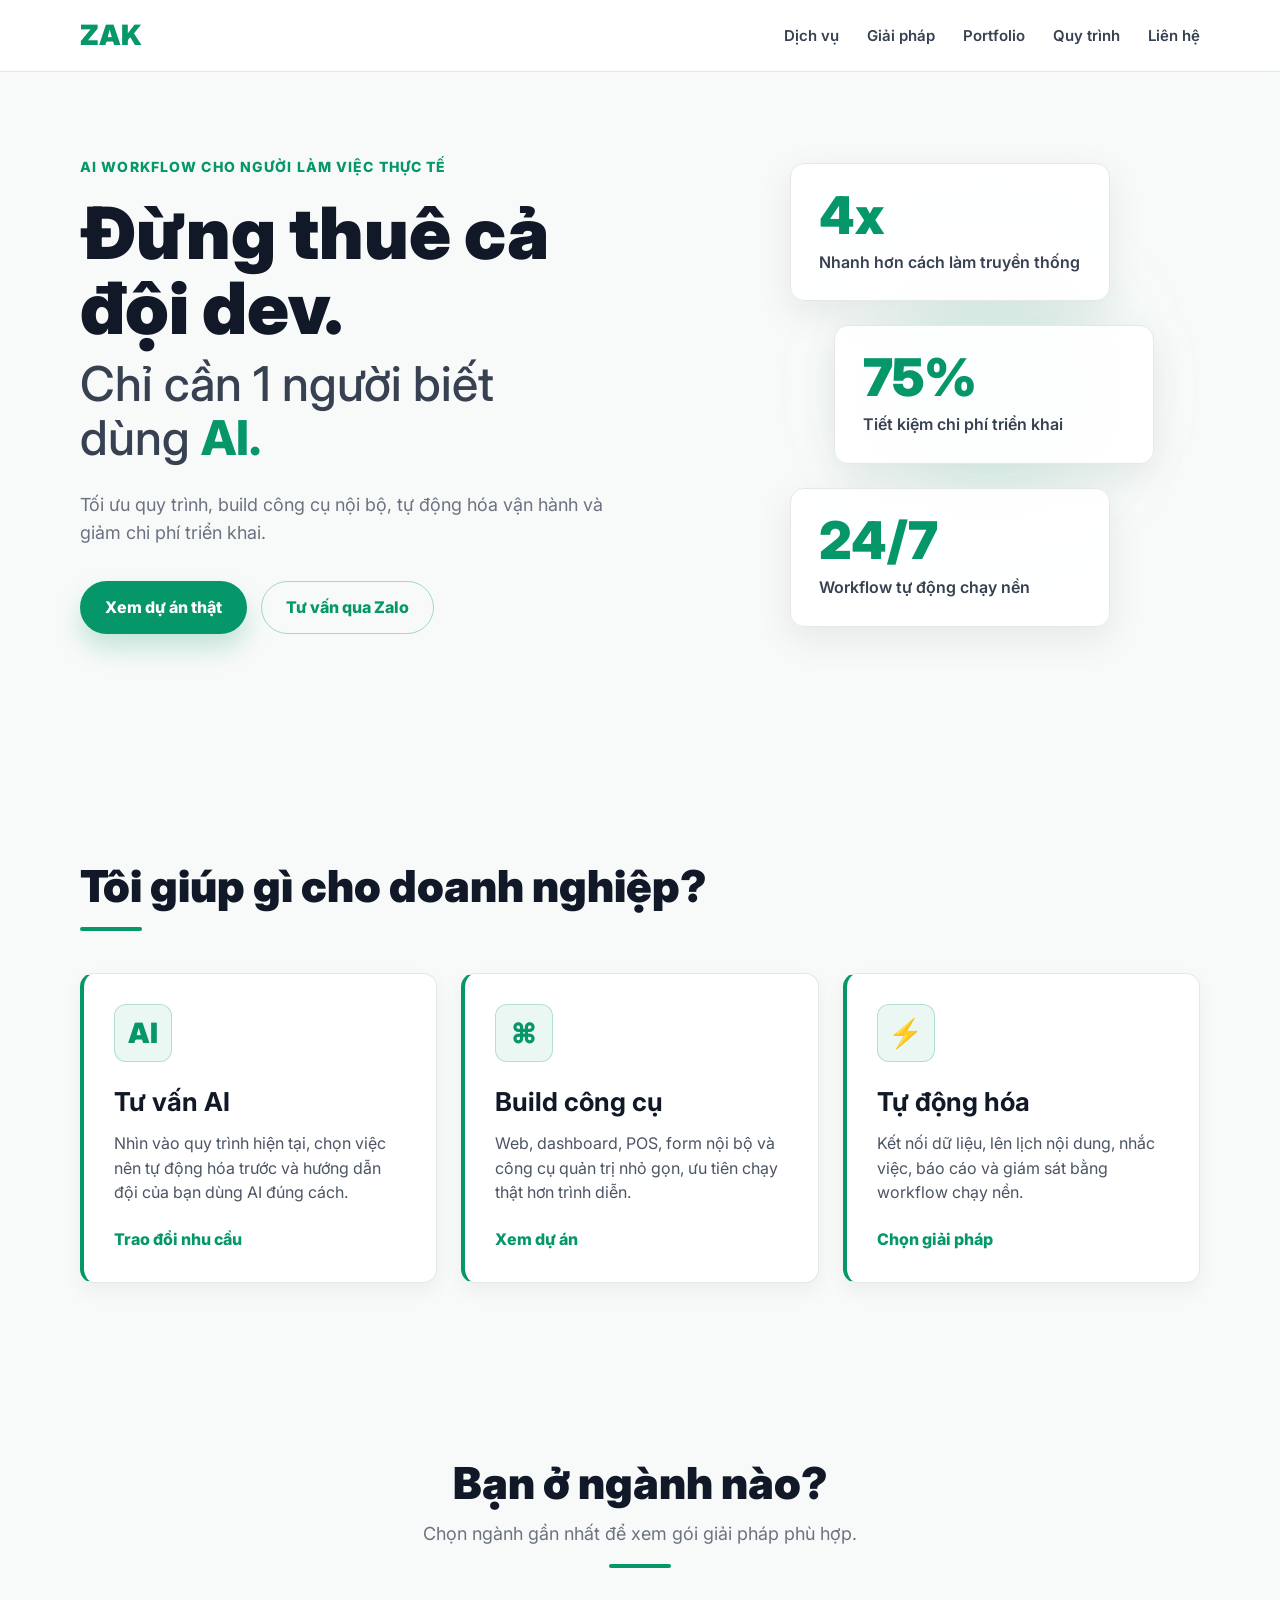
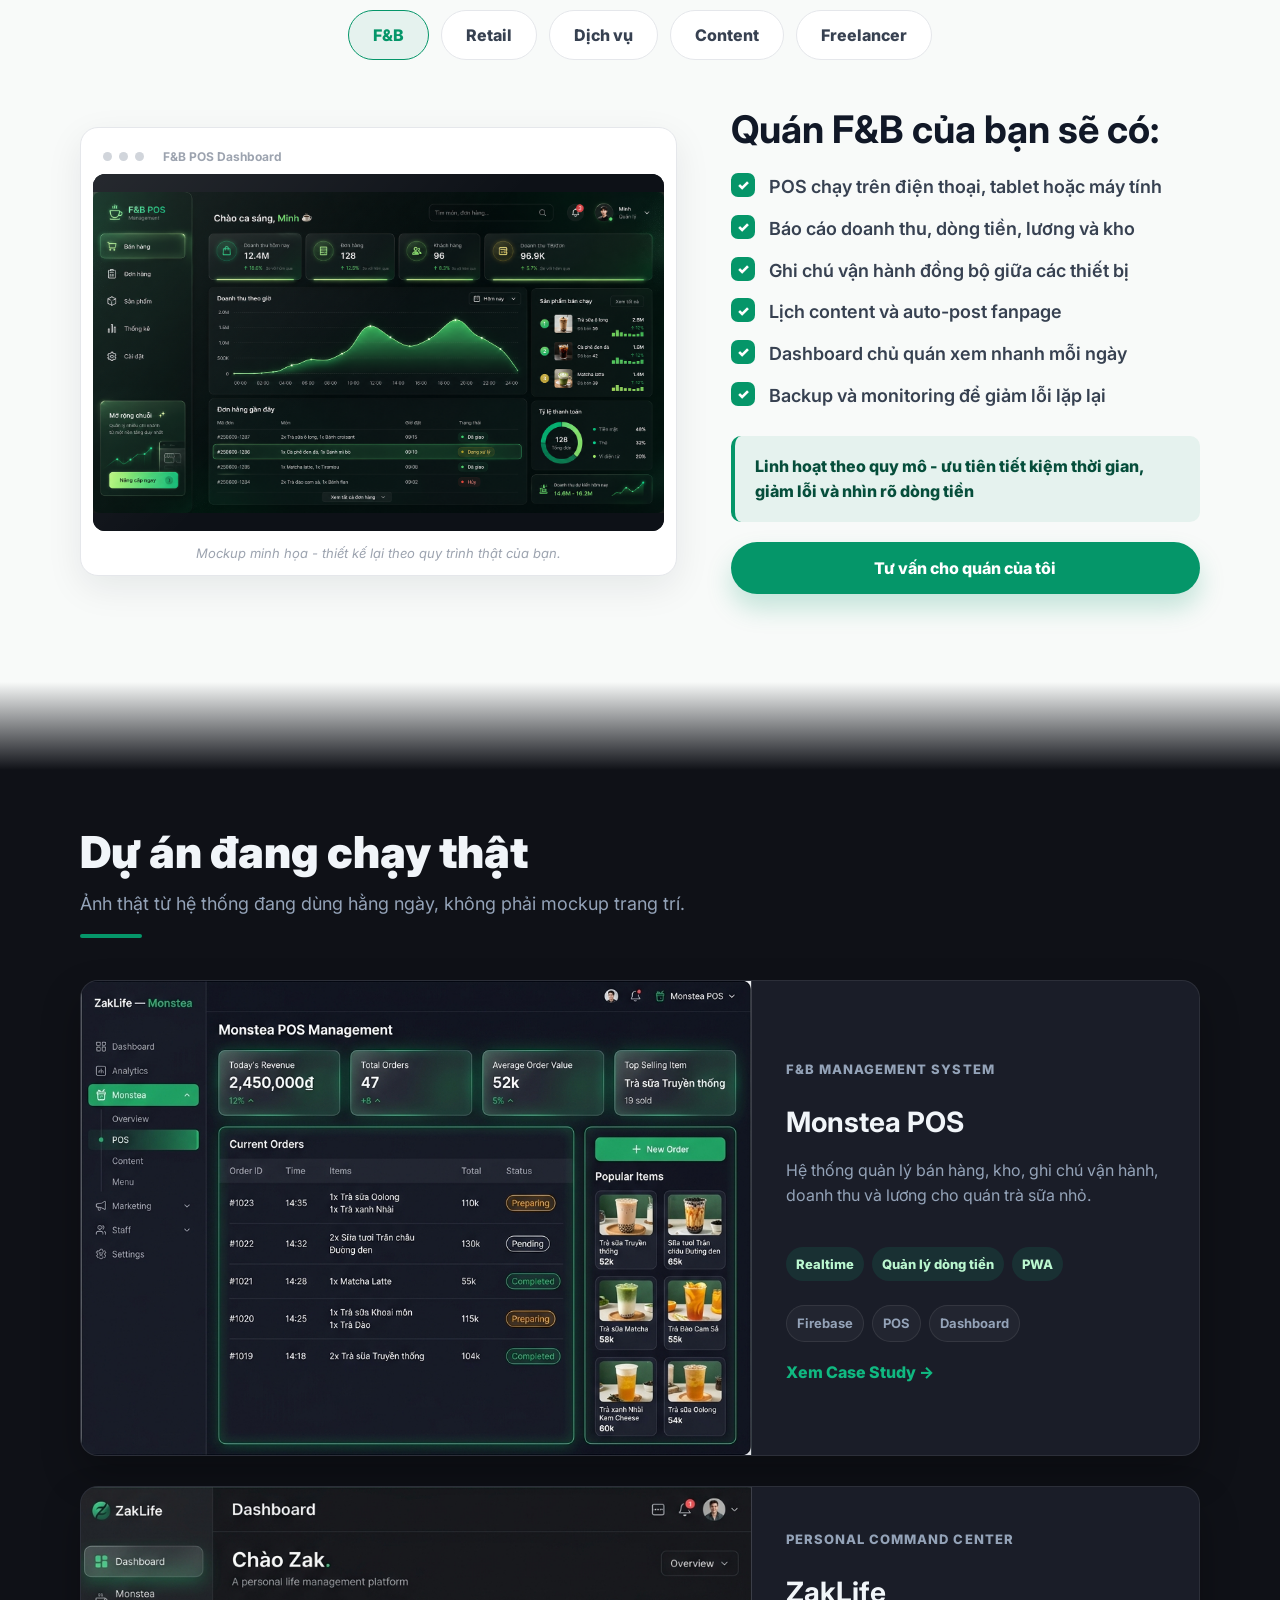
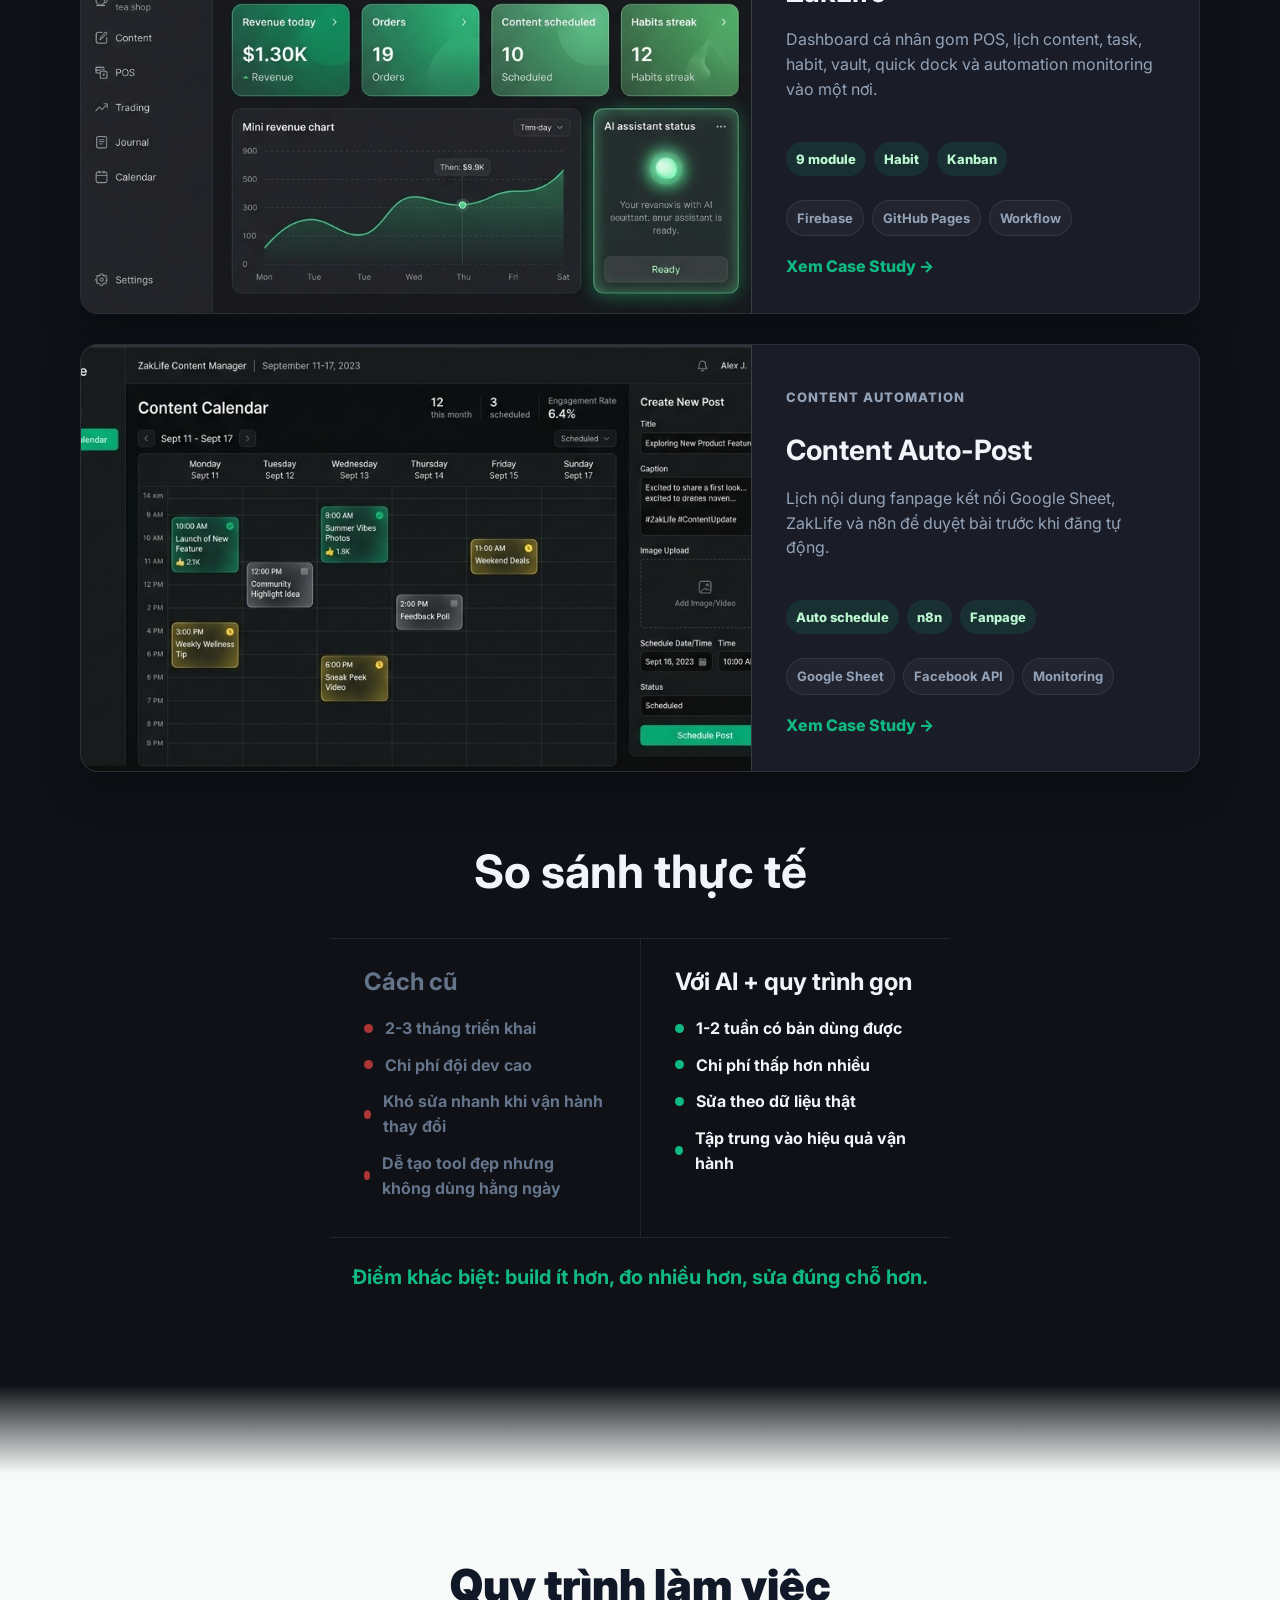
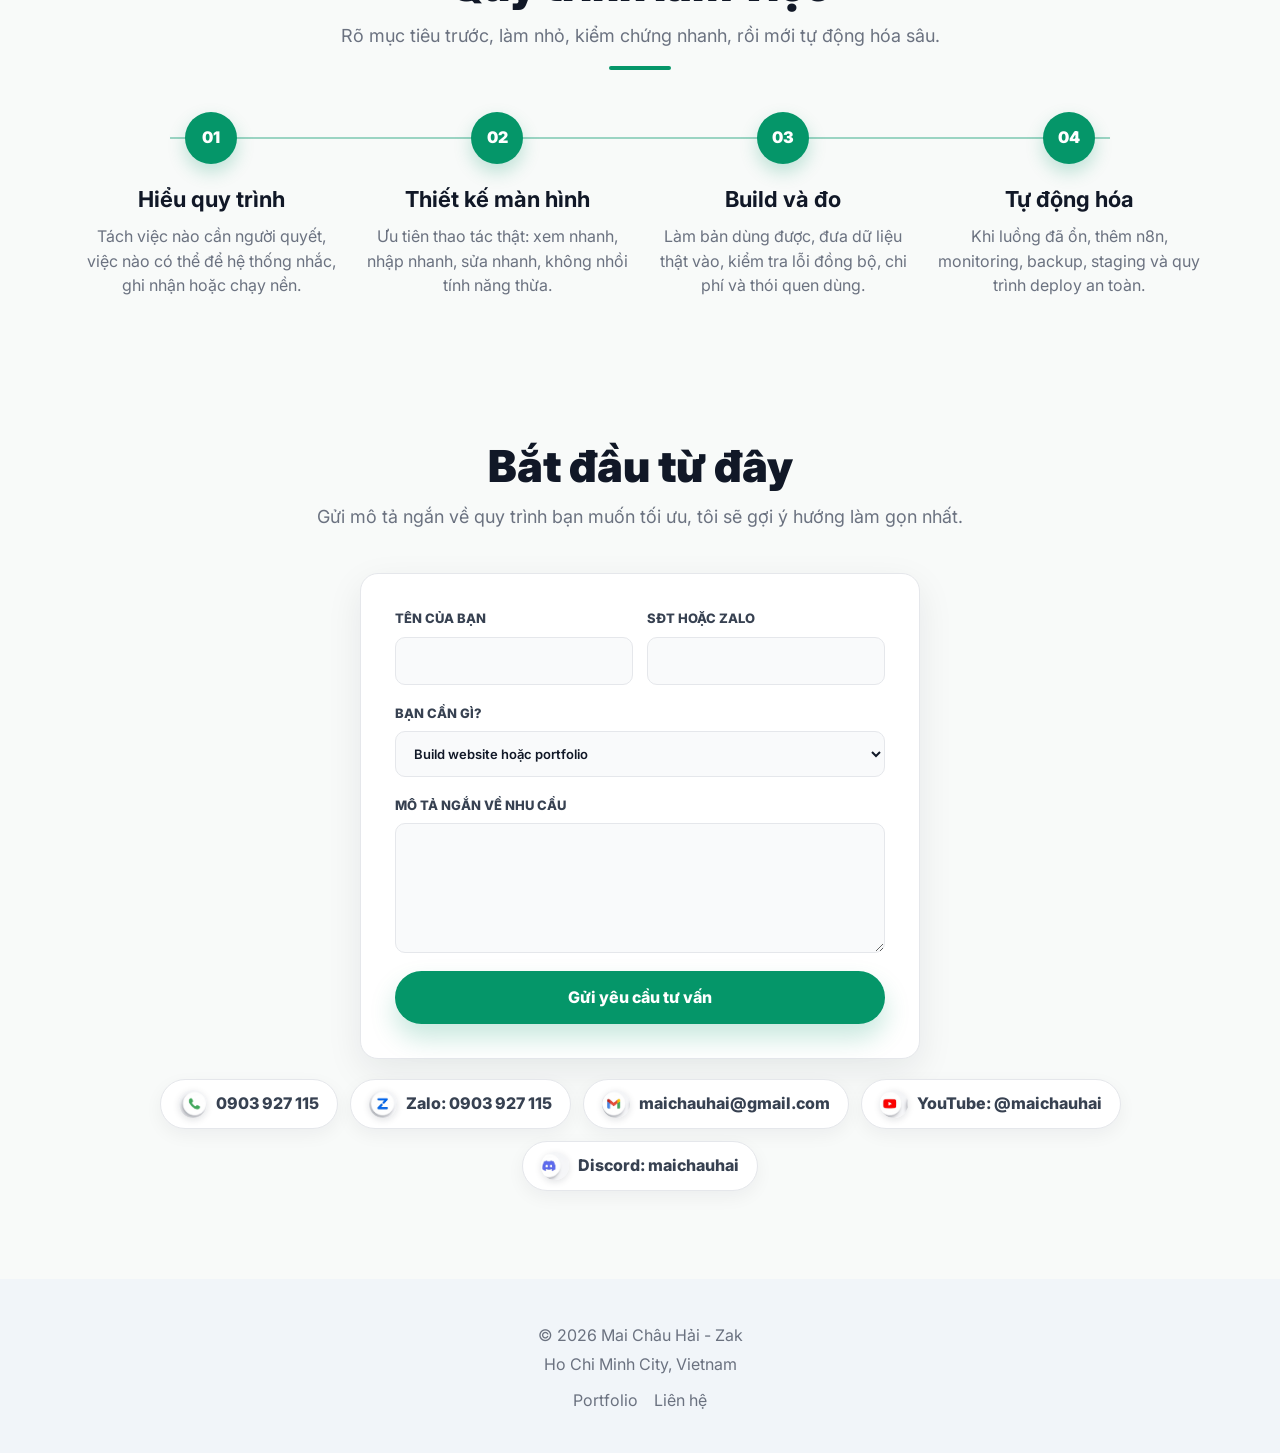
==== commit ecb564b1: "Update portfolio mockups and contact links" ====
--- a/index.html
+++ b/index.html
@@ -106,24 +106,17 @@
         </div>
 
         <div class="solution-panel reveal" data-solution-panel>
-          <div class="browser-mockup" aria-hidden="true">
+          <div class="browser-mockup">
             <div class="browser-bar"><span></span><span></span><span></span><em data-mock-title>POS Dashboard</em></div>
             <div class="mock-screen" data-mock-screen>
-              <div class="mock-sidebar"></div>
-              <div class="mock-content">
-                <div class="mock-stat-row"><i></i><i></i><i></i></div>
-                <div class="mock-main-grid">
-                  <b></b><b></b><b></b><b></b><b></b><b></b>
-                </div>
-                <div class="mock-table"><span></span><span></span><span></span></div>
-              </div>
+              <img data-mock-image src="assets/mockup-fnb-pos.png" alt="Mockup F&B POS dashboard">
             </div>
             <p>Mockup minh họa - thiết kế lại theo quy trình thật của bạn.</p>
           </div>
           <div class="solution-copy">
             <h3 data-solution-title>Quán F&B của bạn sẽ có:</h3>
             <ul data-solution-features></ul>
-            <div class="price-note" data-solution-price>Từ 8 triệu - hoàn thành trong 2 tuần</div>
+            <div class="price-note" data-solution-price>Linh hoạt theo quy mô - ưu tiên tiết kiệm thời gian, giảm lỗi và nhìn rõ dòng tiền</div>
             <a class="btn primary wide" href="#contact" data-solution-cta>Tư vấn cho quán của tôi</a>
           </div>
         </div>
@@ -142,7 +135,7 @@
 
         <div class="projects-grid">
           <article class="project-card reveal" data-case="monstea">
-            <div class="project-media"><img src="assets/monstea-pos.png" alt="Ảnh thật dashboard Monstea POS"></div>
+            <div class="project-media"><img src="assets/monstea-pos-card.png" alt="Ảnh thật dashboard Monstea POS"></div>
             <div class="project-body">
               <p class="project-kicker">F&B Management System</p>
               <h3>Monstea POS</h3>
@@ -154,7 +147,7 @@
           </article>
 
           <article class="project-card reveal" data-case="zaklife">
-            <div class="project-media"><img src="assets/zaklife-dashboard.png" alt="Ảnh thật dashboard ZakLife"></div>
+            <div class="project-media"><img src="assets/zaklife-dashboard-card.png" alt="Ảnh thật dashboard ZakLife"></div>
             <div class="project-body">
               <p class="project-kicker">Personal Command Center</p>
               <h3>ZakLife</h3>
@@ -166,7 +159,7 @@
           </article>
 
           <article class="project-card reveal" data-case="content">
-            <div class="project-media"><img src="assets/content-manager.png" alt="Ảnh thật Content Calendar"></div>
+            <div class="project-media"><img src="assets/content-manager-card.png" alt="Ảnh thật Content Calendar"></div>
             <div class="project-body">
               <p class="project-kicker">Content Automation</p>
               <h3>Content Auto-Post</h3>
@@ -242,9 +235,11 @@
           <button class="btn primary wide" type="submit">Gửi yêu cầu tư vấn</button>
         </form>
         <div class="contact-cards reveal">
-          <a href="tel:0903927115">0903 927 115</a>
-          <a href="https://zalo.me/0903927115" target="_blank" rel="noopener">Zalo: 0903 927 115</a>
-          <a href="mailto:maichauhai@gmail.com">maichauhai@gmail.com</a>
+          <a href="tel:0903927115" aria-label="Gọi 0903 927 115"><img class="contact-icon" src="assets/contact-phone.png" alt="">0903 927 115</a>
+          <a href="https://zalo.me/0903927115" target="_blank" rel="noopener" aria-label="Nhắn Zalo 0903 927 115"><img class="contact-icon" src="assets/contact-zalo.png" alt="">Zalo: 0903 927 115</a>
+          <a href="mailto:maichauhai@gmail.com" aria-label="Gửi email cho Mai Châu Hải"><img class="contact-icon" src="assets/contact-gmail.png" alt="">maichauhai@gmail.com</a>
+          <a href="https://www.youtube.com/@maichauhai" target="_blank" rel="noopener" aria-label="Mở kênh YouTube Mai Châu Hải"><img class="contact-icon" src="assets/contact-youtube.png" alt="">YouTube: @maichauhai</a>
+          <span class="contact-card"><img class="contact-icon" src="assets/contact-discord.png" alt="">Discord: maichauhai</span>
         </div>
       </div>
     </section>
--- a/style.css
+++ b/style.css
@@ -445,61 +445,35 @@
 }
 
 .mock-screen {
-  display: grid;
-  grid-template-columns: 78px 1fr;
-  min-height: 330px;
+  position: relative;
+  display: grid;
+  aspect-ratio: 16 / 10;
+  min-height: 0;
+  place-items: center;
   overflow: hidden;
   border-radius: 12px;
-  background: linear-gradient(135deg, #10151f, #182337);
-}
-
-.mock-sidebar {
-  border-right: 1px solid rgba(255, 255, 255, 0.08);
-  background: linear-gradient(180deg, rgba(16, 185, 129, 0.22), transparent);
-}
-
-.mock-content {
-  padding: 24px;
-}
-
-.mock-stat-row {
-  display: grid;
-  grid-template-columns: repeat(3, 1fr);
-  gap: 12px;
-}
-
-.mock-stat-row i,
-.mock-main-grid b,
-.mock-table span {
+  background: #0d1117;
+  box-shadow: inset 0 0 0 1px rgba(15, 23, 42, 0.08);
+}
+
+.mock-screen::after {
+  content: "";
+  position: absolute;
+  inset: 0;
+  pointer-events: none;
+  background: linear-gradient(135deg, rgba(255, 255, 255, 0.1), transparent 48%);
+}
+
+.mock-screen img {
   display: block;
-  border: 1px solid rgba(255, 255, 255, 0.07);
-  border-radius: 10px;
-  background: rgba(255, 255, 255, 0.08);
-}
-
-.mock-stat-row i {
-  height: 56px;
-}
-
-.mock-main-grid {
-  display: grid;
-  grid-template-columns: repeat(3, 1fr);
-  gap: 12px;
-  margin-top: 18px;
-}
-
-.mock-main-grid b {
-  aspect-ratio: 1.25;
-}
-
-.mock-table {
-  display: grid;
-  gap: 10px;
-  margin-top: 18px;
-}
-
-.mock-table span {
-  height: 20px;
+  width: 100%;
+  height: 100%;
+  object-fit: contain;
+  background: #0d1117;
+}
+
+.mock-screen[data-mock-type="content"] {
+  aspect-ratio: 4 / 3;
 }
 
 .browser-mockup p {
@@ -926,7 +900,11 @@
   margin-top: 20px;
 }
 
-.contact-cards a {
+.contact-cards a,
+.contact-card {
+  display: inline-flex;
+  align-items: center;
+  gap: 9px;
   min-height: 44px;
   padding: 10px 18px;
   border: 1px solid var(--border-light);
@@ -935,6 +913,15 @@
   color: #374151;
   font-weight: 800;
   box-shadow: 0 6px 18px rgba(15, 23, 42, 0.05);
+}
+
+.contact-icon {
+  display: block;
+  width: 28px;
+  height: 28px;
+  border-radius: 999px;
+  object-fit: cover;
+  box-shadow: 0 2px 7px rgba(15, 23, 42, 0.12);
 }
 
 .site-footer {
@@ -1124,20 +1111,7 @@
   }
 
   .mock-screen {
-    grid-template-columns: 48px 1fr;
-    min-height: 250px;
-  }
-
-  .mock-content {
-    padding: 16px;
-  }
-
-  .mock-stat-row {
-    grid-template-columns: 1fr;
-  }
-
-  .mock-main-grid {
-    grid-template-columns: repeat(2, 1fr);
+    aspect-ratio: 4 / 3;
   }
 
   .solution-copy li {
@@ -1250,7 +1224,7 @@
   height: 100%;
   min-height: 340px;
   object-fit: cover;
-  object-position: top left;
+  object-position: center;
   border-bottom: 0;
 }
 
@@ -1390,7 +1364,8 @@
   color: var(--text-dark-gray);
 }
 
-.contact-cards a {
+.contact-cards a,
+.contact-card {
   font-weight: 800;
 }
 
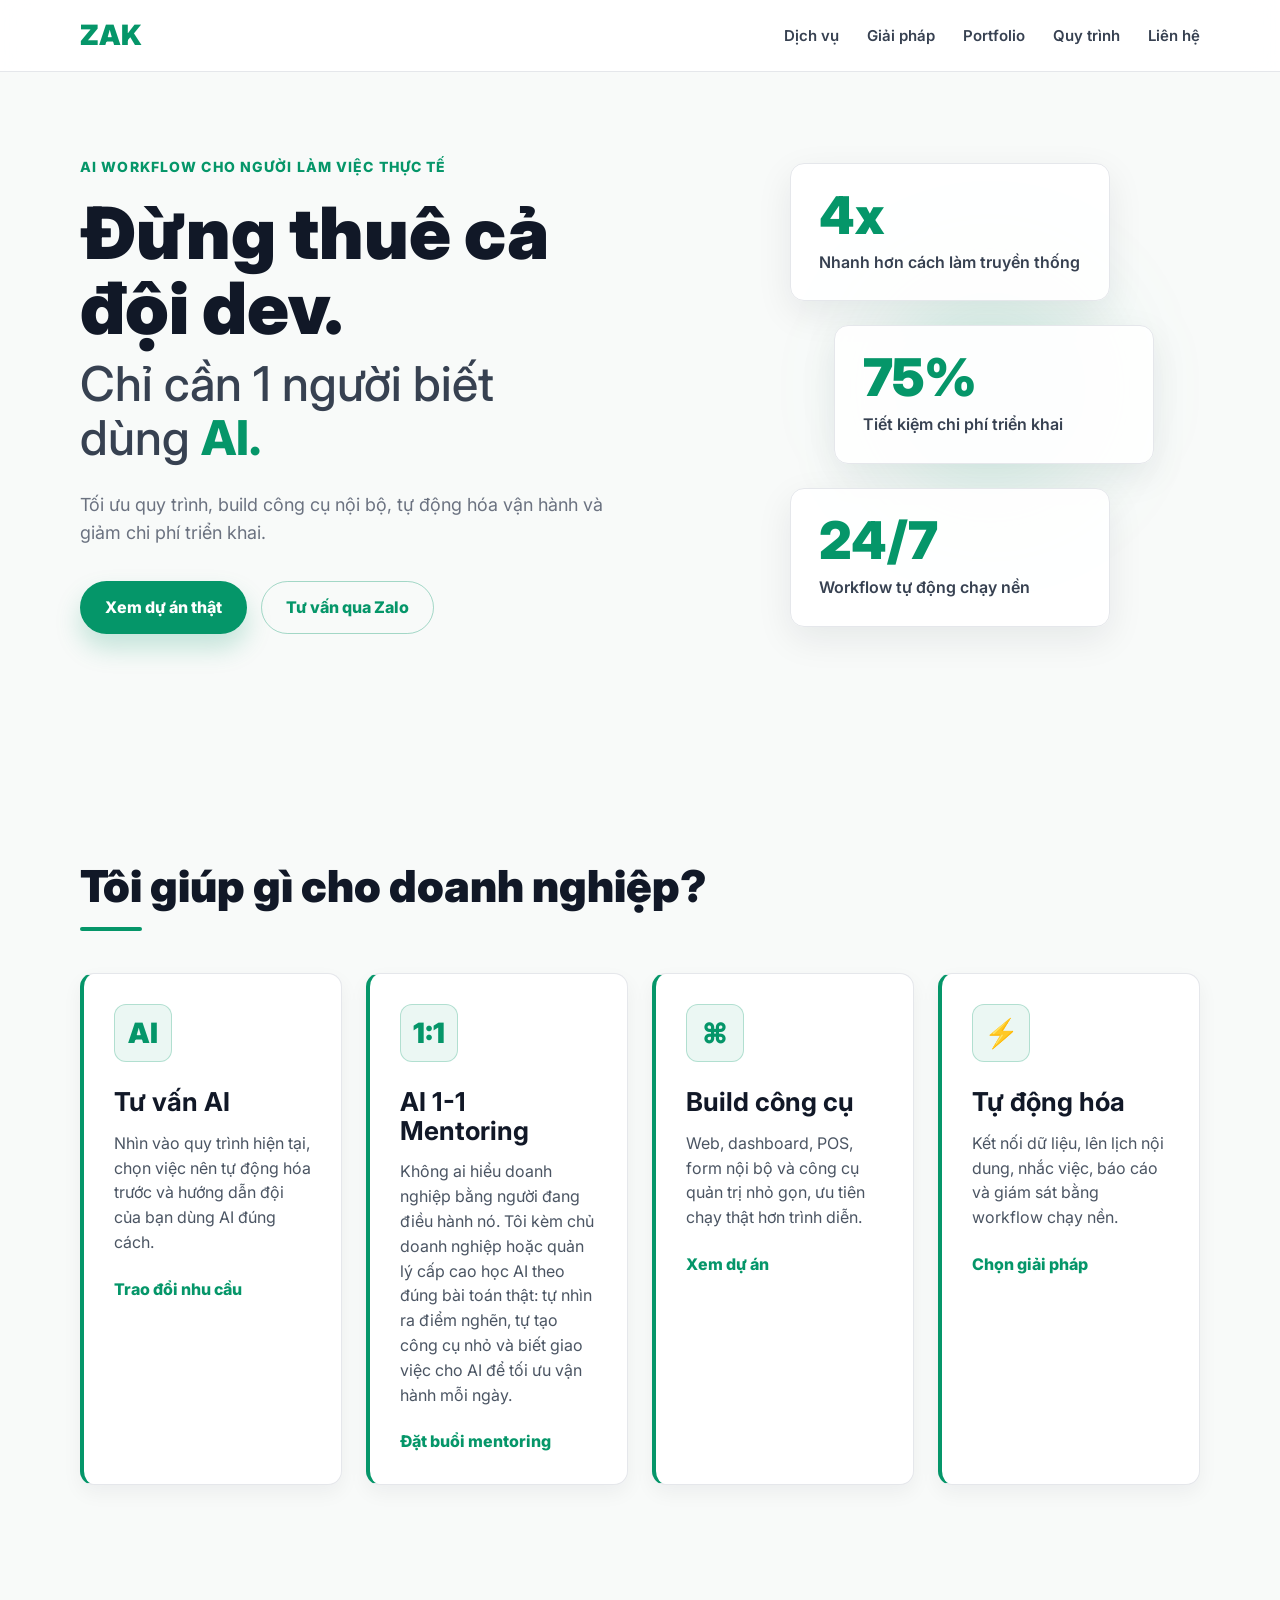
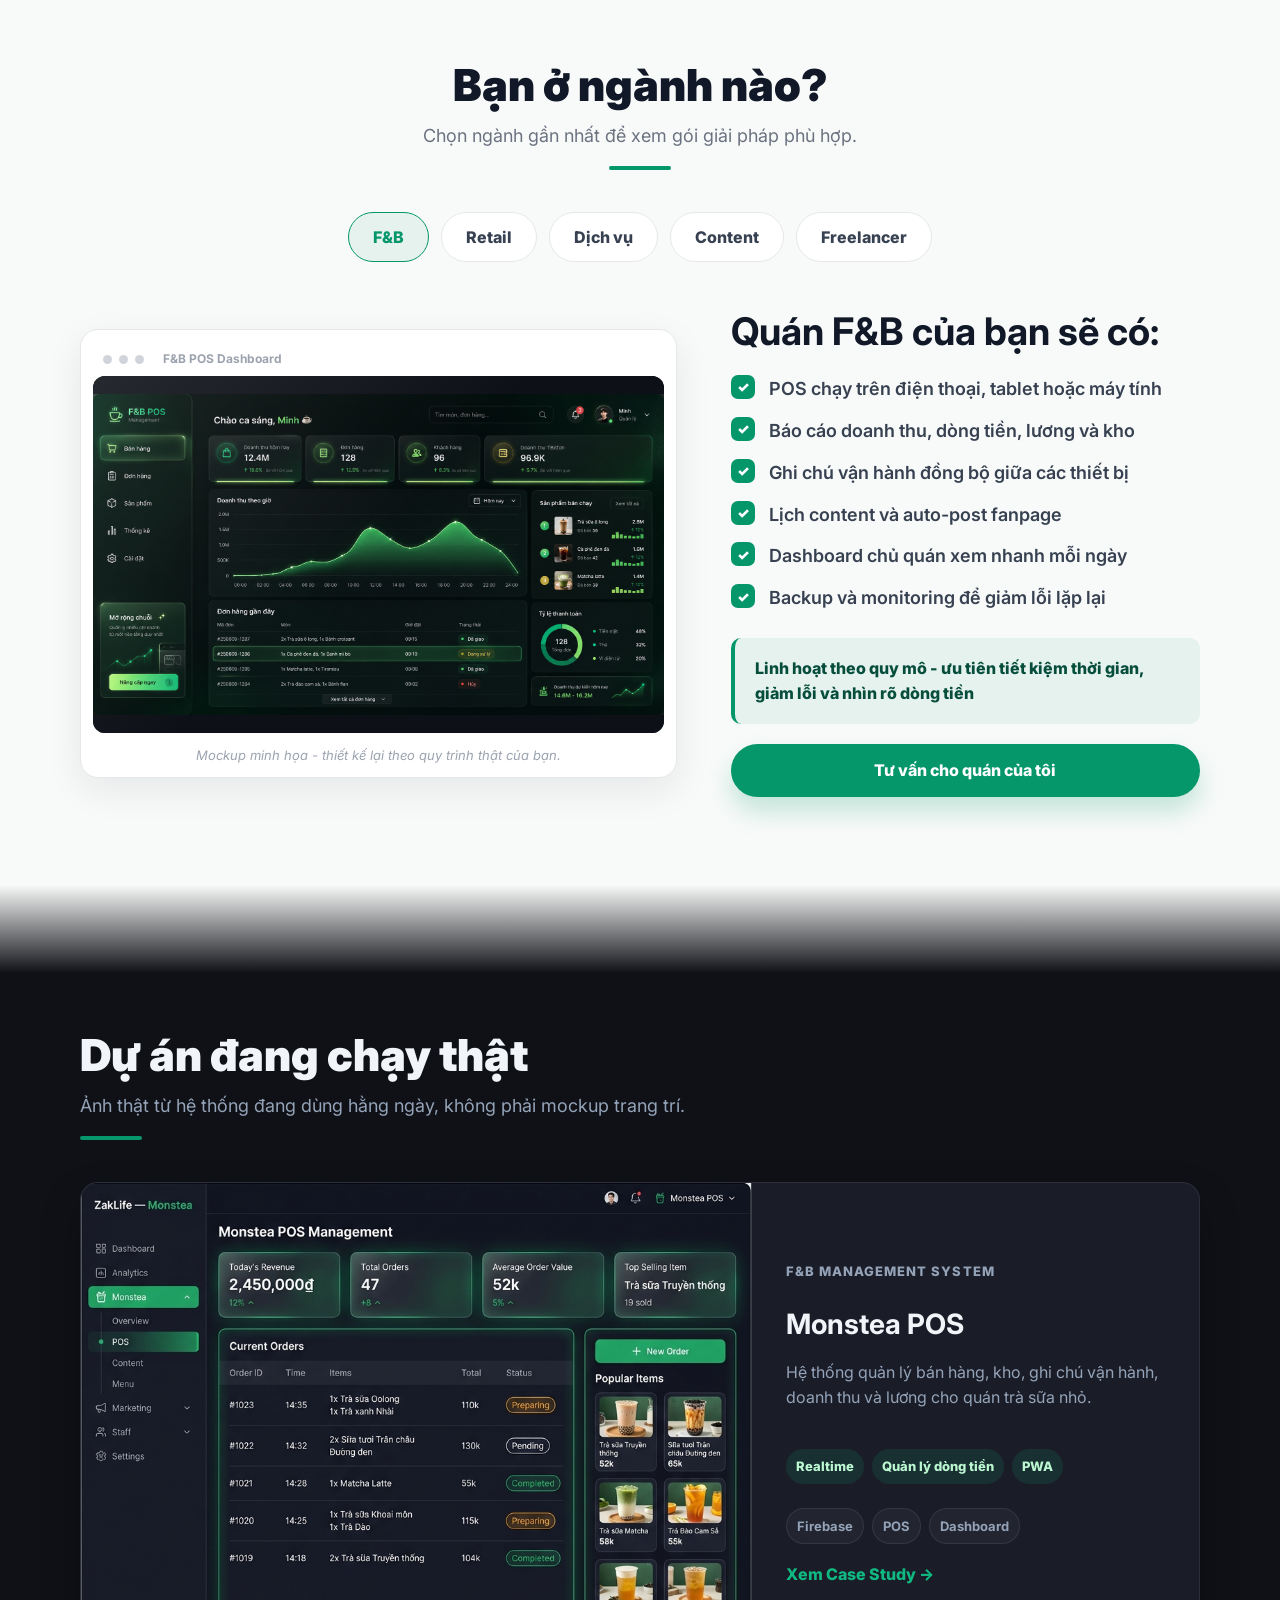
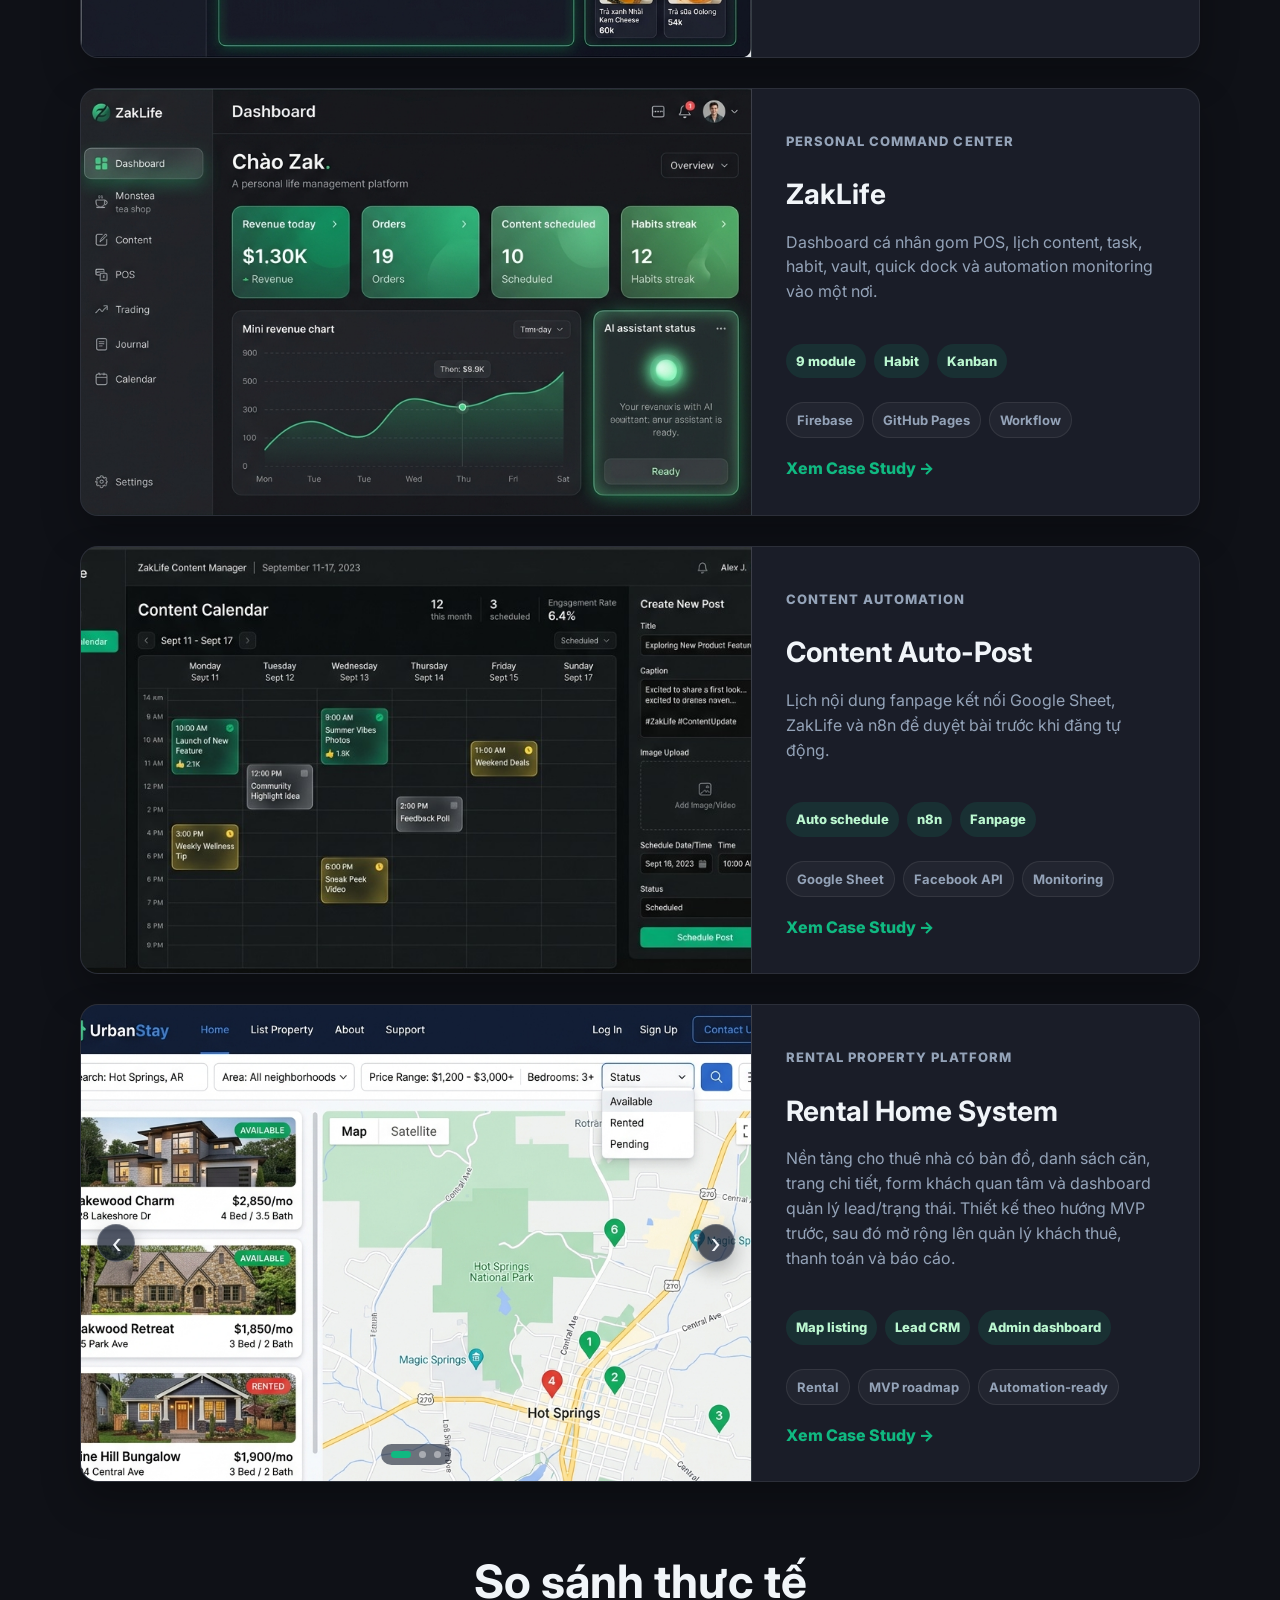
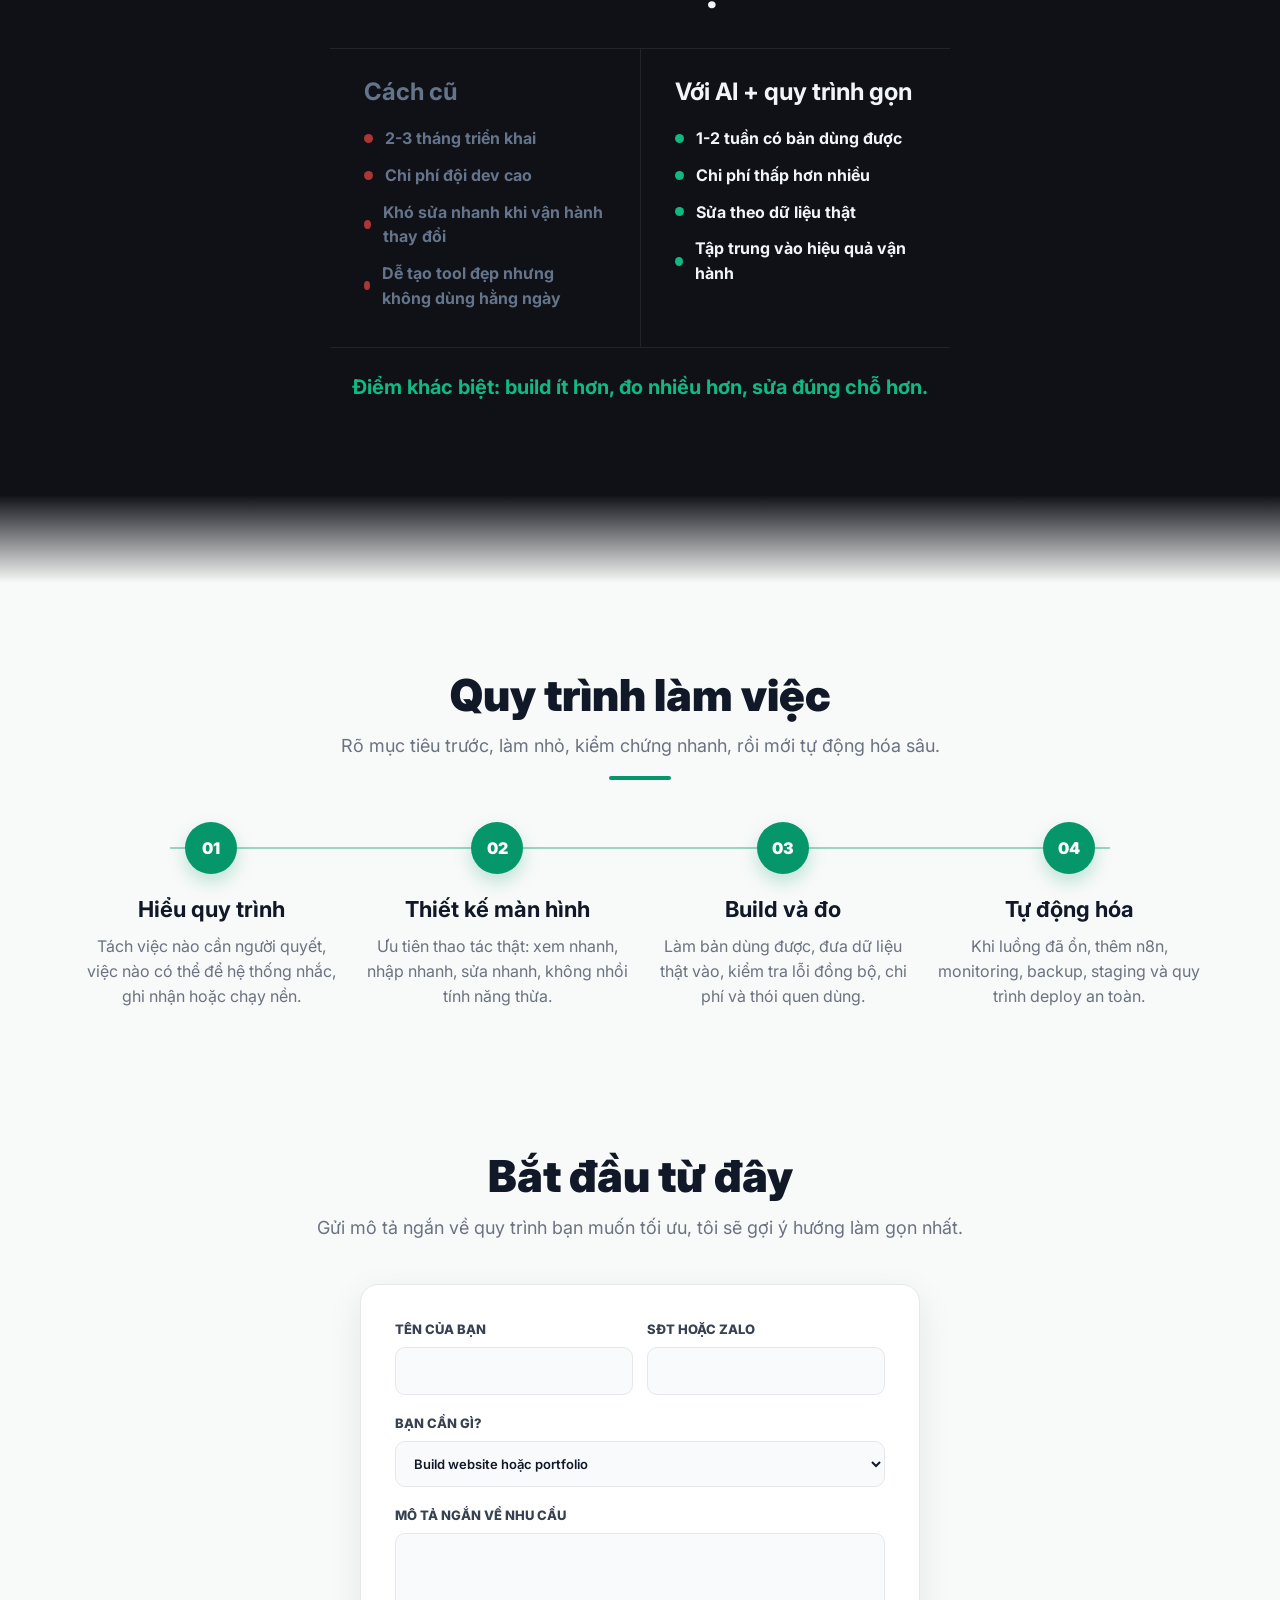
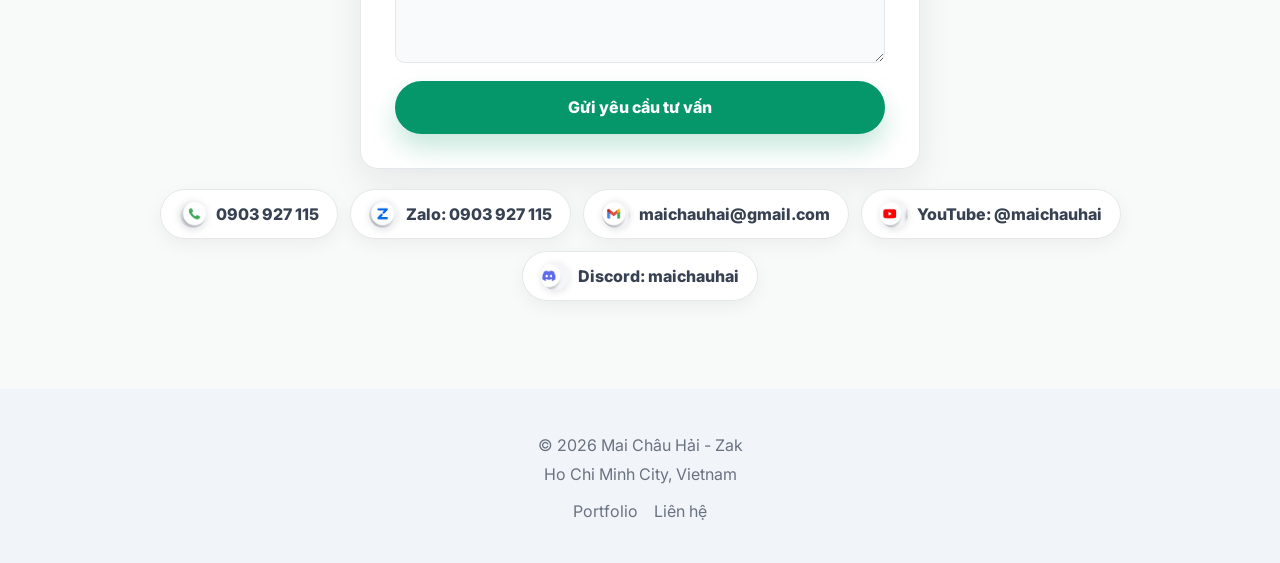
==== commit 7e32531d: "Add mentoring service and rental project" ====
--- a/index.html
+++ b/index.html
@@ -74,6 +74,12 @@
             <a href="#contact">Trao đổi nhu cầu</a>
           </article>
           <article class="service-card reveal">
+            <div class="line-icon">1:1</div>
+            <h3>AI 1-1 Mentoring</h3>
+            <p>Không ai hiểu doanh nghiệp bằng người đang điều hành nó. Tôi kèm chủ doanh nghiệp hoặc quản lý cấp cao học AI theo đúng bài toán thật: tự nhìn ra điểm nghẽn, tự tạo công cụ nhỏ và biết giao việc cho AI để tối ưu vận hành mỗi ngày.</p>
+            <a href="#contact">Đặt buổi mentoring</a>
+          </article>
+          <article class="service-card reveal">
             <div class="line-icon">⌘</div>
             <h3>Build công cụ</h3>
             <p>Web, dashboard, POS, form nội bộ và công cụ quản trị nhỏ gọn, ưu tiên chạy thật hơn trình diễn.</p>
@@ -167,6 +173,23 @@
               <div class="pill-row"><span>Auto schedule</span><span>n8n</span><span>Fanpage</span></div>
               <div class="tag-row"><span>Google Sheet</span><span>Facebook API</span><span>Monitoring</span></div>
               <button class="case-link" type="button" data-case-open="content">Xem Case Study →</button>
+            </div>
+          </article>
+
+          <article class="project-card reveal" data-case="rental">
+            <div class="project-media project-carousel" data-carousel data-images="assets/rental-homepage-map-card.png|assets/rental-detail-card.png|assets/rental-admin-dashboard-card.png" data-alts="Bản đồ và danh sách nhà cho thuê|Trang chi tiết căn nhà cho thuê|Dashboard quản lý nhà cho thuê">
+              <button class="carousel-btn prev" type="button" data-carousel-prev aria-label="Ảnh trước">‹</button>
+              <img data-carousel-image src="assets/rental-homepage-map-card.png" alt="Bản đồ và danh sách nhà cho thuê">
+              <button class="carousel-btn next" type="button" data-carousel-next aria-label="Ảnh tiếp theo">›</button>
+              <div class="carousel-dots" data-carousel-dots aria-hidden="true"></div>
+            </div>
+            <div class="project-body">
+              <p class="project-kicker">Rental Property Platform</p>
+              <h3>Rental Home System</h3>
+              <p>Nền tảng cho thuê nhà có bản đồ, danh sách căn, trang chi tiết, form khách quan tâm và dashboard quản lý lead/trạng thái. Thiết kế theo hướng MVP trước, sau đó mở rộng lên quản lý khách thuê, thanh toán và báo cáo.</p>
+              <div class="pill-row"><span>Map listing</span><span>Lead CRM</span><span>Admin dashboard</span></div>
+              <div class="tag-row"><span>Rental</span><span>MVP roadmap</span><span>Automation-ready</span></div>
+              <button class="case-link" type="button" data-case-open="rental">Xem Case Study →</button>
             </div>
           </article>
         </div>
--- a/style.css
+++ b/style.css
@@ -328,7 +328,7 @@
 
 .services-grid {
   display: grid;
-  grid-template-columns: repeat(3, minmax(0, 1fr));
+  grid-template-columns: repeat(4, minmax(0, 1fr));
   gap: 24px;
 }
 
@@ -1213,6 +1213,7 @@
 }
 
 .project-media {
+  position: relative;
   min-height: 340px;
   background: linear-gradient(135deg, rgba(255,255,255,0.08), rgba(5,150,105,0.08));
   border-right: 1px solid var(--border-dark);
@@ -1226,6 +1227,62 @@
   object-fit: cover;
   object-position: center;
   border-bottom: 0;
+}
+
+.carousel-btn {
+  position: absolute;
+  top: 50%;
+  z-index: 2;
+  display: grid;
+  width: 38px;
+  height: 38px;
+  place-items: center;
+  border: 1px solid rgba(255, 255, 255, 0.2);
+  border-radius: 50%;
+  color: var(--text-white);
+  background: rgba(15, 23, 42, 0.72);
+  box-shadow: 0 8px 20px rgba(0, 0, 0, 0.28);
+  transform: translateY(-50%);
+  font-size: 28px;
+  line-height: 1;
+}
+
+.carousel-btn:hover {
+  border-color: rgba(16, 185, 129, 0.55);
+  background: rgba(5, 150, 105, 0.84);
+}
+
+.carousel-btn.prev {
+  left: 16px;
+}
+
+.carousel-btn.next {
+  right: 16px;
+}
+
+.carousel-dots {
+  position: absolute;
+  left: 50%;
+  bottom: 16px;
+  z-index: 2;
+  display: flex;
+  gap: 8px;
+  padding: 7px 10px;
+  border-radius: 999px;
+  background: rgba(15, 23, 42, 0.58);
+  transform: translateX(-50%);
+}
+
+.carousel-dots span {
+  width: 7px;
+  height: 7px;
+  border-radius: 999px;
+  background: rgba(255, 255, 255, 0.42);
+}
+
+.carousel-dots span.active {
+  width: 20px;
+  background: var(--accent-light);
 }
 
 .project-body {
